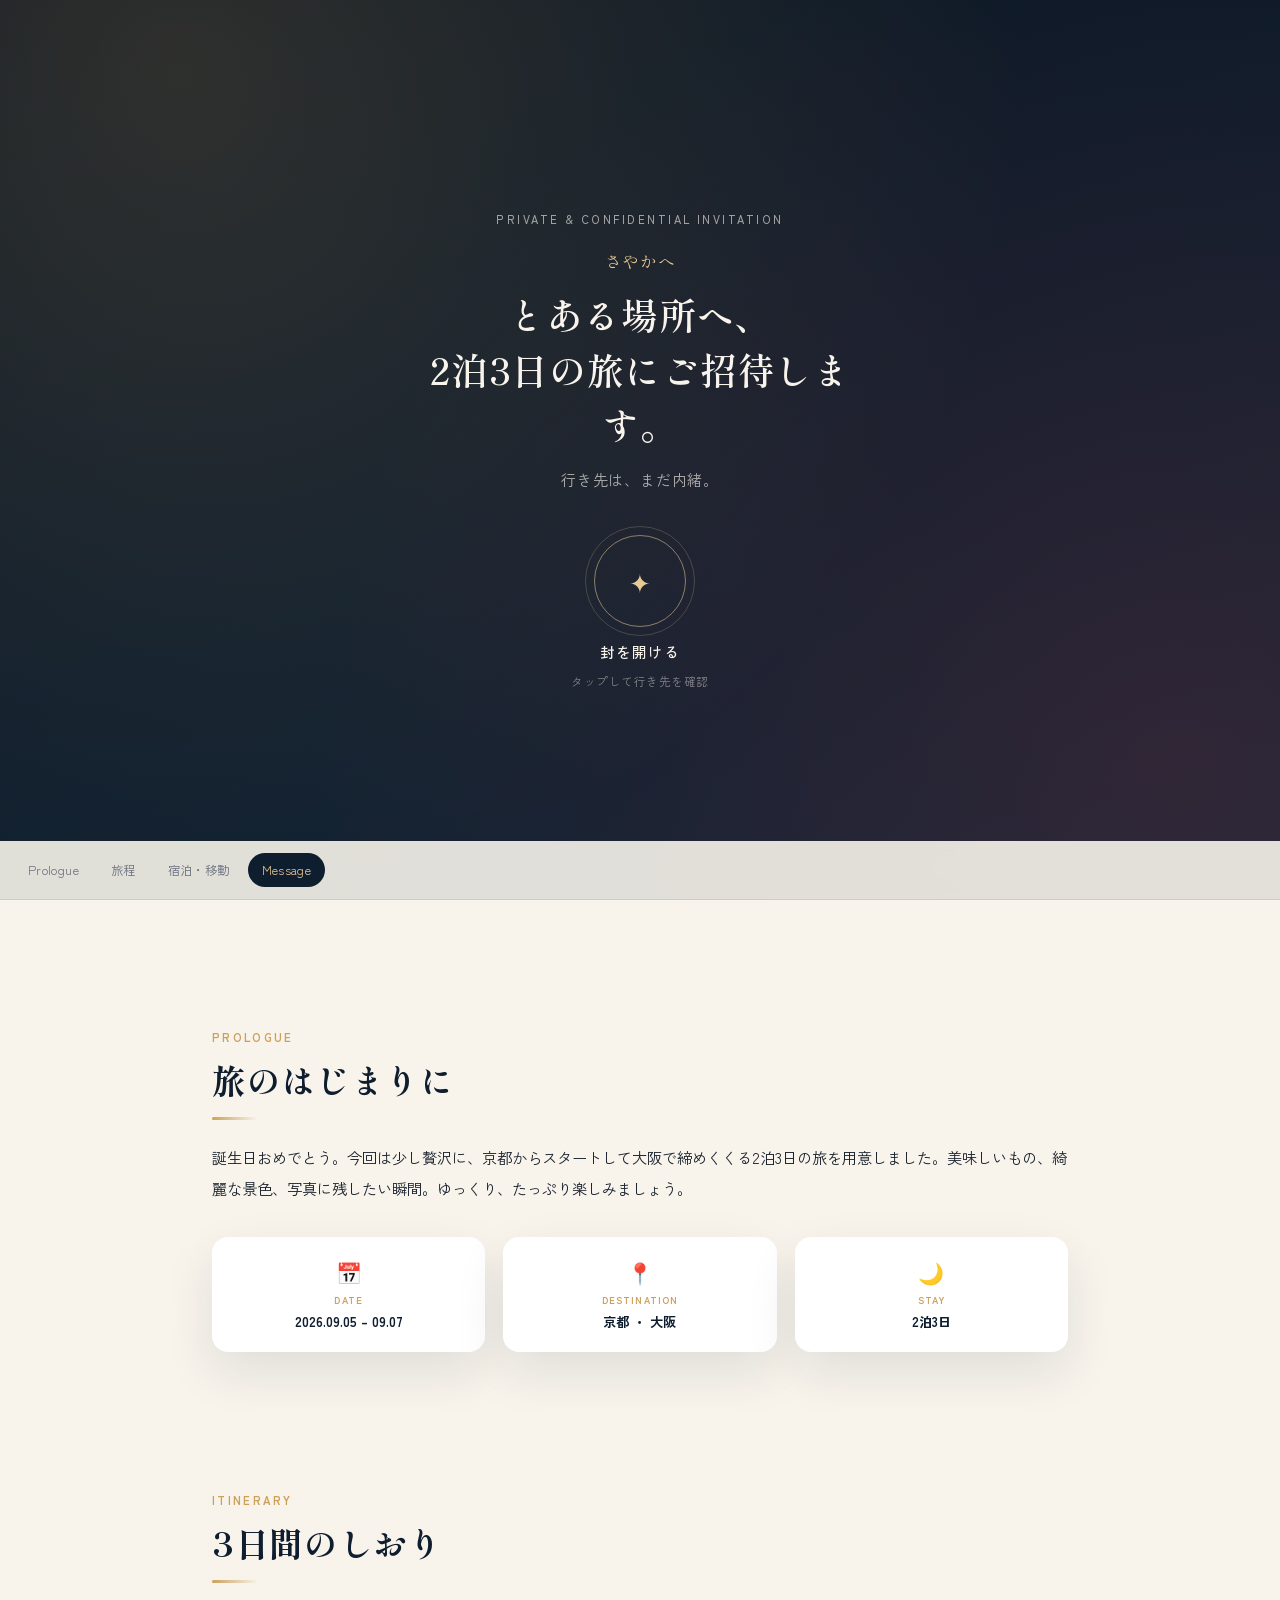
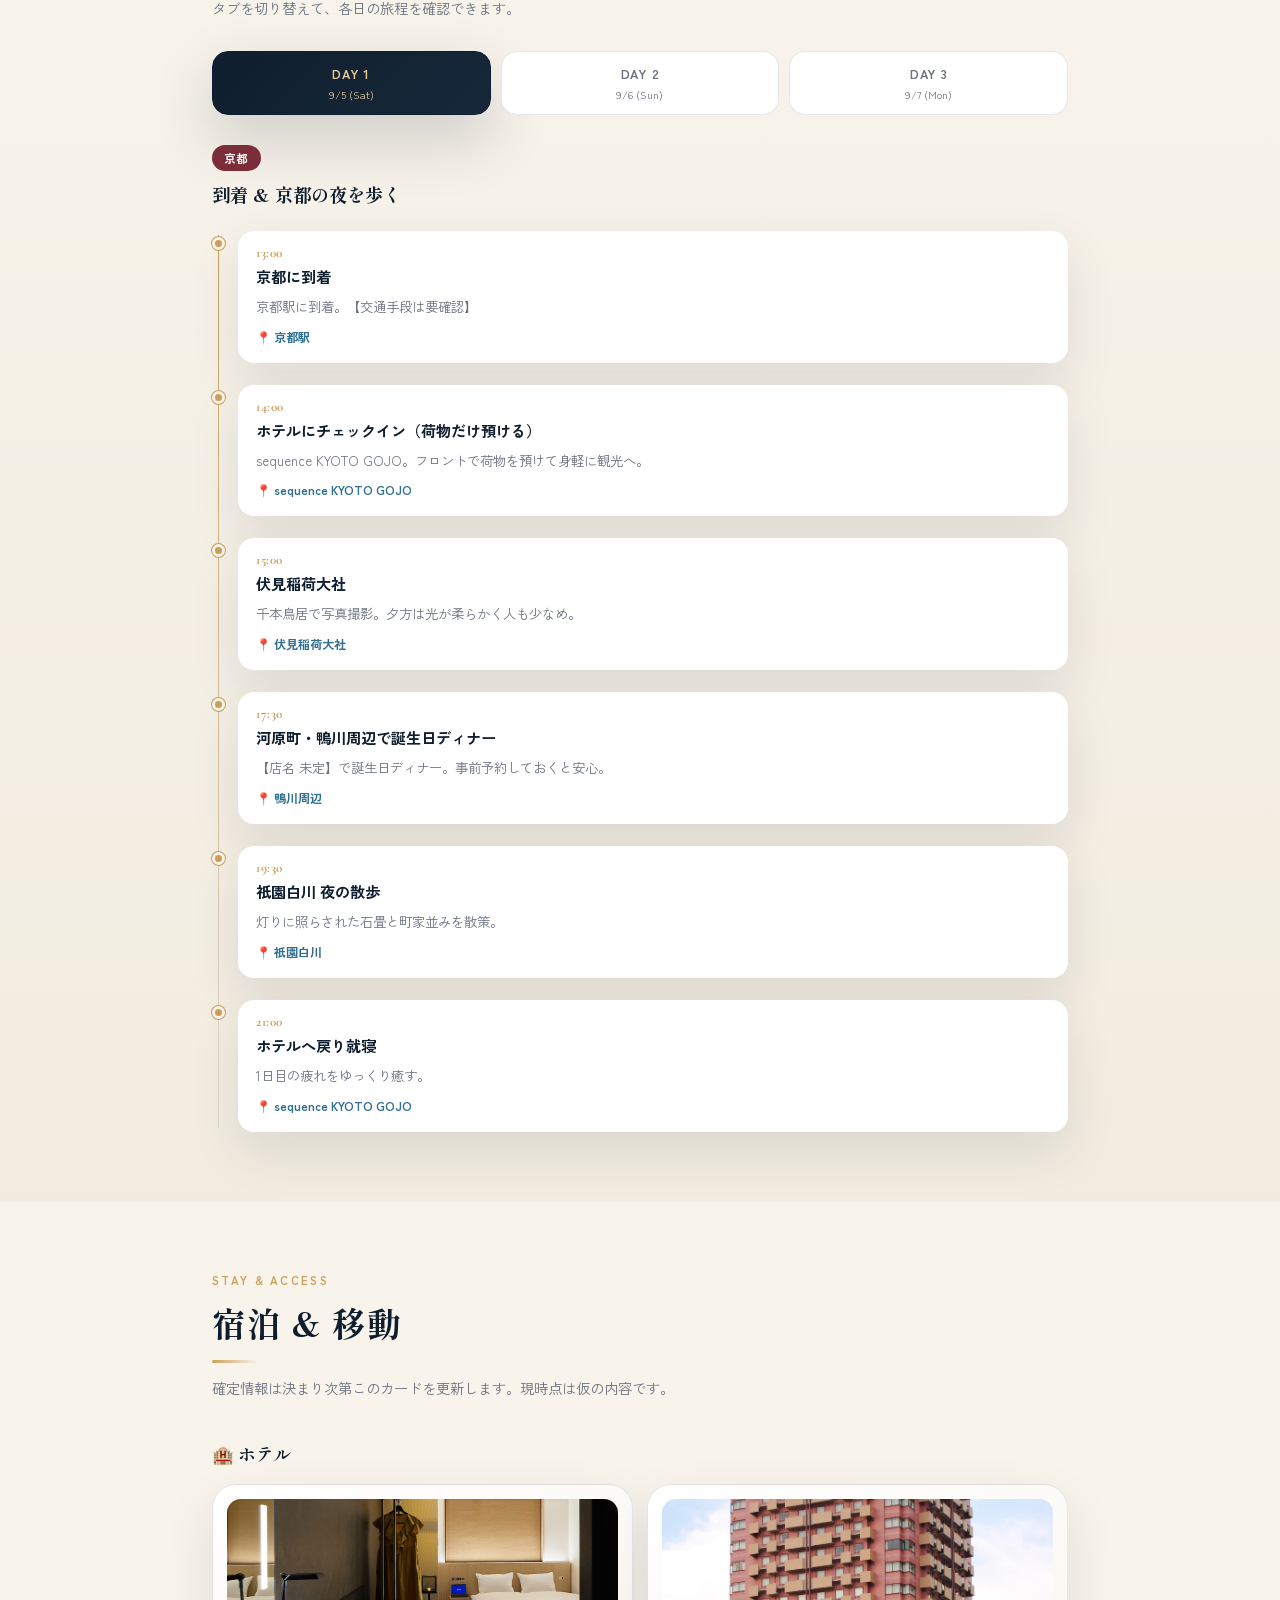
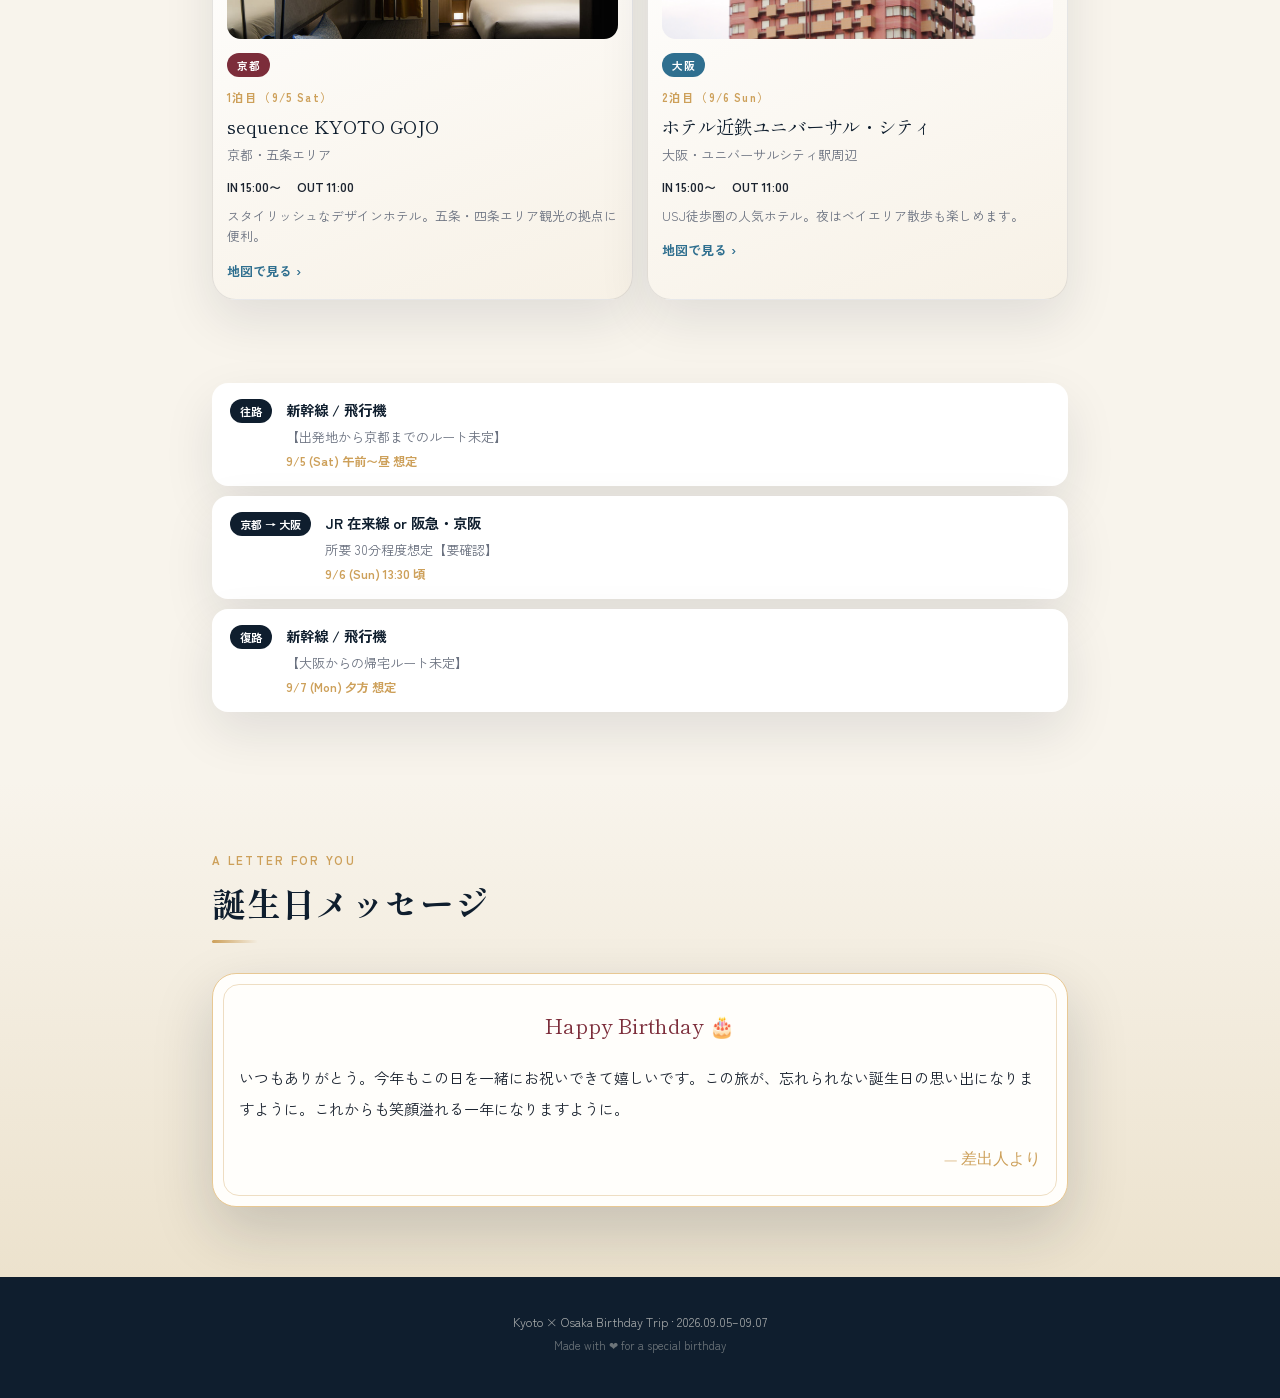
==== index.html @ 3d4354cd "Initial commit: Kyoto Osaka birthday trip site" ====
<!DOCTYPE html>
<html lang="ja">
<head>
<meta charset="UTF-8">
<meta name="viewport" content="width=device-width, initial-scale=1.0, maximum-scale=1.0, viewport-fit=cover">
<title>Kyoto × Osaka Birthday Trip 2026</title>
<meta name="description" content="2026.9.5-9.7 京都・大阪 誕生日サプライズ旅行のしおり">
<link rel="preconnect" href="https://fonts.googleapis.com">
<link rel="preconnect" href="https://fonts.gstatic.com" crossorigin>
<link href="https://fonts.googleapis.com/css2?family=Shippori+Mincho:wght@500;600;700&family=Cormorant+Garamond:ital,wght@0,500;0,600;1,500&family=Zen+Kaku+Gothic+New:wght@400;500;700;900&display=swap" rel="stylesheet">
<link rel="stylesheet" href="css/style.css">
</head>
<body>

<!-- ============ 星屑パーティクル(背景演出用・JSで生成) ============ -->
<div class="star-field" id="starField" aria-hidden="true"></div>

<!-- ============ HERO：焦らし → 発表 ============ -->
<section class="hero" id="hero">
  <div class="hero-bg" aria-hidden="true"></div>
  <div class="flash-overlay" id="flashOverlay" aria-hidden="true"></div>

  <div class="hero-stage" id="heroStage">
    <!-- STEP 1: 焦らしパート -->
    <div class="tease" id="teasePart">
      <p class="eyebrow">Private &amp; Confidential Invitation</p>
      <p class="tease-to" id="teaseTo"><span data-field="personName">○○</span>へ</p>
      <h1 class="tease-line" id="teaseLine">とある場所へ、<br>2泊3日の旅にご招待します。</h1>
      <p class="tease-sub">行き先は、まだ内緒。</p>

      <button class="seal-btn" id="openSeal" type="button">
        <span class="seal-ring">
          <span class="seal-icon">✦</span>
        </span>
        <span class="seal-label">封を開ける</span>
      </button>
      <p class="seal-hint">タップして行き先を確認</p>
    </div>

    <!-- STEP 2: 誕生日おめでとうパート -->
    <div class="celebrate" id="celebratePart">
      <p class="eyebrow gold">Happy Birthday</p>
      <p class="celebrate-name"><span data-field="personName">○○</span>へ</p>
      <p class="celebrate-cake">🎂</p>
      <h2 class="celebrate-title">お誕生日<br>おめでとう</h2>
      <p class="celebrate-sub">今年も、とっておきの1日を。</p>
      <p class="celebrate-next">そして今回は…</p>
    </div>

    <!-- STEP 3: 発表パート -->
    <div class="reveal" id="revealPart">
      <p class="eyebrow gold">Surprise Destination</p>
      <p class="reveal-lead">行き先は…</p>
      <h2 class="reveal-dest">
        <span class="dest-kyoto" data-stagger>京都</span>
        <span class="dest-cross">×</span>
        <span class="dest-osaka" data-stagger>大阪</span>
      </h2>
      <p class="reveal-dates" data-field="dateRange">2026.09.05 Sat &nbsp;→&nbsp; 09.07 Mon</p>
      <p class="reveal-stay" data-field="stayLabel">2泊3日 · Birthday Trip</p>

      <div class="countdown" id="countdown" aria-label="旅行開始までのカウントダウン">
        <div class="cd-box"><span class="cd-num" id="cdDays">--</span><span class="cd-label">Days</span></div>
        <div class="cd-box"><span class="cd-num" id="cdHours">--</span><span class="cd-label">Hours</span></div>
        <div class="cd-box"><span class="cd-num" id="cdMinutes">--</span><span class="cd-label">Min</span></div>
        <div class="cd-box"><span class="cd-num" id="cdSeconds">--</span><span class="cd-label">Sec</span></div>
      </div>

      <a href="#overview" class="scroll-cue">
        <span>しおりを見る</span>
        <span class="scroll-arrow">↓</span>
      </a>
    </div>
  </div>

  <div class="confetti-layer" id="confettiLayer" aria-hidden="true"></div>
  <div class="hero-end-marker" id="heroEndMarker" aria-hidden="true"></div>
</section>

<!-- ============ ナビゲーション ============ -->
<nav class="site-nav" id="siteNav">
  <div class="nav-scroll">
    <a href="#overview" class="nav-link" data-nav>Prologue</a>
    <a href="#itinerary" class="nav-link" data-nav>旅程</a>
    <a href="#stay" class="nav-link" data-nav>宿泊・移動</a>
    <a href="#message" class="nav-link" data-nav>Message</a>
  </div>
</nav>

<main>

  <!-- ============ PROLOGUE / 概要 ============ -->
  <section class="section prologue" id="overview">
    <div class="container">
      <p class="section-eyebrow reveal-up">Prologue</p>
      <h2 class="section-title reveal-up">旅のはじまりに</h2>
      <p class="prologue-text reveal-up" data-field="prologueText">
        誕生日おめでとう。今回は少し贅沢に、京都からスタートして大阪で締めくくる2泊3日の旅を用意しました。
        美味しいもの、綺麗な景色、写真に残したい瞬間。ゆっくり、たっぷり楽しみましょう。
      </p>

      <div class="stat-cards">
        <div class="stat-card reveal-up">
          <span class="stat-icon">📅</span>
          <span class="stat-label">DATE</span>
          <span class="stat-value">2026.09.05 – 09.07</span>
        </div>
        <div class="stat-card reveal-up">
          <span class="stat-icon">📍</span>
          <span class="stat-label">DESTINATION</span>
          <span class="stat-value">京都 ・ 大阪</span>
        </div>
        <div class="stat-card reveal-up">
          <span class="stat-icon">🌙</span>
          <span class="stat-label">STAY</span>
          <span class="stat-value">2泊3日</span>
        </div>
      </div>
    </div>
  </section>

  <!-- ============ ITINERARY / 旅程タイムライン ============ -->
  <section class="section itinerary" id="itinerary">
    <div class="container">
      <p class="section-eyebrow reveal-up">Itinerary</p>
      <h2 class="section-title reveal-up">3日間のしおり</h2>
      <p class="section-desc reveal-up">タブを切り替えて、各日の旅程を確認できます。</p>

      <div class="day-tabs" id="dayTabs" role="tablist"></div>
      <div class="day-panels" id="dayPanels"></div>
    </div>
  </section>

  <!-- ============ STAY & TRANSPORT / ホテル・移動 ============ -->
  <section class="section stay" id="stay">
    <div class="container">
      <p class="section-eyebrow reveal-up">Stay &amp; Access</p>
      <h2 class="section-title reveal-up">宿泊 &amp; 移動</h2>
      <p class="section-desc reveal-up">確定情報は決まり次第このカードを更新します。現時点は仮の内容です。</p>

      <h3 class="sub-heading reveal-up">🏨 ホテル</h3>
      <div class="hotel-cards" id="hotelCards"></div>

      <h3 class="sub-heading reveal-up">🚄 移動手段</h3>
      <div class="transport-list" id="transportList"></div>
    </div>
  </section>

  <!-- ============ BIRTHDAY MESSAGE ============ -->
  <section class="section message" id="message">
    <div class="container container-narrow">
      <p class="section-eyebrow reveal-up">A Letter For You</p>
      <h2 class="section-title reveal-up">誕生日メッセージ</h2>

      <div class="letter-card reveal-up">
        <p class="letter-title" data-field="letterTitle">Happy Birthday 🎂</p>
        <p class="letter-body" data-field="letterBody">
          いつもありがとう。今年もこの日を一緒にお祝いできて嬉しいです。
          この旅が、忘れられない誕生日の思い出になりますように。
          これからも笑顔溢れる一年になりますように。
        </p>
        <p class="letter-signature" data-field="letterSignature">— 差出人より</p>
      </div>
    </div>
  </section>

</main>

<footer class="site-footer">
  <p data-field="footerText">Osaka × Kyoto Birthday Trip · 2026.09.05–09.07</p>
  <p class="footer-sub">Made with ❤ for a special birthday</p>
</footer>

<script src="js/data.js"></script>
<script src="js/main.js"></script>
</body>
</html>
---- css/style.css ----
/* ==========================================================
   Osaka × Kyoto Birthday Trip — Stylesheet
   Mobile-first / 高級感のある旅行雑誌風デザイン
   ========================================================== */

:root {
  --navy: #0f1e2e;
  --navy-deep: #0a1420;
  --navy-soft: #16283a;
  --gold: #cda05a;
  --gold-light: #e8c893;
  --cream: #f8f4ec;
  --ink: #1c2430;
  --muted: #6b7280;
  --kyoto: #7c2d3a;
  --osaka: #2f6f8f;
  --line: rgba(28, 36, 48, 0.1);
  --shadow-soft: 0 20px 50px rgba(15, 30, 46, 0.1);
  --shadow-strong: 0 24px 60px rgba(15, 30, 46, 0.18);
  --radius-lg: 24px;
  --radius-md: 16px;
  --font-serif: "Shippori Mincho", serif;
  --font-display: "Cormorant Garamond", serif;
  --font-sans: "Zen Kaku Gothic New", "Hiragino Kaku Gothic ProN", sans-serif;
}

* { box-sizing: border-box; }
html { scroll-behavior: smooth; }
body {
  margin: 0;
  background: var(--cream);
  color: var(--ink);
  font-family: var(--font-sans);
  -webkit-font-smoothing: antialiased;
  overflow-x: hidden;
}
h1, h2, h3 { font-family: var(--font-serif); margin: 0; }
p { margin: 0; }
a { color: inherit; text-decoration: none; }
ul, ol { list-style: none; margin: 0; padding: 0; }
button { font: inherit; cursor: pointer; -webkit-tap-highlight-color: transparent; }

.container { width: 100%; max-width: 720px; margin: 0 auto; padding: 0 22px; }
.container-narrow { max-width: 560px; }

/* ---------------- Star Field (背景演出) ---------------- */
.star-field {
  position: fixed;
  inset: 0;
  z-index: 0;
  pointer-events: none;
  overflow: hidden;
}
.star {
  position: absolute;
  width: var(--size);
  height: var(--size);
  background: var(--gold-light);
  border-radius: 50%;
  opacity: 0;
  animation: twinkle 5s ease-in-out infinite;
  animation-delay: var(--delay);
}
@keyframes twinkle {
  0%, 100% { opacity: 0; transform: scale(0.6); }
  50% { opacity: 0.85; transform: scale(1); }
}

/* ================= HERO ================= */
.hero {
  position: relative;
  min-height: 100dvh;
  display: flex;
  align-items: center;
  justify-content: center;
  padding: 60px 20px;
  overflow: hidden;
  isolation: isolate;
}
.hero-bg {
  position: absolute;
  inset: -10%;
  z-index: -1;
  background:
    radial-gradient(circle at 20% 15%, rgba(205, 160, 90, 0.18), transparent 55%),
    radial-gradient(circle at 85% 80%, rgba(124, 45, 58, 0.28), transparent 55%),
    linear-gradient(160deg, var(--navy-deep) 0%, var(--navy) 55%, var(--navy-soft) 100%);
}
.flash-overlay {
  position: absolute;
  inset: 0;
  z-index: 5;
  opacity: 0;
  pointer-events: none;
  background: radial-gradient(circle at 50% 42%, rgba(255, 255, 255, 0.95), rgba(232, 200, 147, 0.45) 42%, transparent 72%);
}
.flash-overlay.flash-run { animation: hero-flash 0.75s ease-out; }
@keyframes hero-flash {
  0% { opacity: 0; transform: scale(0.7); }
  22% { opacity: 1; transform: scale(1.1); }
  100% { opacity: 0; transform: scale(1.5); }
}
.hero-stage {
  position: relative;
  width: 100%;
  max-width: 460px;
  text-align: center;
  color: var(--cream);
}

.eyebrow {
  font-size: 0.7rem;
  letter-spacing: 0.22em;
  text-transform: uppercase;
  color: rgba(248, 244, 236, 0.6);
  font-weight: 500;
}
.eyebrow.gold { color: var(--gold-light); }

/* ---- Tease part ---- */
.tease { transition: opacity 0.5s ease, transform 0.5s ease; }
.tease.fade-out { opacity: 0; transform: translateY(-14px); pointer-events: none; }

.tease-to {
  margin-top: 22px;
  font-family: var(--font-serif);
  font-size: 1.05rem;
  color: var(--gold-light);
  letter-spacing: 0.04em;
}
.tease-line {
  margin-top: 14px;
  font-size: clamp(1.7rem, 7vw, 2.3rem);
  line-height: 1.5;
  font-weight: 600;
  letter-spacing: 0.02em;
}
.tease-sub {
  margin-top: 16px;
  font-size: 0.95rem;
  color: rgba(248, 244, 236, 0.65);
  letter-spacing: 0.05em;
}

.seal-btn {
  margin-top: 44px;
  background: none;
  border: none;
  color: inherit;
  display: inline-flex;
  flex-direction: column;
  align-items: center;
  gap: 14px;
}
.seal-ring {
  width: 92px;
  height: 92px;
  border-radius: 50%;
  border: 1px solid rgba(232, 200, 147, 0.55);
  display: grid;
  place-items: center;
  position: relative;
  animation: pulse-ring 2.6s ease-in-out infinite;
}
.seal-ring::before {
  content: "";
  position: absolute;
  inset: -10px;
  border-radius: 50%;
  border: 1px solid rgba(232, 200, 147, 0.22);
}
.seal-icon {
  font-size: 1.6rem;
  color: var(--gold-light);
}
@keyframes pulse-ring {
  0%, 100% { box-shadow: 0 0 0 0 rgba(232, 200, 147, 0.18); }
  50% { box-shadow: 0 0 0 14px rgba(232, 200, 147, 0); }
}
.seal-label {
  font-size: 0.92rem;
  letter-spacing: 0.08em;
  font-weight: 500;
}
.seal-hint {
  margin-top: 10px;
  font-size: 0.72rem;
  color: rgba(248, 244, 236, 0.45);
  letter-spacing: 0.04em;
}
.seal-btn:active .seal-ring { transform: scale(0.92); }

/* ---- Celebrate part (Happy Birthday) ---- */
.celebrate {
  display: none;
  opacity: 0;
  transform: scale(0.92);
  transition: opacity 0.6s ease, transform 0.6s ease;
}
.celebrate.is-visible { display: block; opacity: 1; transform: scale(1); }
.celebrate.fade-out { opacity: 0; transform: scale(1.06); transition: opacity 0.45s ease, transform 0.45s ease; }
.celebrate-name {
  margin-top: 18px;
  font-family: var(--font-serif);
  font-size: 1.05rem;
  color: var(--gold-light);
  letter-spacing: 0.04em;
}
.celebrate-cake {
  margin-top: 20px;
  font-size: 3.1rem;
  animation: cake-bounce 1.7s ease-in-out infinite;
}
@keyframes cake-bounce {
  0%, 100% { transform: translateY(0) rotate(0deg); }
  50% { transform: translateY(-10px) rotate(-5deg); }
}
.celebrate-title {
  margin-top: 16px;
  font-size: clamp(2.1rem, 9.5vw, 3rem);
  line-height: 1.4;
  color: var(--cream);
}
.celebrate-sub {
  margin-top: 14px;
  font-size: 0.94rem;
  color: rgba(248, 244, 236, 0.7);
  letter-spacing: 0.04em;
}
.celebrate-next {
  margin-top: 36px;
  font-size: 0.76rem;
  letter-spacing: 0.16em;
  color: var(--gold-light);
  text-transform: uppercase;
  opacity: 0.85;
}

/* ---- Reveal part ---- */
.reveal {
  display: none;
  opacity: 0;
  transform: scale(0.94);
  transition: opacity 0.7s ease, transform 0.7s ease;
}
.reveal.is-visible {
  display: block;
  opacity: 1;
  transform: scale(1);
}
.reveal-lead {
  margin-top: 20px;
  font-size: 1rem;
  color: rgba(248, 244, 236, 0.7);
  letter-spacing: 0.06em;
}
.reveal-dest {
  margin-top: 16px;
  font-size: clamp(2.6rem, 14vw, 4rem);
  line-height: 1.2;
  font-weight: 700;
}
.dest-osaka { color: var(--gold-light); }
.dest-cross { margin: 0 10px; color: rgba(248, 244, 236, 0.4); font-family: var(--font-display); }
.dest-kyoto { color: #e39aa8; }
.reveal-dest .letter {
  display: inline-block;
  opacity: 0;
  transform: translateY(20px) scale(0.6) rotate(-6deg);
  animation: letter-pop 0.6s cubic-bezier(0.2, 0.8, 0.3, 1.25) forwards;
  animation-delay: var(--letter-delay, 0s);
}
@keyframes letter-pop {
  to { opacity: 1; transform: translateY(0) scale(1) rotate(0deg); }
}

.reveal-dates {
  margin-top: 20px;
  font-family: var(--font-display);
  font-size: 1.15rem;
  letter-spacing: 0.04em;
  color: var(--cream);
}
.reveal-stay {
  margin-top: 8px;
  font-size: 0.8rem;
  letter-spacing: 0.08em;
  color: rgba(248, 244, 236, 0.55);
}

.countdown {
  margin-top: 34px;
  display: flex;
  justify-content: center;
  gap: 10px;
}
.cd-box {
  background: rgba(248, 244, 236, 0.06);
  border: 1px solid rgba(232, 200, 147, 0.25);
  border-radius: 14px;
  padding: 12px 6px;
  min-width: 64px;
  display: flex;
  flex-direction: column;
  align-items: center;
  gap: 4px;
  backdrop-filter: blur(6px);
}
.cd-num { font-family: var(--font-display); font-size: 1.5rem; font-weight: 600; color: var(--gold-light); }
.cd-label { font-size: 0.6rem; letter-spacing: 0.12em; color: rgba(248, 244, 236, 0.55); text-transform: uppercase; }

.scroll-cue {
  margin-top: 46px;
  display: inline-flex;
  flex-direction: column;
  align-items: center;
  gap: 6px;
  font-size: 0.78rem;
  letter-spacing: 0.08em;
  color: rgba(248, 244, 236, 0.7);
}
.scroll-arrow { animation: bob 1.8s ease-in-out infinite; }
@keyframes bob {
  0%, 100% { transform: translateY(0); }
  50% { transform: translateY(6px); }
}

/* ---- Confetti ---- */
.confetti-layer {
  position: absolute;
  inset: 0;
  overflow: hidden;
  pointer-events: none;
  z-index: 2;
}
.confetti-piece {
  position: absolute;
  top: -20px;
  width: 8px;
  height: 12px;
  opacity: 0.9;
  animation: fall var(--fall-duration) ease-in var(--fall-delay) forwards;
}
.confetti-piece.is-round { border-radius: 50%; width: 9px; height: 9px; }
.hero-end-marker {
  position: absolute;
  bottom: 0;
  left: 0;
  width: 1px;
  height: 1px;
}
@keyframes fall {
  0% { transform: translate(0, 0) rotate(0deg); opacity: 1; }
  100% { transform: translate(var(--drift), 110vh) rotate(var(--rotate)); opacity: 0; }
}

/* ================= NAV ================= */
.site-nav {
  position: sticky;
  top: 0;
  z-index: 50;
  background: rgba(248, 244, 236, 0.9);
  backdrop-filter: blur(10px);
  border-bottom: 1px solid var(--line);
  transform: translateY(-100%);
  transition: transform 0.4s ease;
}
.site-nav.is-visible { transform: translateY(0); }
.nav-scroll {
  display: flex;
  gap: 4px;
  overflow-x: auto;
  padding: 12px 14px;
  scrollbar-width: none;
}
.nav-scroll::-webkit-scrollbar { display: none; }
.nav-link {
  flex: none;
  padding: 8px 14px;
  border-radius: 999px;
  font-size: 0.78rem;
  letter-spacing: 0.03em;
  color: var(--muted);
  white-space: nowrap;
  transition: background 0.25s ease, color 0.25s ease;
}
.nav-link.active {
  background: var(--navy);
  color: var(--gold-light);
}

/* ================= SECTIONS (common) ================= */
.section { position: relative; padding: 70px 0; z-index: 1; }
.section-eyebrow {
  font-size: 0.72rem;
  letter-spacing: 0.2em;
  text-transform: uppercase;
  color: var(--gold);
  font-weight: 700;
}
.section-title {
  position: relative;
  margin-top: 10px;
  padding-bottom: 16px;
  font-size: clamp(1.6rem, 6vw, 2.1rem);
  color: var(--navy);
  letter-spacing: 0.02em;
}
.section-title::after {
  content: "";
  position: absolute;
  left: 0;
  bottom: 0;
  width: 46px;
  height: 3px;
  border-radius: 999px;
  background: linear-gradient(90deg, var(--gold), transparent);
}
.section-desc {
  margin-top: 12px;
  font-size: 0.9rem;
  color: var(--muted);
  line-height: 1.8;
}
.sub-heading {
  margin-top: 40px;
  margin-bottom: 18px;
  font-size: 1.1rem;
  color: var(--navy);
}

/* Scroll reveal utility */
.reveal-up {
  opacity: 0;
  transform: translateY(24px);
  transition: opacity 0.7s ease, transform 0.7s ease;
}
.reveal-up.is-in-view { opacity: 1; transform: translateY(0); }

/* ---------------- Prologue ---------------- */
.prologue { background: var(--cream); }
.prologue-text {
  margin-top: 22px;
  font-size: 0.96rem;
  line-height: 2;
  color: var(--ink);
}
.stat-cards {
  margin-top: 34px;
  display: grid;
  grid-template-columns: repeat(3, 1fr);
  gap: 12px;
}
.stat-card {
  background: #fff;
  border-radius: var(--radius-md);
  padding: 20px 10px;
  text-align: center;
  box-shadow: var(--shadow-soft);
  display: flex;
  flex-direction: column;
  gap: 6px;
}
.stat-icon { font-size: 1.3rem; }
.stat-label { font-size: 0.6rem; letter-spacing: 0.12em; color: var(--gold); font-weight: 700; }
.stat-value { font-size: 0.82rem; font-weight: 700; color: var(--navy); line-height: 1.4; }

/* ---------------- Itinerary ---------------- */
.itinerary { background: linear-gradient(180deg, var(--cream), #f2ece0); }
.day-tabs {
  margin-top: 30px;
  display: grid;
  grid-template-columns: repeat(3, 1fr);
  gap: 10px;
}
.day-tab {
  background: #fff;
  border: 1px solid var(--line);
  border-radius: var(--radius-md);
  padding: 12px 8px;
  display: flex;
  flex-direction: column;
  align-items: center;
  gap: 3px;
  color: var(--muted);
  transition: all 0.25s ease;
}
.day-tab-num { font-size: 0.8rem; font-weight: 700; letter-spacing: 0.06em; }
.day-tab-date { font-size: 0.68rem; }
.day-tab.active {
  background: linear-gradient(135deg, var(--navy), var(--navy-soft));
  border-color: var(--navy);
  color: var(--gold-light);
  box-shadow: var(--shadow-strong);
}
.day-tab:active { transform: scale(0.96); }

.day-panels { margin-top: 30px; }
.day-panel { display: none; }
.day-panel.active { display: block; animation: fadeIn 0.5s ease; }
@keyframes fadeIn { from { opacity: 0; transform: translateY(8px); } to { opacity: 1; transform: translateY(0); } }

.day-panel-header { display: flex; flex-direction: column; gap: 10px; margin-bottom: 24px; }
.day-city-badges { display: flex; align-items: center; gap: 8px; flex-wrap: wrap; }
.day-city-badge {
  font-size: 0.72rem;
  font-weight: 700;
  padding: 5px 12px;
  border-radius: 999px;
  color: #fff;
  letter-spacing: 0.04em;
}
.day-city-arrow { color: var(--gold); font-size: 0.8rem; font-weight: 700; }
.day-city-osaka { background: var(--osaka); }
.day-city-kyoto { background: var(--kyoto); }
.day-panel-header h3 { font-size: 1.15rem; color: var(--navy); }

.timeline { position: relative; padding-left: 26px; }
.timeline::before {
  content: "";
  position: absolute;
  left: 6px;
  top: 4px;
  bottom: 4px;
  width: 1px;
  background: linear-gradient(180deg, var(--gold), var(--line));
}
.timeline-item {
  position: relative;
  margin-bottom: 22px;
}
.timeline-item:last-child { margin-bottom: 0; }
.timeline-divider {
  list-style: none;
  margin: 4px 0 20px -26px;
  padding: 0;
  display: flex;
  align-items: center;
  gap: 10px;
}
.timeline-divider::before,
.timeline-divider::after {
  content: "";
  flex: 1;
  height: 1px;
  background: var(--line);
}
.timeline-divider span {
  font-size: 0.68rem;
  font-weight: 700;
  letter-spacing: 0.08em;
  color: var(--gold);
  background: rgba(205, 160, 90, 0.12);
  padding: 5px 12px;
  border-radius: 999px;
  white-space: nowrap;
}
.timeline-dot {
  position: absolute;
  left: -26px;
  top: 6px;
  width: 13px;
  height: 13px;
  border-radius: 50%;
  background: var(--gold);
  border: 3px solid var(--cream);
  box-shadow: 0 0 0 1px var(--gold);
}
.timeline-card {
  position: relative;
  background: #fff;
  border-radius: var(--radius-md);
  padding: 34px 18px 16px;
  box-shadow: var(--shadow-soft);
  transition: transform 0.2s ease, box-shadow 0.2s ease;
}
.timeline-card:active { transform: scale(0.98); }
.timeline-time-badge {
  position: absolute;
  top: 14px;
  left: 18px;
  font-family: var(--font-display);
  font-weight: 700;
  font-size: 0.82rem;
  color: var(--gold);
  letter-spacing: 0.04em;
}
.timeline-title { font-weight: 700; color: var(--navy); font-size: 0.95rem; }
.timeline-desc { margin-top: 8px; font-size: 0.84rem; line-height: 1.7; color: var(--muted); }
.timeline-place {
  margin-top: 10px;
  display: inline-block;
  font-size: 0.76rem;
  color: var(--osaka);
  font-weight: 700;
  border-bottom: 1px solid transparent;
}
.timeline-place:hover { border-color: currentColor; }

/* ---------------- Stay & Transport ---------------- */
.stay { background: var(--cream); }
.hotel-cards { display: grid; gap: 14px; }
.hotel-card {
  background: linear-gradient(160deg, #fff, #f7f1e6);
  border: 1px solid var(--line);
  border-radius: var(--radius-lg);
  padding: 14px 14px 18px;
  box-shadow: var(--shadow-soft);
  transition: transform 0.2s ease;
}
.hotel-card:active { transform: scale(0.98); }
.hotel-thumb {
  margin-bottom: 12px;
  border-radius: 14px;
  overflow: hidden;
  height: 140px;
  background: #e9e1d3;
}
.hotel-thumb img {
  width: 100%;
  height: 100%;
  object-fit: cover;
  display: block;
}
.hotel-city-tag {
  display: inline-block;
  font-size: 0.68rem;
  font-weight: 700;
  padding: 4px 10px;
  border-radius: 999px;
  color: #fff;
  letter-spacing: 0.05em;
  margin-bottom: 12px;
}
.hotel-night { font-size: 0.72rem; letter-spacing: 0.1em; color: var(--gold); font-weight: 700; }
.hotel-name { margin-top: 8px; font-family: var(--font-serif); font-size: 1.15rem; color: var(--navy); }
.hotel-area { margin-top: 6px; font-size: 0.82rem; color: var(--muted); }
.hotel-meta { margin-top: 14px; display: flex; gap: 16px; font-size: 0.76rem; font-weight: 700; color: var(--ink); }
.hotel-note { margin-top: 10px; font-size: 0.8rem; color: var(--muted); line-height: 1.6; }
.hotel-map-link {
  margin-top: 14px;
  display: inline-block;
  font-size: 0.8rem;
  font-weight: 700;
  color: var(--osaka);
}

.transport-list { display: grid; gap: 10px; }
.transport-item {
  background: #fff;
  border-radius: var(--radius-md);
  padding: 16px 18px;
  box-shadow: var(--shadow-soft);
  display: grid;
  grid-template-columns: auto 1fr;
  gap: 4px 14px;
}
.transport-label {
  grid-column: 1;
  font-size: 0.7rem;
  font-weight: 700;
  color: #fff;
  background: var(--navy);
  padding: 4px 10px;
  border-radius: 999px;
  align-self: start;
}
.transport-type { grid-column: 2; font-weight: 700; font-size: 0.9rem; color: var(--navy); }
.transport-detail { grid-column: 2; font-size: 0.82rem; color: var(--muted); }
.transport-time { grid-column: 2; font-size: 0.76rem; color: var(--gold); font-weight: 700; margin-top: 2px; }

/* ---------------- Packing ---------------- */
.packing { background: linear-gradient(180deg, #f2ece0, var(--cream)); }
.packing-progress { margin-top: 26px; display: flex; align-items: center; gap: 12px; }
.progress-track { flex: 1; height: 8px; border-radius: 999px; background: var(--line); overflow: hidden; }
.progress-bar { height: 100%; width: 0%; background: linear-gradient(90deg, var(--gold), var(--gold-light)); border-radius: inherit; transition: width 0.4s ease; }
.progress-text { font-size: 0.78rem; font-weight: 700; color: var(--navy); white-space: nowrap; }

.packing-groups { margin-top: 24px; display: grid; gap: 20px; }
.packing-group {
  background: #fff;
  border-radius: var(--radius-lg);
  padding: 20px;
  box-shadow: var(--shadow-soft);
}
.packing-group-title { font-weight: 700; color: var(--navy); font-size: 0.95rem; }
.packing-list { margin-top: 14px; display: grid; gap: 10px; }
.packing-checkbox {
  display: flex;
  align-items: center;
  gap: 12px;
  cursor: pointer;
}
.packing-checkbox input { position: absolute; opacity: 0; width: 1px; height: 1px; }
.checkbox-visual {
  flex: none;
  width: 22px;
  height: 22px;
  border-radius: 7px;
  border: 1.5px solid var(--line);
  display: grid;
  place-items: center;
  font-size: 0.72rem;
  color: transparent;
  transition: all 0.2s ease;
}
.packing-checkbox input:checked + .checkbox-visual {
  background: var(--gold);
  border-color: var(--gold);
  color: #fff;
}
.packing-item-label { font-size: 0.88rem; color: var(--ink); transition: color 0.2s ease; }
.packing-checkbox input:checked ~ .packing-item-label { color: var(--muted); text-decoration: line-through; }

/* ---------------- Photo Spots ---------------- */
.photospots { background: var(--cream); }
.photo-grid { margin-top: 26px; display: grid; gap: 18px; }
.photo-card {
  border-radius: var(--radius-lg);
  overflow: hidden;
  background: #fff;
  box-shadow: var(--shadow-soft);
  transition: transform 0.2s ease;
}
.photo-card:active { transform: scale(0.98); }
.photo-thumb {
  height: 160px;
  position: relative;
  display: flex;
  align-items: flex-end;
  padding: 12px;
}
.photo-area-tag {
  background: rgba(15, 30, 46, 0.55);
  color: #fff;
  font-size: 0.7rem;
  font-weight: 700;
  padding: 4px 10px;
  border-radius: 999px;
  letter-spacing: 0.04em;
}
.photo-card-body { padding: 16px 18px 20px; }
.photo-name { font-weight: 700; font-size: 1rem; color: var(--navy); font-family: var(--font-serif); }
.photo-time { margin-top: 8px; font-size: 0.78rem; color: var(--gold); font-weight: 700; }
.photo-tip { margin-top: 8px; font-size: 0.84rem; color: var(--muted); line-height: 1.7; }

/* ---------------- Birthday Message ---------------- */
.message { background: linear-gradient(180deg, var(--cream), #ece2cd); }
.letter-card {
  margin-top: 30px;
  background: #fffefb;
  border: 1px solid var(--gold-light);
  border-radius: var(--radius-lg);
  padding: 36px 26px;
  box-shadow: var(--shadow-strong);
  position: relative;
}
.letter-card::before {
  content: "";
  position: absolute;
  inset: 10px;
  border: 1px solid rgba(205, 160, 90, 0.35);
  border-radius: 16px;
  pointer-events: none;
}
.letter-title { font-family: var(--font-serif); font-size: 1.3rem; color: var(--kyoto); text-align: center; }
.letter-body { margin-top: 22px; font-size: 0.94rem; line-height: 2.1; color: var(--ink); text-align: left; }
.letter-signature { margin-top: 24px; text-align: right; font-family: var(--font-display); font-size: 1rem; color: var(--gold); }

/* ---------------- Footer ---------------- */
.site-footer {
  position: relative;
  z-index: 1;
  background: var(--navy);
  color: rgba(248, 244, 236, 0.65);
  text-align: center;
  padding: 34px 20px 42px;
  font-size: 0.78rem;
  line-height: 1.9;
}
.footer-sub { color: rgba(248, 244, 236, 0.4); font-size: 0.7rem; }

/* ================= Responsive (Tablet / Desktop) ================= */
@media (min-width: 640px) {
  .container { max-width: 760px; }
  .reveal-dest { font-size: 4.6rem; }
  .stat-cards { gap: 18px; }
  .photo-grid { grid-template-columns: repeat(2, 1fr); }
  .hotel-cards { grid-template-columns: repeat(2, 1fr); }
}
@media (min-width: 960px) {
  .container { max-width: 900px; }
  .photo-grid { grid-template-columns: repeat(3, 1fr); }
}
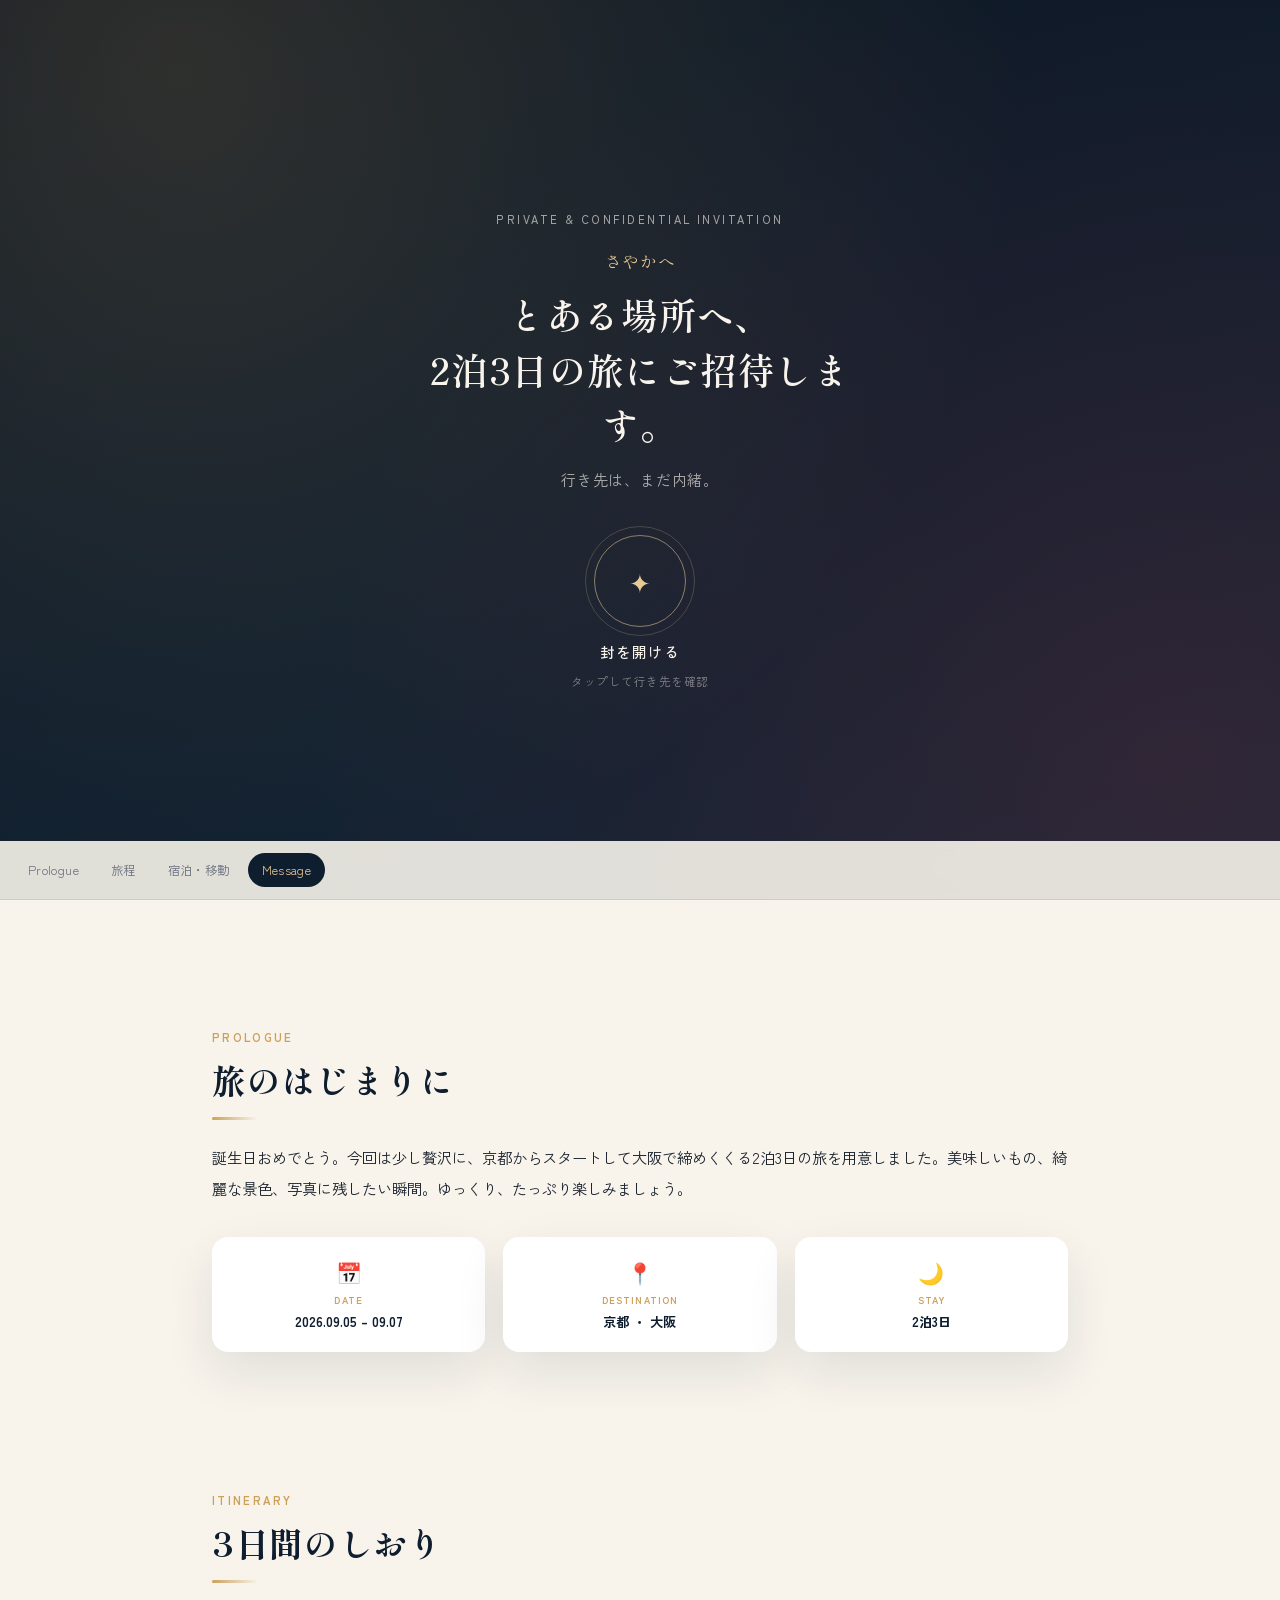
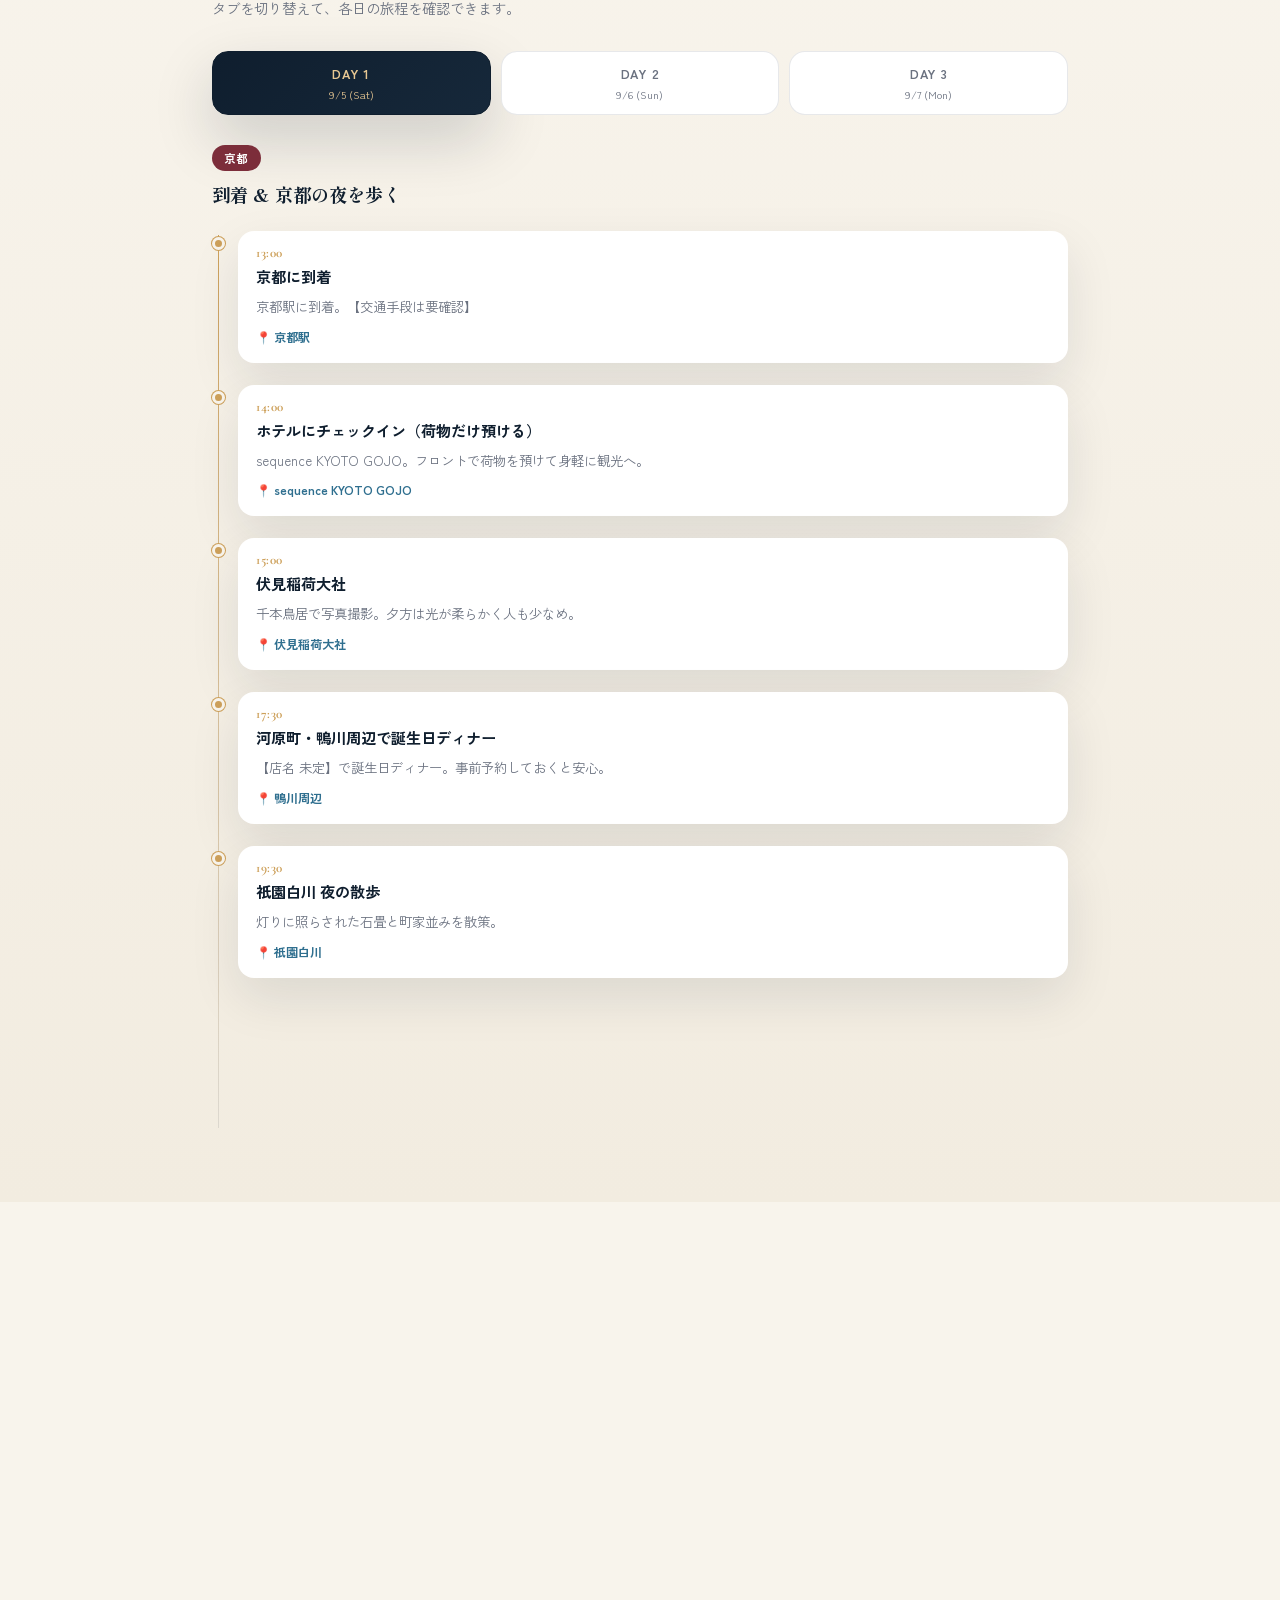
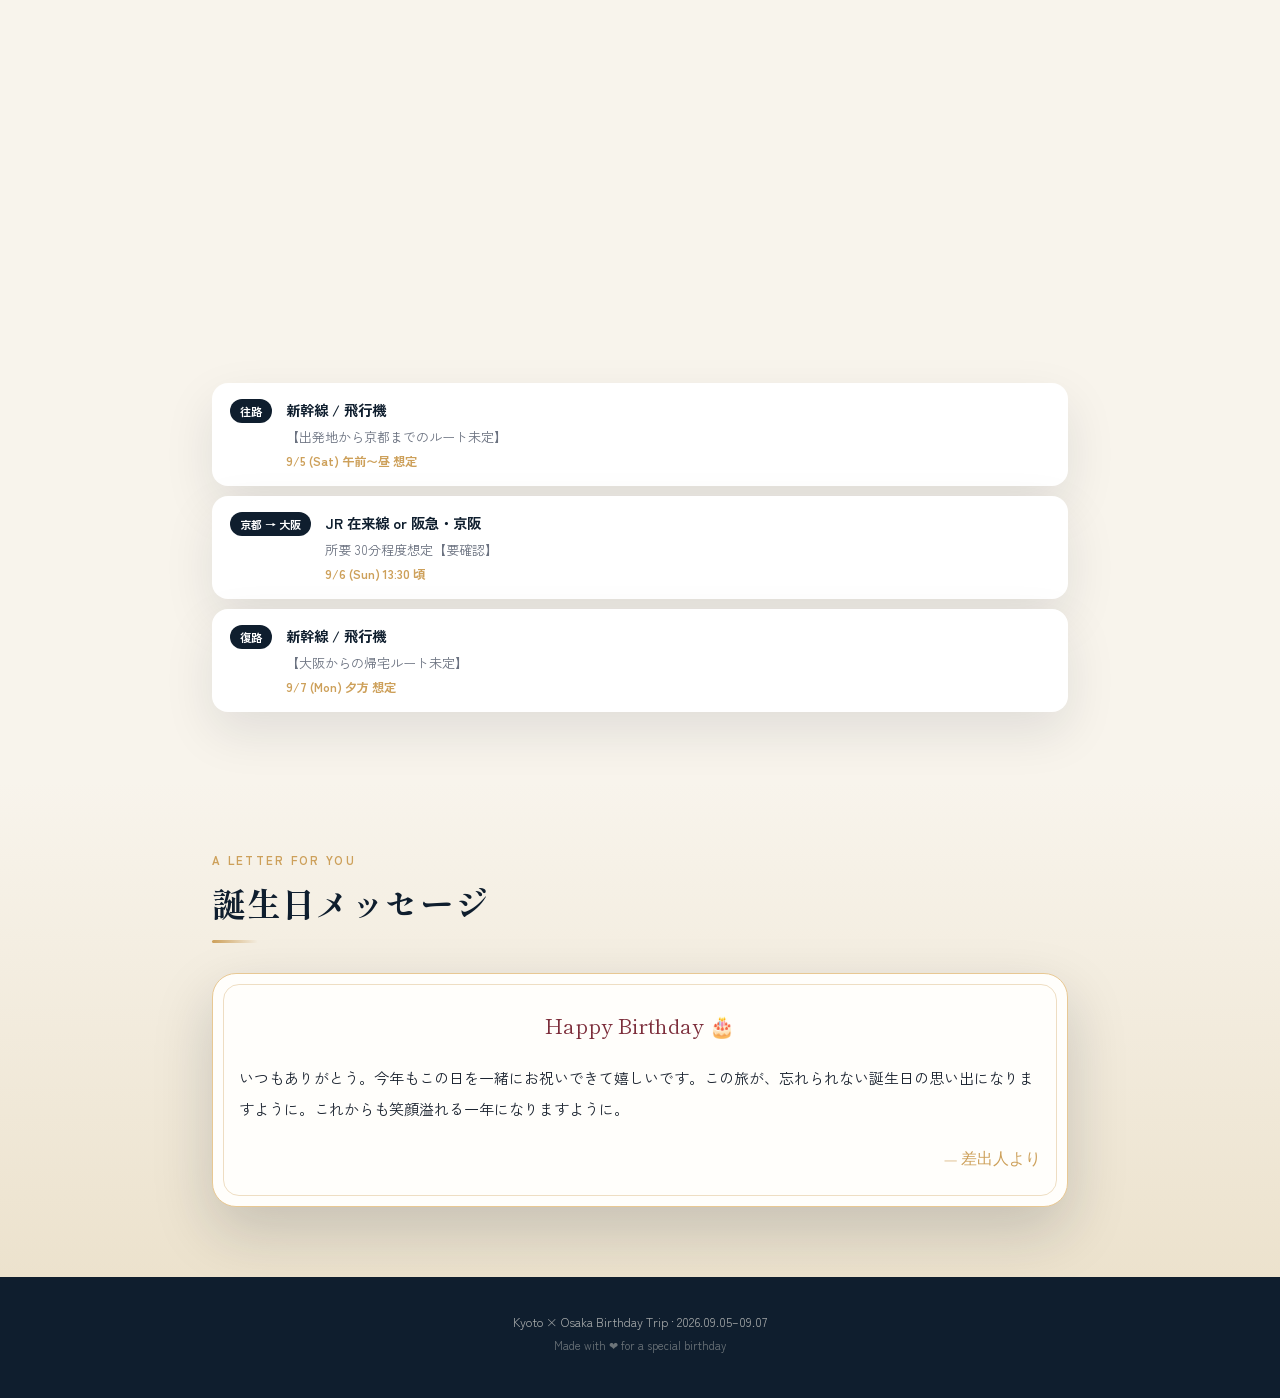
==== commit 5f33b6b9: "案１" ====
--- a/index.html
+++ b/index.html
@@ -14,6 +14,14 @@
 
 <!-- ============ 星屑パーティクル(背景演出用・JSで生成) ============ -->
 <div class="star-field" id="starField" aria-hidden="true"></div>
+
+<!-- ============ 思い出フローティング（ページ全体のスクロールに連動） ============ -->
+<div class="memory-float" id="memoryFloat" aria-hidden="true">
+  <div class="memory-float-frame">
+    <img class="memory-float-img is-front" id="memoryFloatImgA" alt="">
+    <img class="memory-float-img" id="memoryFloatImgB" alt="">
+  </div>
+</div>
 
 <!-- ============ HERO：焦らし → 発表 ============ -->
 <section class="hero" id="hero">
--- a/css/style.css
+++ b/css/style.css
@@ -744,6 +744,59 @@
 .photo-time { margin-top: 8px; font-size: 0.78rem; color: var(--gold); font-weight: 700; }
 .photo-tip { margin-top: 8px; font-size: 0.84rem; color: var(--muted); line-height: 1.7; }
 
+/* ---------------- Memories Float (ページ全体のスクロールと一緒に上下へ移動する、はっきり見える同伴ビジュアル) ---------------- */
+.memory-float {
+  position: fixed;
+  top: 20%;
+  right: 4%;
+  width: 62vw;
+  max-width: 300px;
+  z-index: 2;
+  pointer-events: none;
+  opacity: 0;
+  transform: translateY(-50%);
+  transition: opacity 1.1s ease, top 0.2s linear;
+  will-change: top;
+}
+.memory-float.is-visible {
+  opacity: 0.96;
+  animation: memory-float-drift 20s ease-in-out infinite;
+}
+.memory-float-frame {
+  position: relative;
+  width: 100%;
+  aspect-ratio: 560 / 358;
+  -webkit-mask-image: radial-gradient(ellipse 76% 76% at 58% 46%, #000 52%, transparent 88%);
+  mask-image: radial-gradient(ellipse 76% 76% at 58% 46%, #000 52%, transparent 88%);
+  filter: drop-shadow(0 20px 34px rgba(124, 90, 40, 0.22));
+}
+.memory-float-img {
+  position: absolute;
+  inset: 0;
+  width: 100%;
+  height: 100%;
+  object-fit: contain;
+  opacity: 0;
+  transition: opacity 1.3s ease;
+}
+.memory-float-img.is-front { opacity: 1; }
+@keyframes memory-float-drift {
+  0%, 100% { transform: translateY(-50%) translate(0, 0) rotate(0deg); }
+  50% { transform: translateY(-50%) translate(-2%, -2.4%) rotate(-1deg); }
+}
+
+@media (min-width: 640px) {
+  .memory-float { width: 38vw; max-width: 340px; right: 5%; }
+}
+@media (min-width: 960px) {
+  .memory-float { width: 26vw; max-width: 400px; }
+}
+@media (prefers-reduced-motion: reduce) {
+  .memory-float.is-visible { animation: none; }
+  .memory-float { transition: opacity 0.3s ease; }
+  .memory-float-img { transition: opacity 0.3s ease; }
+}
+
 /* ---------------- Birthday Message ---------------- */
 .message { background: linear-gradient(180deg, var(--cream), #ece2cd); }
 .letter-card {
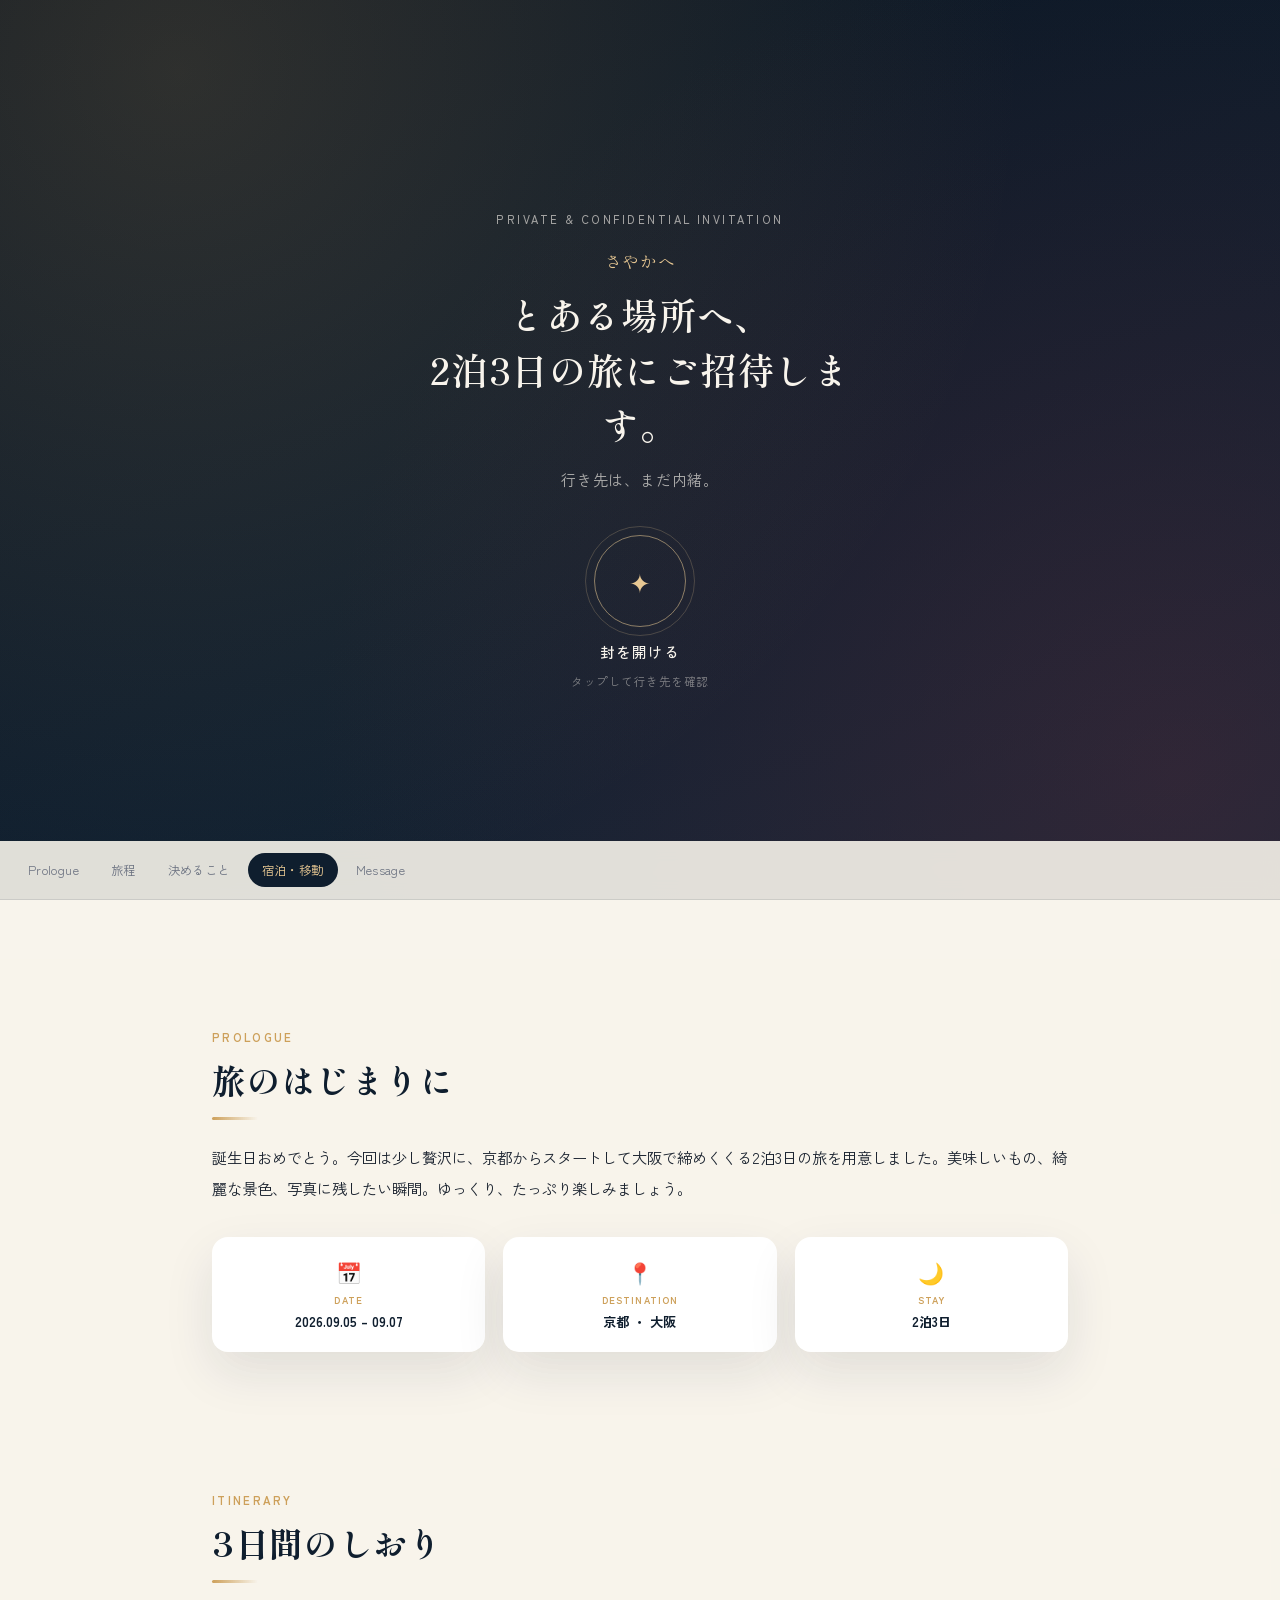
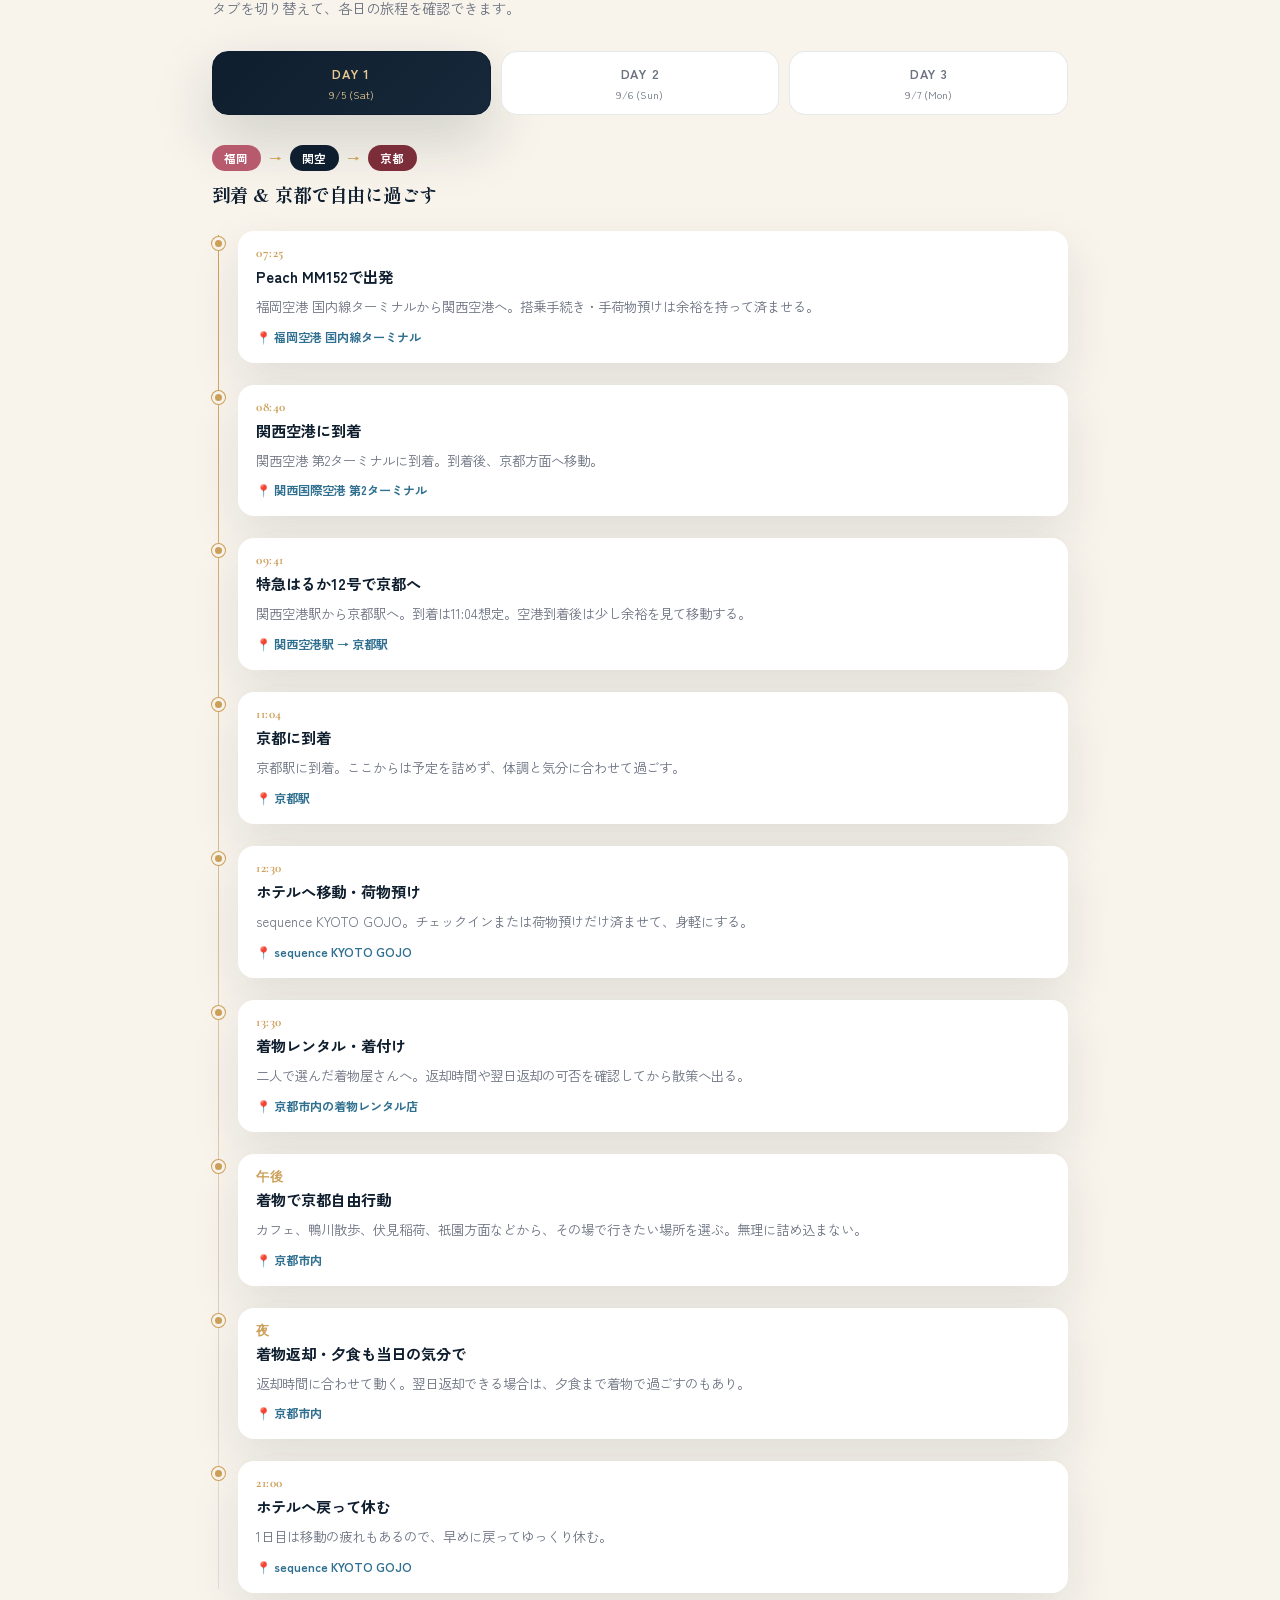
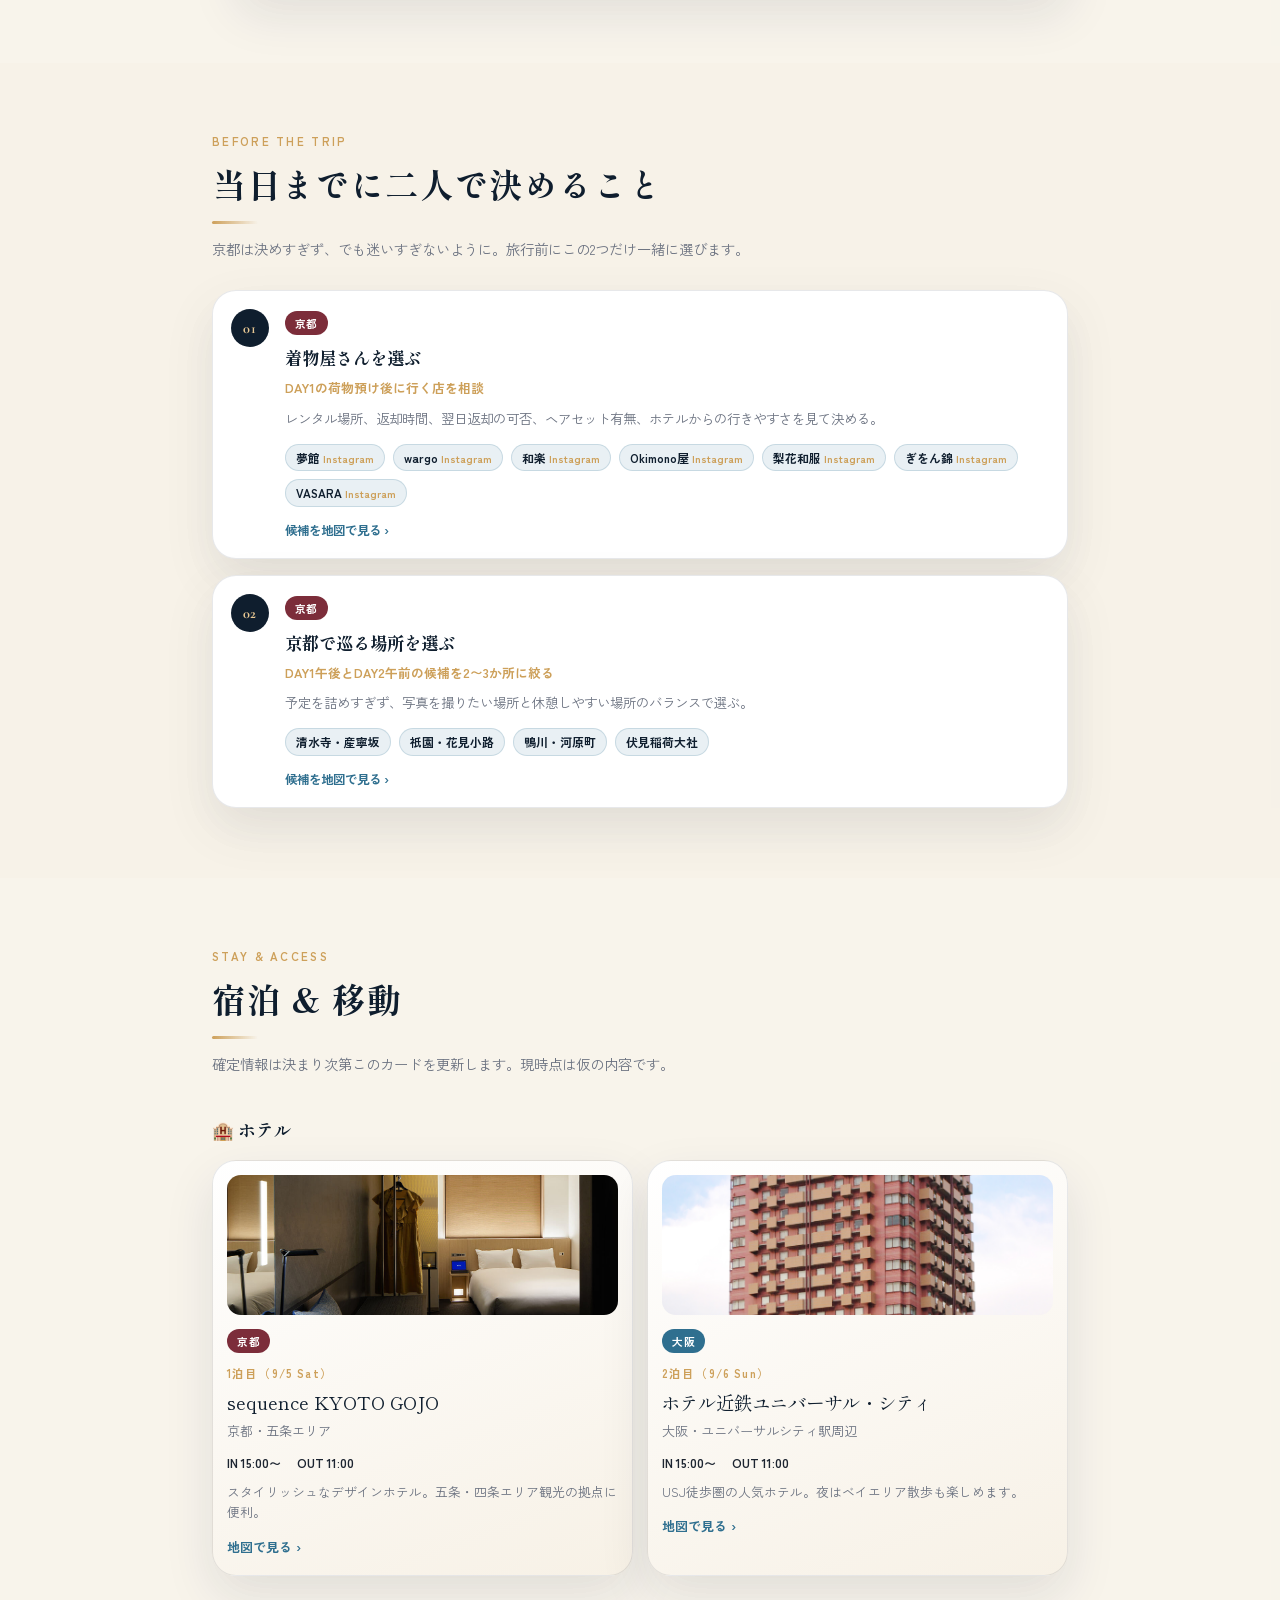
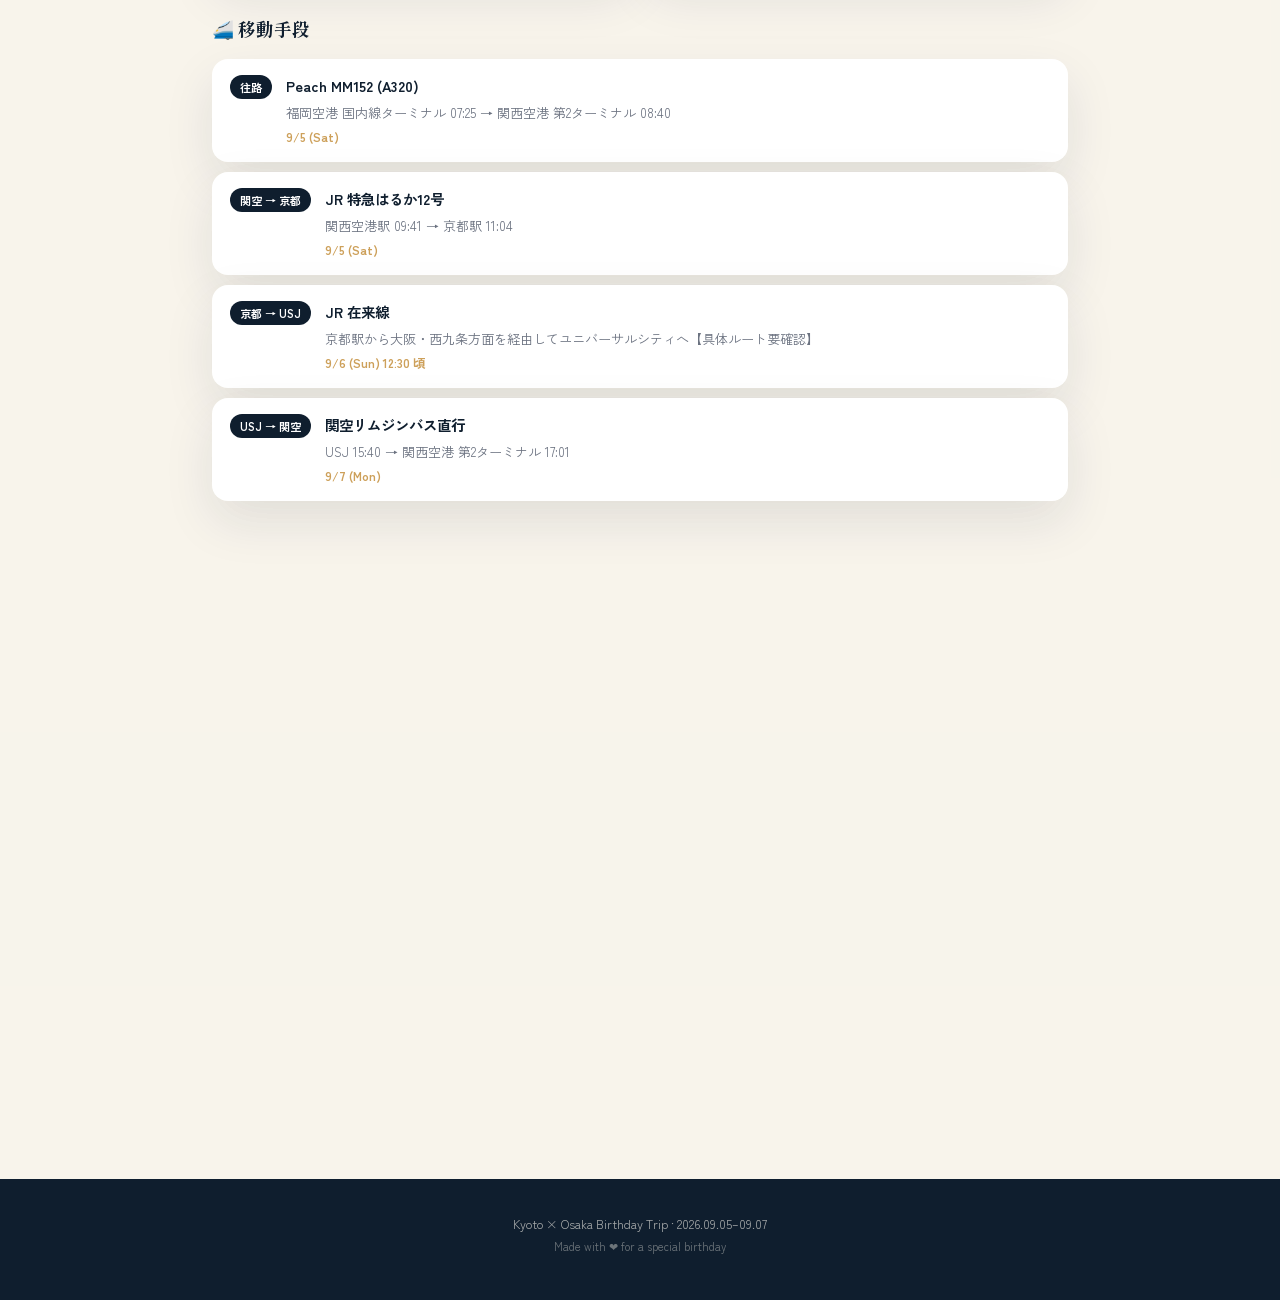
==== commit d15915a7: "スケジュール" ====
--- a/index.html
+++ b/index.html
@@ -90,6 +90,7 @@
   <div class="nav-scroll">
     <a href="#overview" class="nav-link" data-nav>Prologue</a>
     <a href="#itinerary" class="nav-link" data-nav>旅程</a>
+    <a href="#decisions" class="nav-link" data-nav>決めること</a>
     <a href="#stay" class="nav-link" data-nav>宿泊・移動</a>
     <a href="#message" class="nav-link" data-nav>Message</a>
   </div>
@@ -139,6 +140,17 @@
     </div>
   </section>
 
+  <!-- ============ DECISIONS / 二人で決めること ============ -->
+  <section class="section decisions" id="decisions">
+    <div class="container">
+      <p class="section-eyebrow reveal-up">Before The Trip</p>
+      <h2 class="section-title reveal-up">当日までに二人で決めること</h2>
+      <p class="section-desc reveal-up">京都は決めすぎず、でも迷いすぎないように。旅行前にこの2つだけ一緒に選びます。</p>
+
+      <div class="decision-list" id="decisionList"></div>
+    </div>
+  </section>
+
   <!-- ============ STAY & TRANSPORT / ホテル・移動 ============ -->
   <section class="section stay" id="stay">
     <div class="container">
--- a/css/style.css
+++ b/css/style.css
@@ -438,7 +438,7 @@
 .reveal-up.is-in-view { opacity: 1; transform: translateY(0); }
 
 /* ---------------- Prologue ---------------- */
-.prologue { background: var(--cream); }
+.prologue { background: rgba(248, 244, 236, 0.55); }
 .prologue-text {
   margin-top: 22px;
   font-size: 0.96rem;
@@ -466,7 +466,7 @@
 .stat-value { font-size: 0.82rem; font-weight: 700; color: var(--navy); line-height: 1.4; }
 
 /* ---------------- Itinerary ---------------- */
-.itinerary { background: linear-gradient(180deg, var(--cream), #f2ece0); }
+.itinerary { background: rgba(248, 244, 236, 0.55); }
 .day-tabs {
   margin-top: 30px;
   display: grid;
@@ -513,6 +513,9 @@
 .day-city-arrow { color: var(--gold); font-size: 0.8rem; font-weight: 700; }
 .day-city-osaka { background: var(--osaka); }
 .day-city-kyoto { background: var(--kyoto); }
+.day-city-fukuoka { background: #b85a6d; }
+.day-city-kanku { background: var(--navy); }
+.day-city-usj { background: #d2468f; }
 .day-panel-header h3 { font-size: 1.15rem; color: var(--navy); }
 
 .timeline { position: relative; padding-left: 26px; }
@@ -597,8 +600,98 @@
 }
 .timeline-place:hover { border-color: currentColor; }
 
+/* ---------------- Decisions ---------------- */
+.decisions { background: rgba(247, 241, 230, 0.68); }
+.decision-list {
+  margin-top: 28px;
+  display: grid;
+  gap: 16px;
+}
+.decision-card {
+  background: #fff;
+  border: 1px solid var(--line);
+  border-radius: var(--radius-lg);
+  padding: 18px;
+  box-shadow: var(--shadow-soft);
+  display: grid;
+  grid-template-columns: auto 1fr;
+  gap: 16px;
+}
+.decision-index {
+  width: 38px;
+  height: 38px;
+  border-radius: 50%;
+  display: grid;
+  place-items: center;
+  background: var(--navy);
+  color: var(--gold-light);
+  font-family: var(--font-display);
+  font-weight: 700;
+  font-size: 0.9rem;
+  letter-spacing: 0.04em;
+}
+.decision-body { min-width: 0; }
+.decision-label {
+  display: inline-block;
+  font-size: 0.68rem;
+  font-weight: 700;
+  color: #fff;
+  background: var(--kyoto);
+  padding: 4px 10px;
+  border-radius: 999px;
+  letter-spacing: 0.04em;
+}
+.decision-body h3 {
+  margin-top: 10px;
+  font-family: var(--font-serif);
+  color: var(--navy);
+  font-size: 1.08rem;
+}
+.decision-when {
+  margin-top: 8px;
+  color: var(--gold);
+  font-size: 0.8rem;
+  font-weight: 700;
+  line-height: 1.6;
+}
+.decision-detail {
+  margin-top: 8px;
+  color: var(--muted);
+  font-size: 0.84rem;
+  line-height: 1.7;
+}
+.decision-choices {
+  margin-top: 14px;
+  display: flex;
+  flex-wrap: wrap;
+  gap: 8px;
+}
+.decision-choice {
+  background: rgba(47, 111, 143, 0.1);
+  color: var(--navy);
+  border: 1px solid rgba(47, 111, 143, 0.18);
+  border-radius: 999px;
+  padding: 5px 10px;
+  font-size: 0.74rem;
+  font-weight: 700;
+  line-height: 1.3;
+}
+.decision-choice-link { text-decoration: none; }
+.decision-choice-link::after {
+  content: " Instagram";
+  color: var(--gold);
+  font-size: 0.66rem;
+}
+.decision-map-link {
+  margin-top: 14px;
+  display: inline-block;
+  color: var(--osaka);
+  font-size: 0.78rem;
+  font-weight: 700;
+}
+
 /* ---------------- Stay & Transport ---------------- */
-.stay { background: var(--cream); }
+.stay { background: rgba(248, 244, 236, 0.55); }
 .hotel-cards { display: grid; gap: 14px; }
 .hotel-card {
   background: linear-gradient(160deg, #fff, #f7f1e6);
@@ -744,61 +837,43 @@
 .photo-time { margin-top: 8px; font-size: 0.78rem; color: var(--gold); font-weight: 700; }
 .photo-tip { margin-top: 8px; font-size: 0.84rem; color: var(--muted); line-height: 1.7; }
 
-/* ---------------- Memories Float (ページ全体のスクロールと一緒に上下へ移動する、はっきり見える同伴ビジュアル) ---------------- */
+/* ---------------- Memories Layer (カードの下・セクション地の上に敷く大きな背景レイヤー) ---------------- */
+/* セクション自体は transparent にして、このレイヤーを直接透かして見せる。カードは不透明のまま文字を保護。 */
 .memory-float {
   position: fixed;
-  top: 20%;
-  right: 4%;
-  width: 62vw;
-  max-width: 300px;
-  z-index: 2;
+  inset: -3%;
+  z-index: 0;
   pointer-events: none;
   opacity: 0;
-  transform: translateY(-50%);
-  transition: opacity 1.1s ease, top 0.2s linear;
-  will-change: top;
+  transition: opacity 1.6s ease;
 }
 .memory-float.is-visible {
-  opacity: 0.96;
-  animation: memory-float-drift 20s ease-in-out infinite;
-}
-.memory-float-frame {
-  position: relative;
-  width: 100%;
-  aspect-ratio: 560 / 358;
-  -webkit-mask-image: radial-gradient(ellipse 76% 76% at 58% 46%, #000 52%, transparent 88%);
-  mask-image: radial-gradient(ellipse 76% 76% at 58% 46%, #000 52%, transparent 88%);
-  filter: drop-shadow(0 20px 34px rgba(124, 90, 40, 0.22));
-}
+  opacity: 0.95;
+  animation: memory-float-drift 30s ease-in-out infinite;
+}
+.memory-float-frame { position: relative; width: 100%; height: 100%; }
 .memory-float-img {
   position: absolute;
   inset: 0;
   width: 100%;
   height: 100%;
-  object-fit: contain;
+  object-fit: cover;
+  object-position: center;
   opacity: 0;
-  transition: opacity 1.3s ease;
+  transition: opacity 1.8s ease;
 }
 .memory-float-img.is-front { opacity: 1; }
 @keyframes memory-float-drift {
-  0%, 100% { transform: translateY(-50%) translate(0, 0) rotate(0deg); }
-  50% { transform: translateY(-50%) translate(-2%, -2.4%) rotate(-1deg); }
-}
-
-@media (min-width: 640px) {
-  .memory-float { width: 38vw; max-width: 340px; right: 5%; }
-}
-@media (min-width: 960px) {
-  .memory-float { width: 26vw; max-width: 400px; }
+  0%, 100% { transform: scale(1) translate(0, 0); }
+  50% { transform: scale(1.04) translate(-1.2%, -1.2%); }
 }
 @media (prefers-reduced-motion: reduce) {
   .memory-float.is-visible { animation: none; }
-  .memory-float { transition: opacity 0.3s ease; }
   .memory-float-img { transition: opacity 0.3s ease; }
 }
 
 /* ---------------- Birthday Message ---------------- */
-.message { background: linear-gradient(180deg, var(--cream), #ece2cd); }
+.message { background: rgba(248, 244, 236, 0.55); }
 .letter-card {
   margin-top: 30px;
   background: #fffefb;
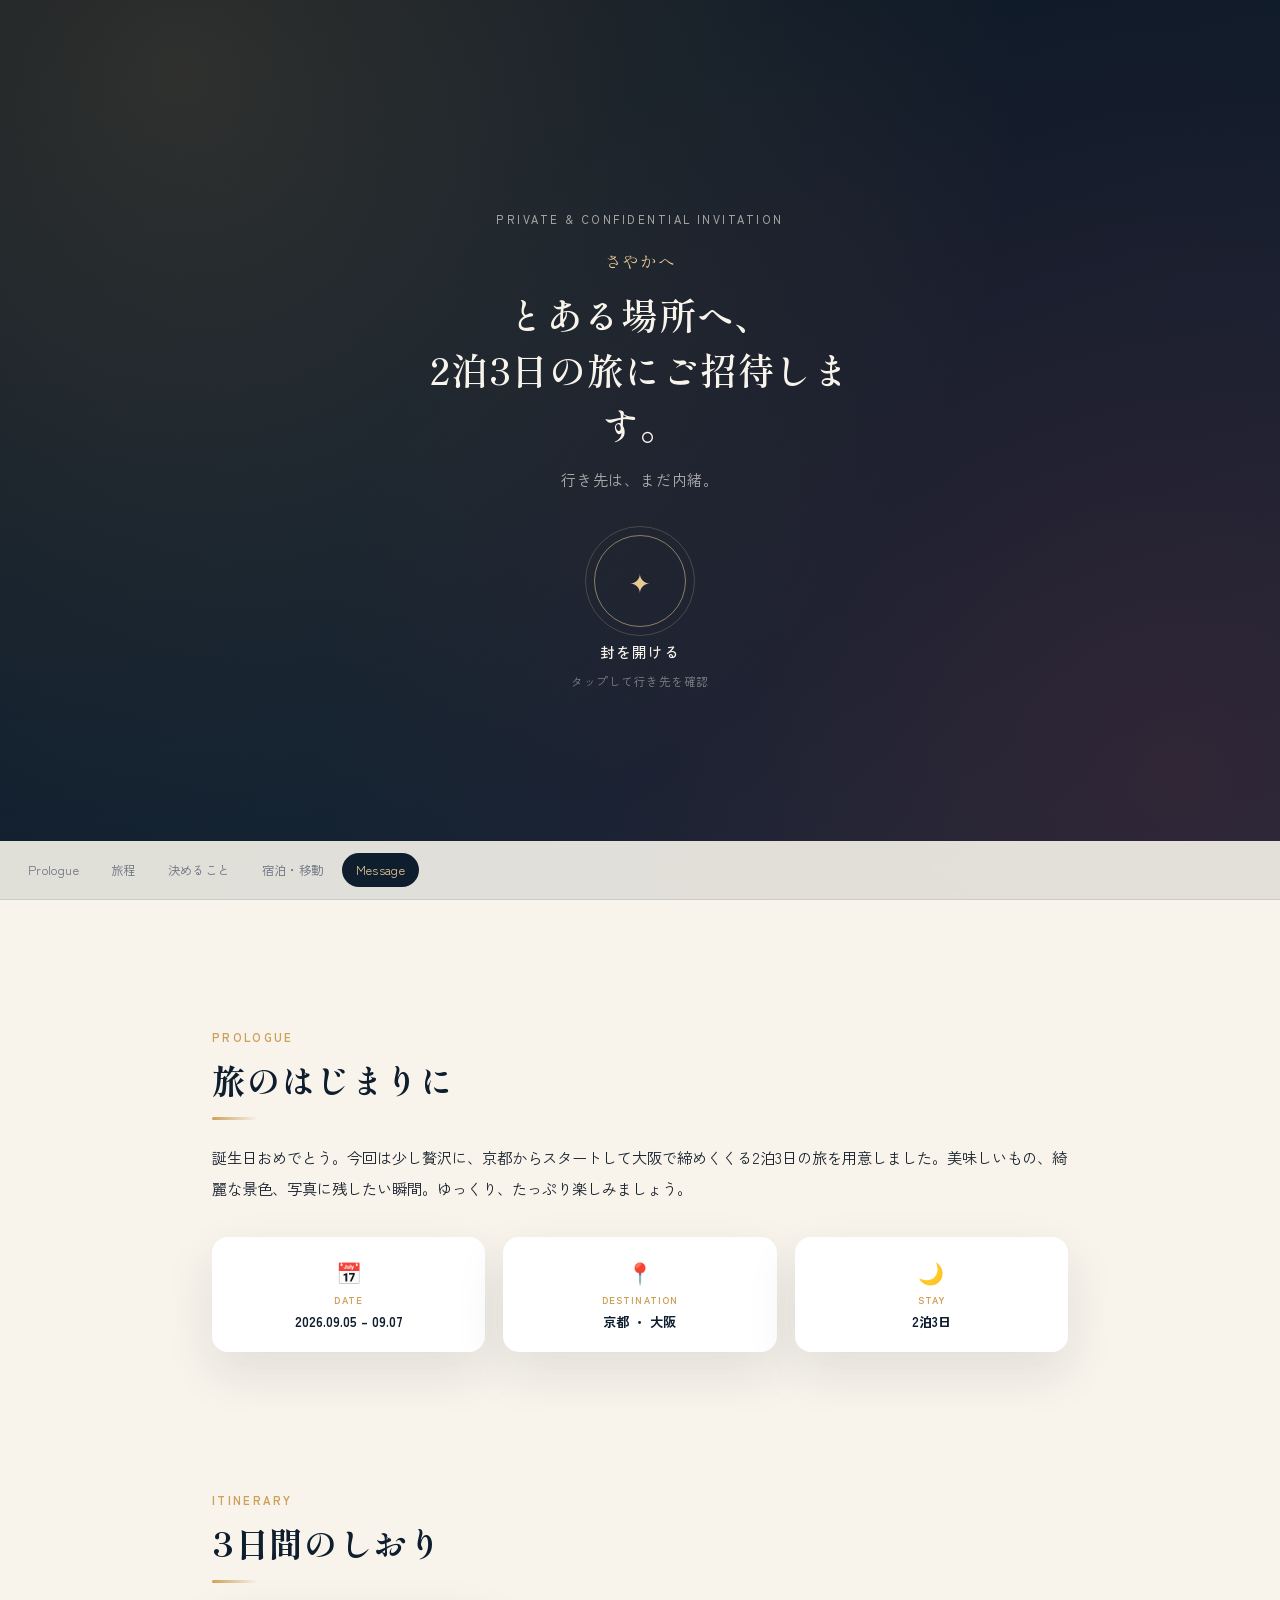
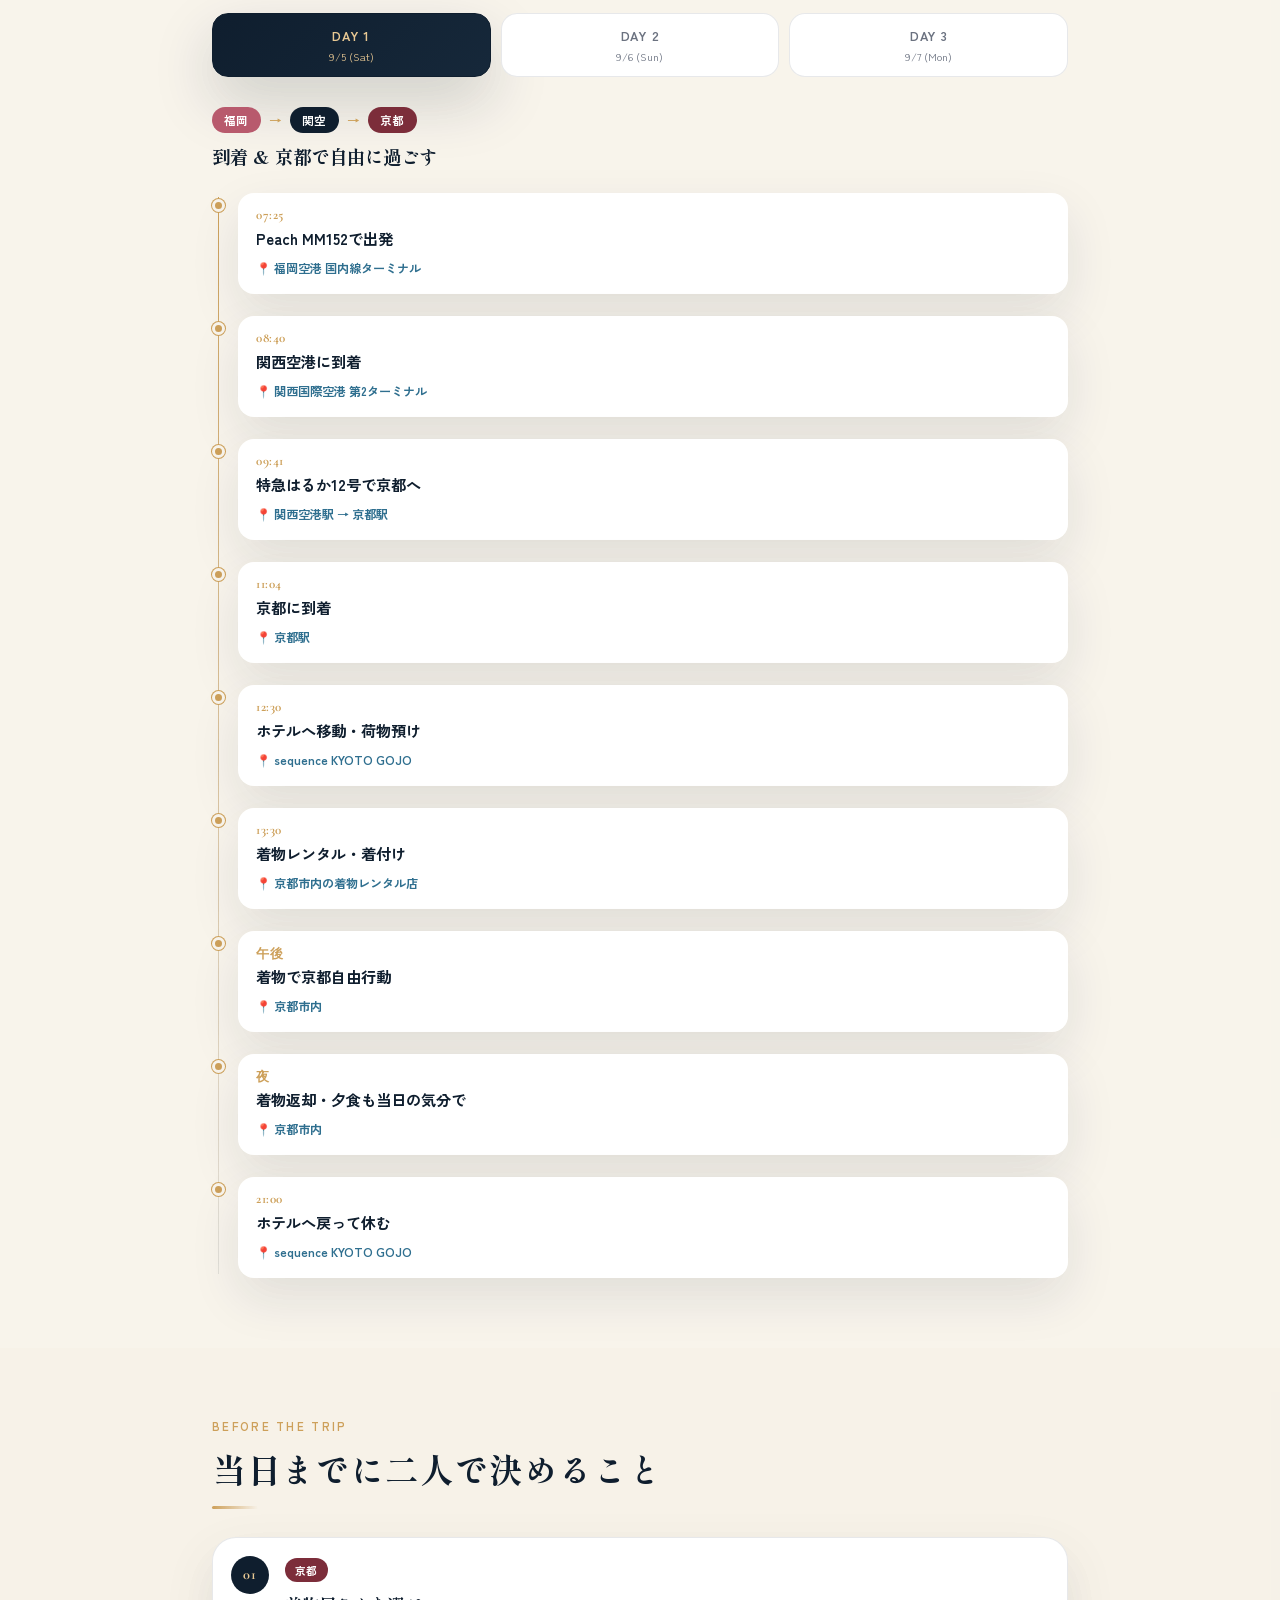
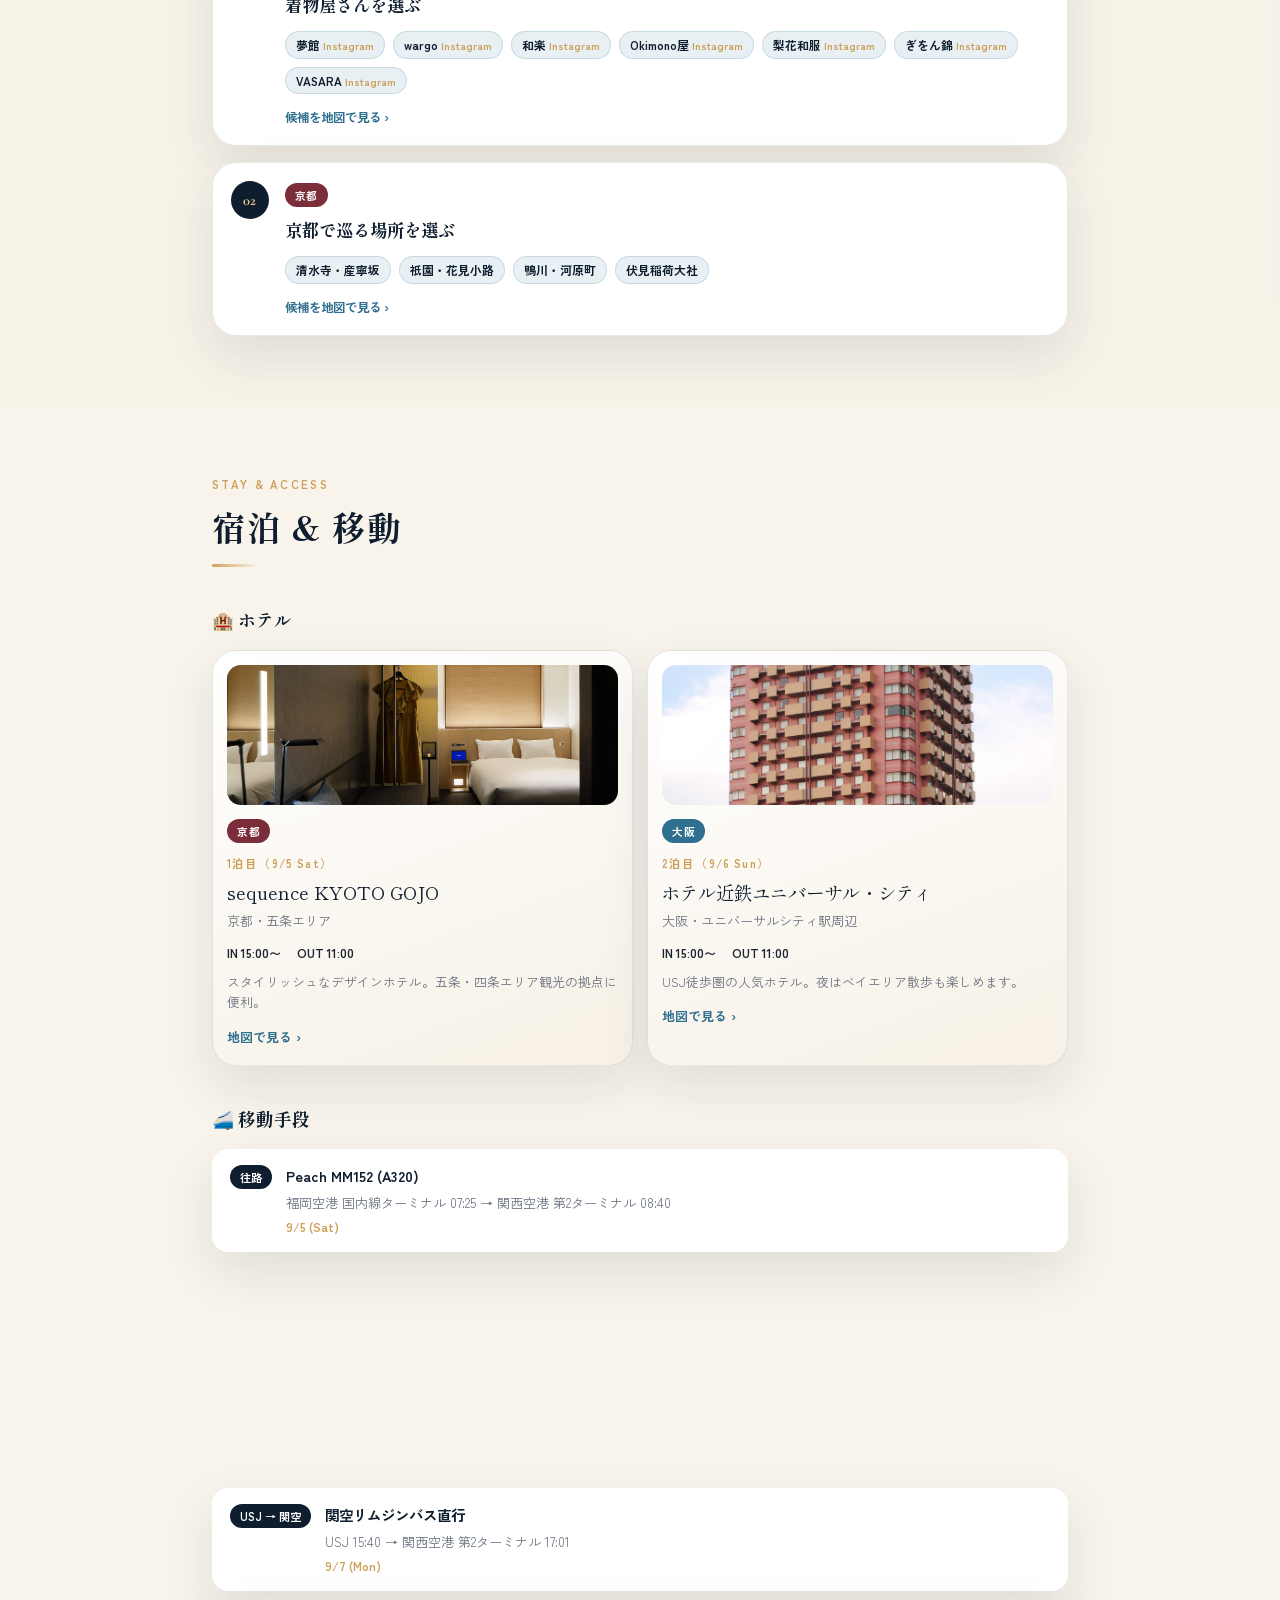
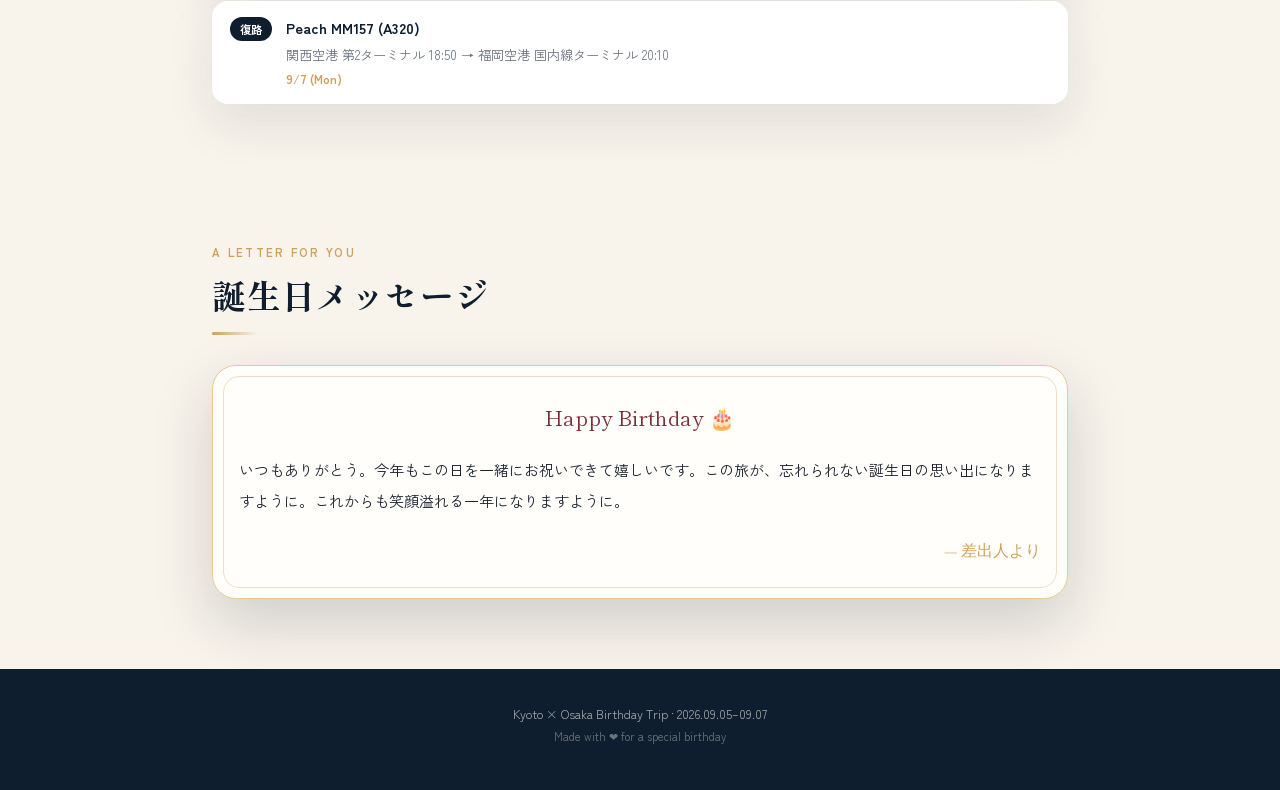
==== commit 14eb5ebb: "a" ====
--- a/index.html
+++ b/index.html
@@ -133,7 +133,6 @@
     <div class="container">
       <p class="section-eyebrow reveal-up">Itinerary</p>
       <h2 class="section-title reveal-up">3日間のしおり</h2>
-      <p class="section-desc reveal-up">タブを切り替えて、各日の旅程を確認できます。</p>
 
       <div class="day-tabs" id="dayTabs" role="tablist"></div>
       <div class="day-panels" id="dayPanels"></div>
@@ -145,7 +144,6 @@
     <div class="container">
       <p class="section-eyebrow reveal-up">Before The Trip</p>
       <h2 class="section-title reveal-up">当日までに二人で決めること</h2>
-      <p class="section-desc reveal-up">京都は決めすぎず、でも迷いすぎないように。旅行前にこの2つだけ一緒に選びます。</p>
 
       <div class="decision-list" id="decisionList"></div>
     </div>
@@ -156,7 +154,6 @@
     <div class="container">
       <p class="section-eyebrow reveal-up">Stay &amp; Access</p>
       <h2 class="section-title reveal-up">宿泊 &amp; 移動</h2>
-      <p class="section-desc reveal-up">確定情報は決まり次第このカードを更新します。現時点は仮の内容です。</p>
 
       <h3 class="sub-heading reveal-up">🏨 ホテル</h3>
       <div class="hotel-cards" id="hotelCards"></div>
--- a/css/style.css
+++ b/css/style.css
@@ -589,7 +589,6 @@
   letter-spacing: 0.04em;
 }
 .timeline-title { font-weight: 700; color: var(--navy); font-size: 0.95rem; }
-.timeline-desc { margin-top: 8px; font-size: 0.84rem; line-height: 1.7; color: var(--muted); }
 .timeline-place {
   margin-top: 10px;
   display: inline-block;
@@ -646,19 +645,6 @@
   font-family: var(--font-serif);
   color: var(--navy);
   font-size: 1.08rem;
-}
-.decision-when {
-  margin-top: 8px;
-  color: var(--gold);
-  font-size: 0.8rem;
-  font-weight: 700;
-  line-height: 1.6;
-}
-.decision-detail {
-  margin-top: 8px;
-  color: var(--muted);
-  font-size: 0.84rem;
-  line-height: 1.7;
 }
 .decision-choices {
   margin-top: 14px;
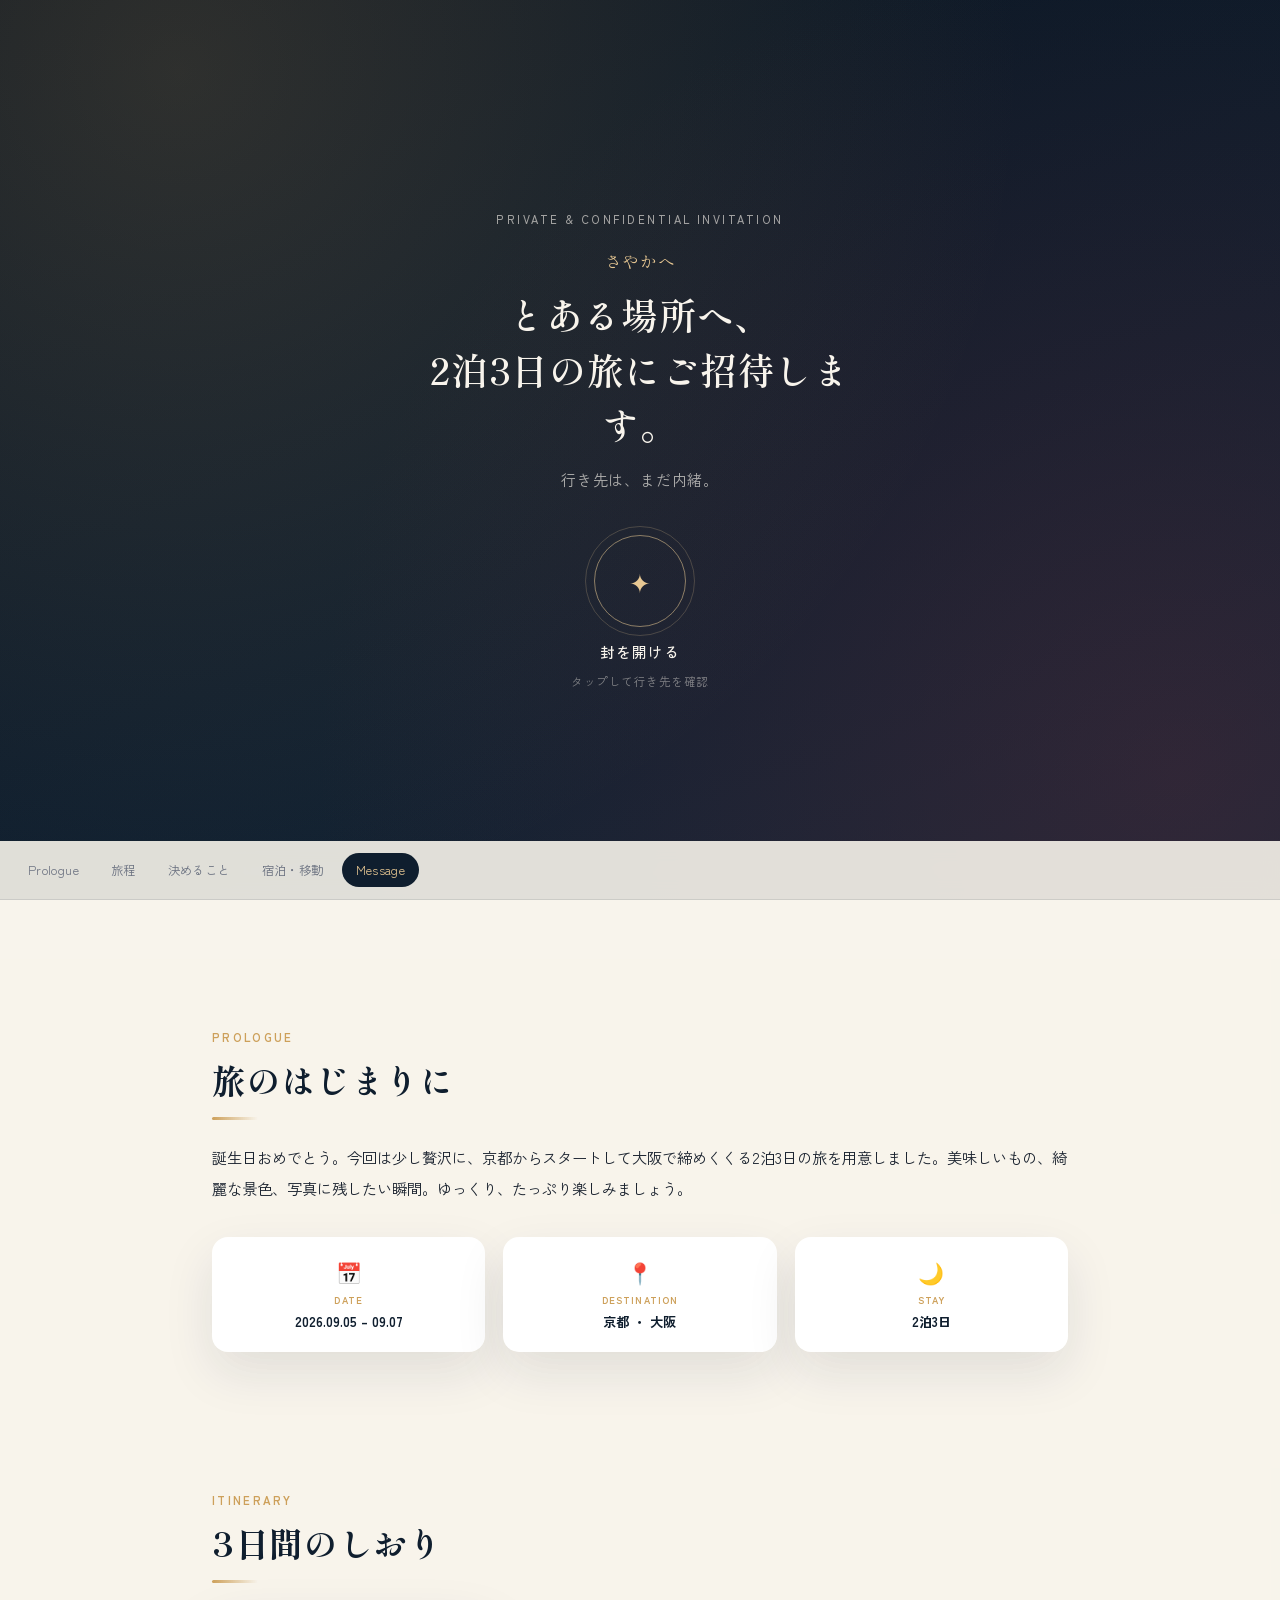
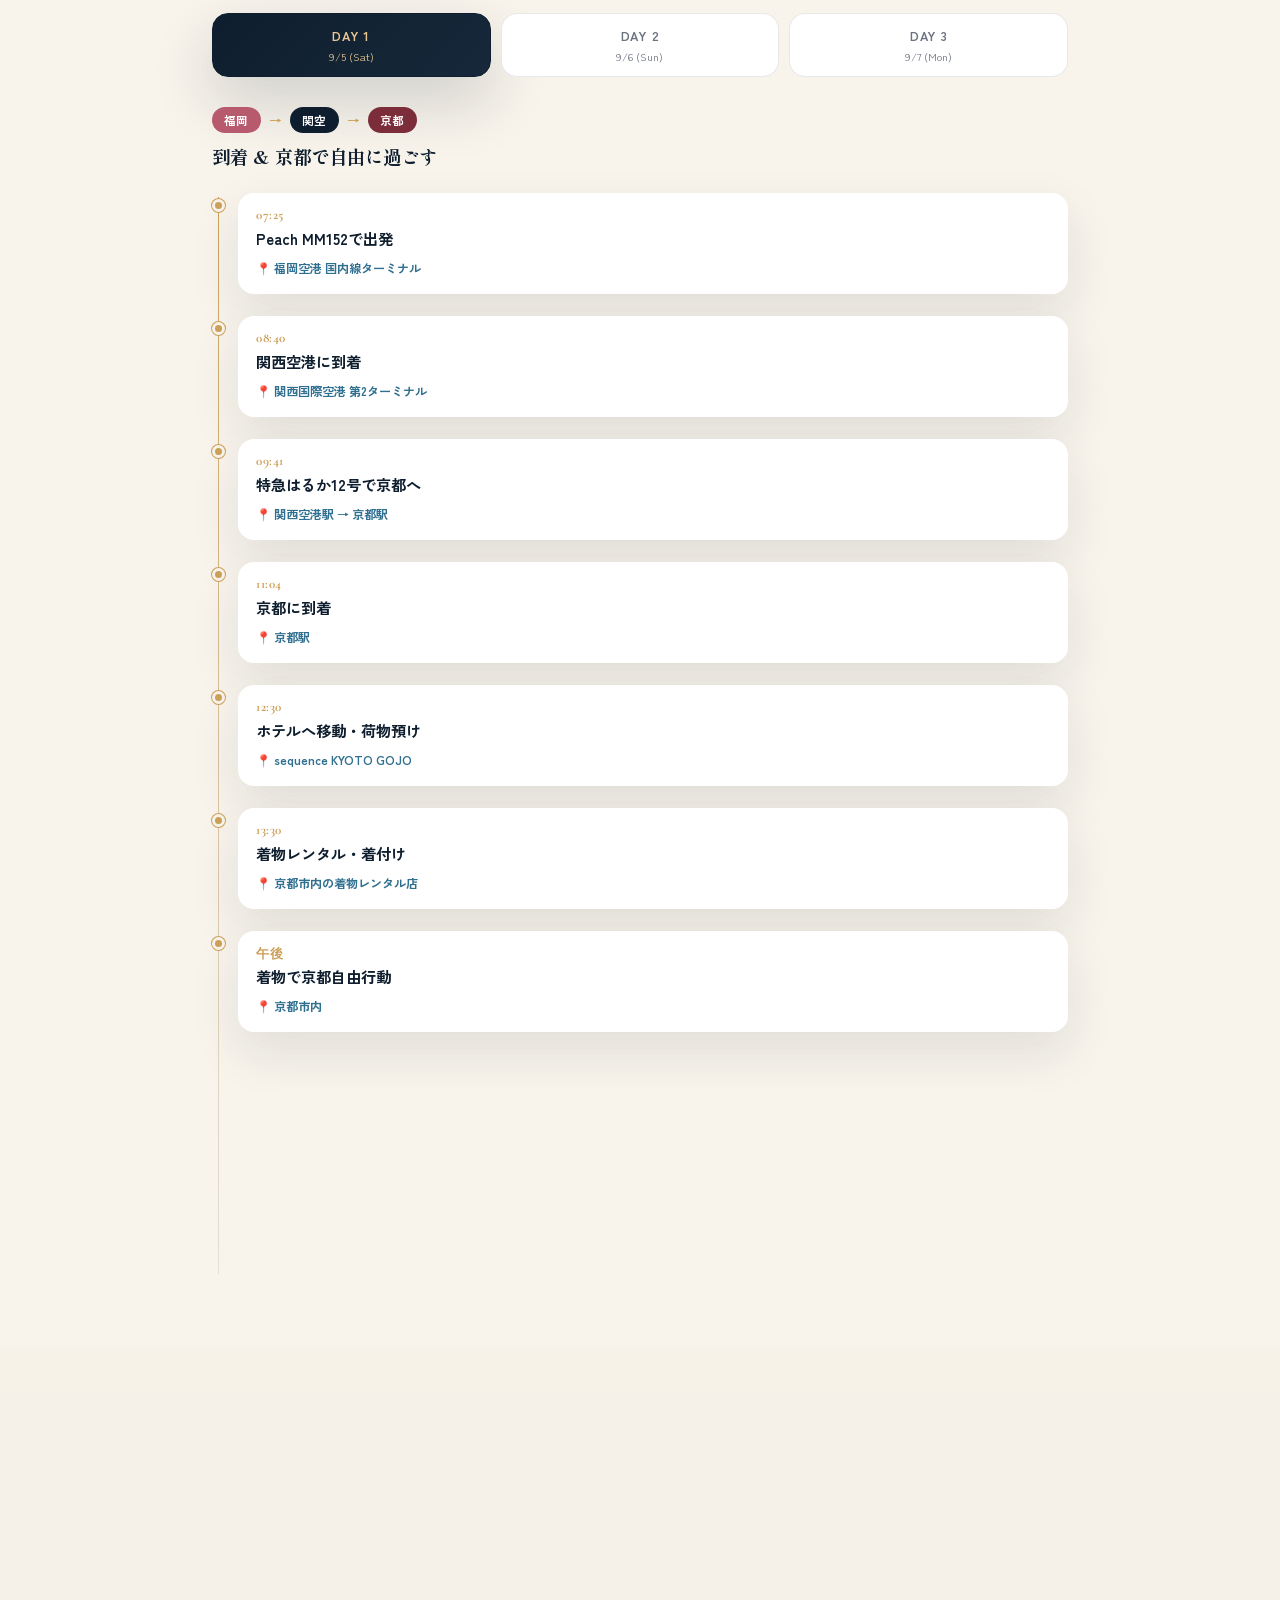
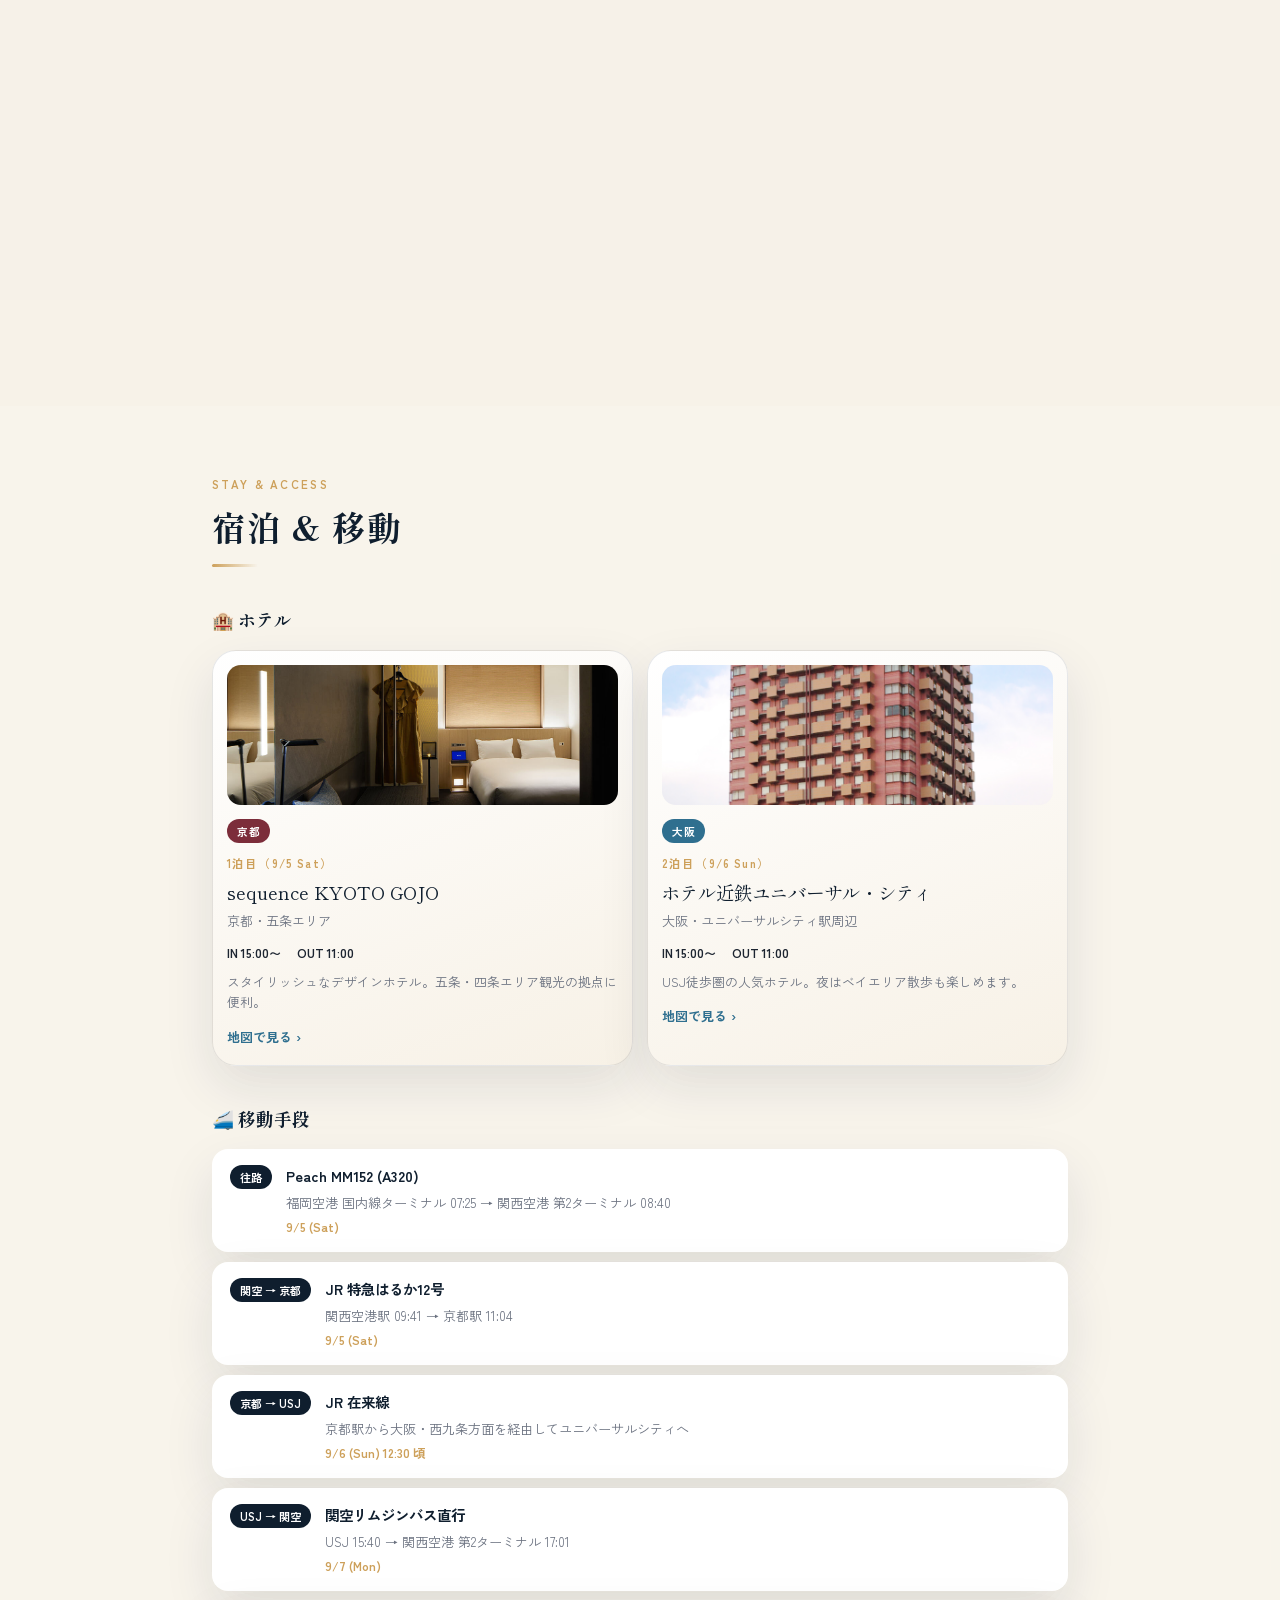
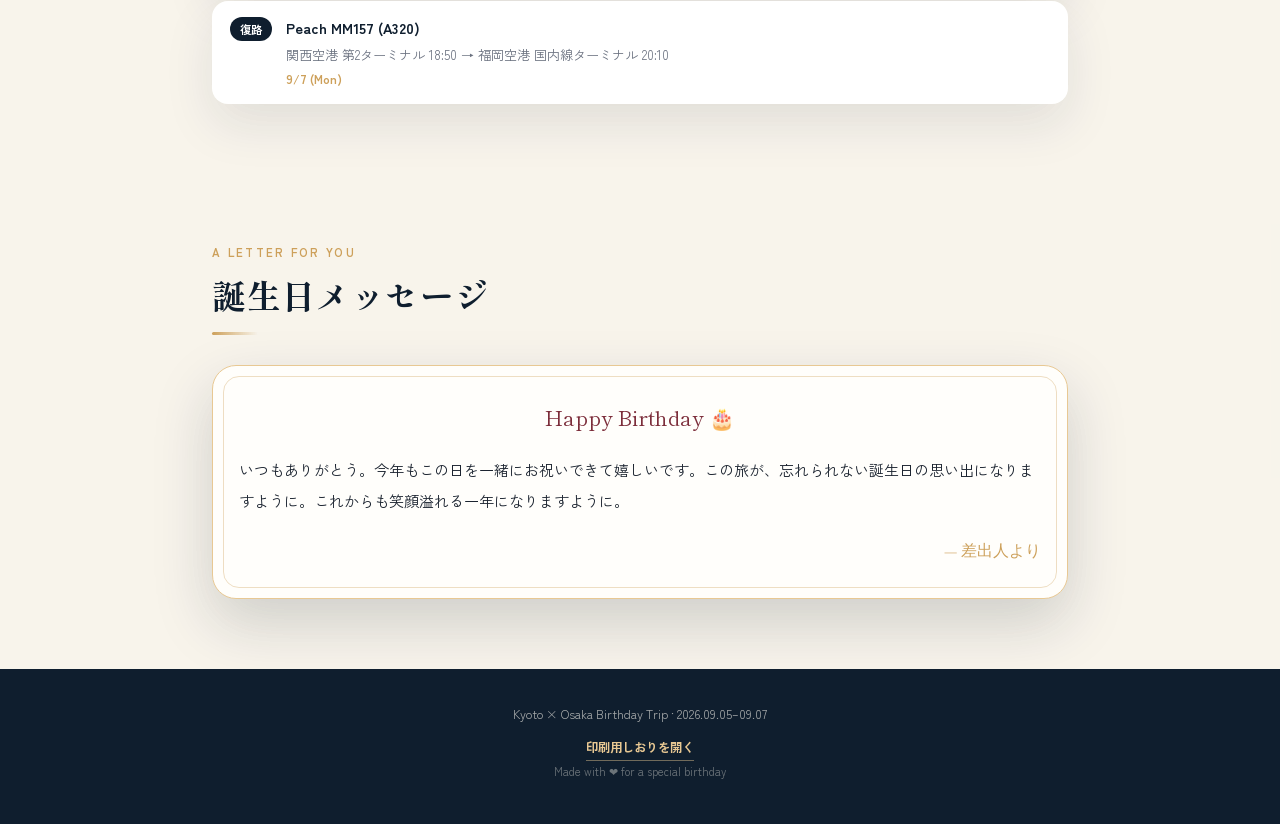
==== commit 88921b34: "iikannji" ====
--- a/index.html
+++ b/index.html
@@ -185,6 +185,7 @@
 
 <footer class="site-footer">
   <p data-field="footerText">Osaka × Kyoto Birthday Trip · 2026.09.05–09.07</p>
+  <p><a class="footer-link" href="shiori.html" target="_blank" rel="noopener">印刷用しおりを開く</a></p>
   <p class="footer-sub">Made with ❤ for a special birthday</p>
 </footer>
 
--- a/css/style.css
+++ b/css/style.css
@@ -892,6 +892,13 @@
   font-size: 0.78rem;
   line-height: 1.9;
 }
+.footer-link {
+  display: inline-block;
+  margin-top: 10px;
+  color: var(--gold-light);
+  font-weight: 700;
+  border-bottom: 1px solid rgba(232, 200, 147, 0.45);
+}
 .footer-sub { color: rgba(248, 244, 236, 0.4); font-size: 0.7rem; }
 
 /* ================= Responsive (Tablet / Desktop) ================= */
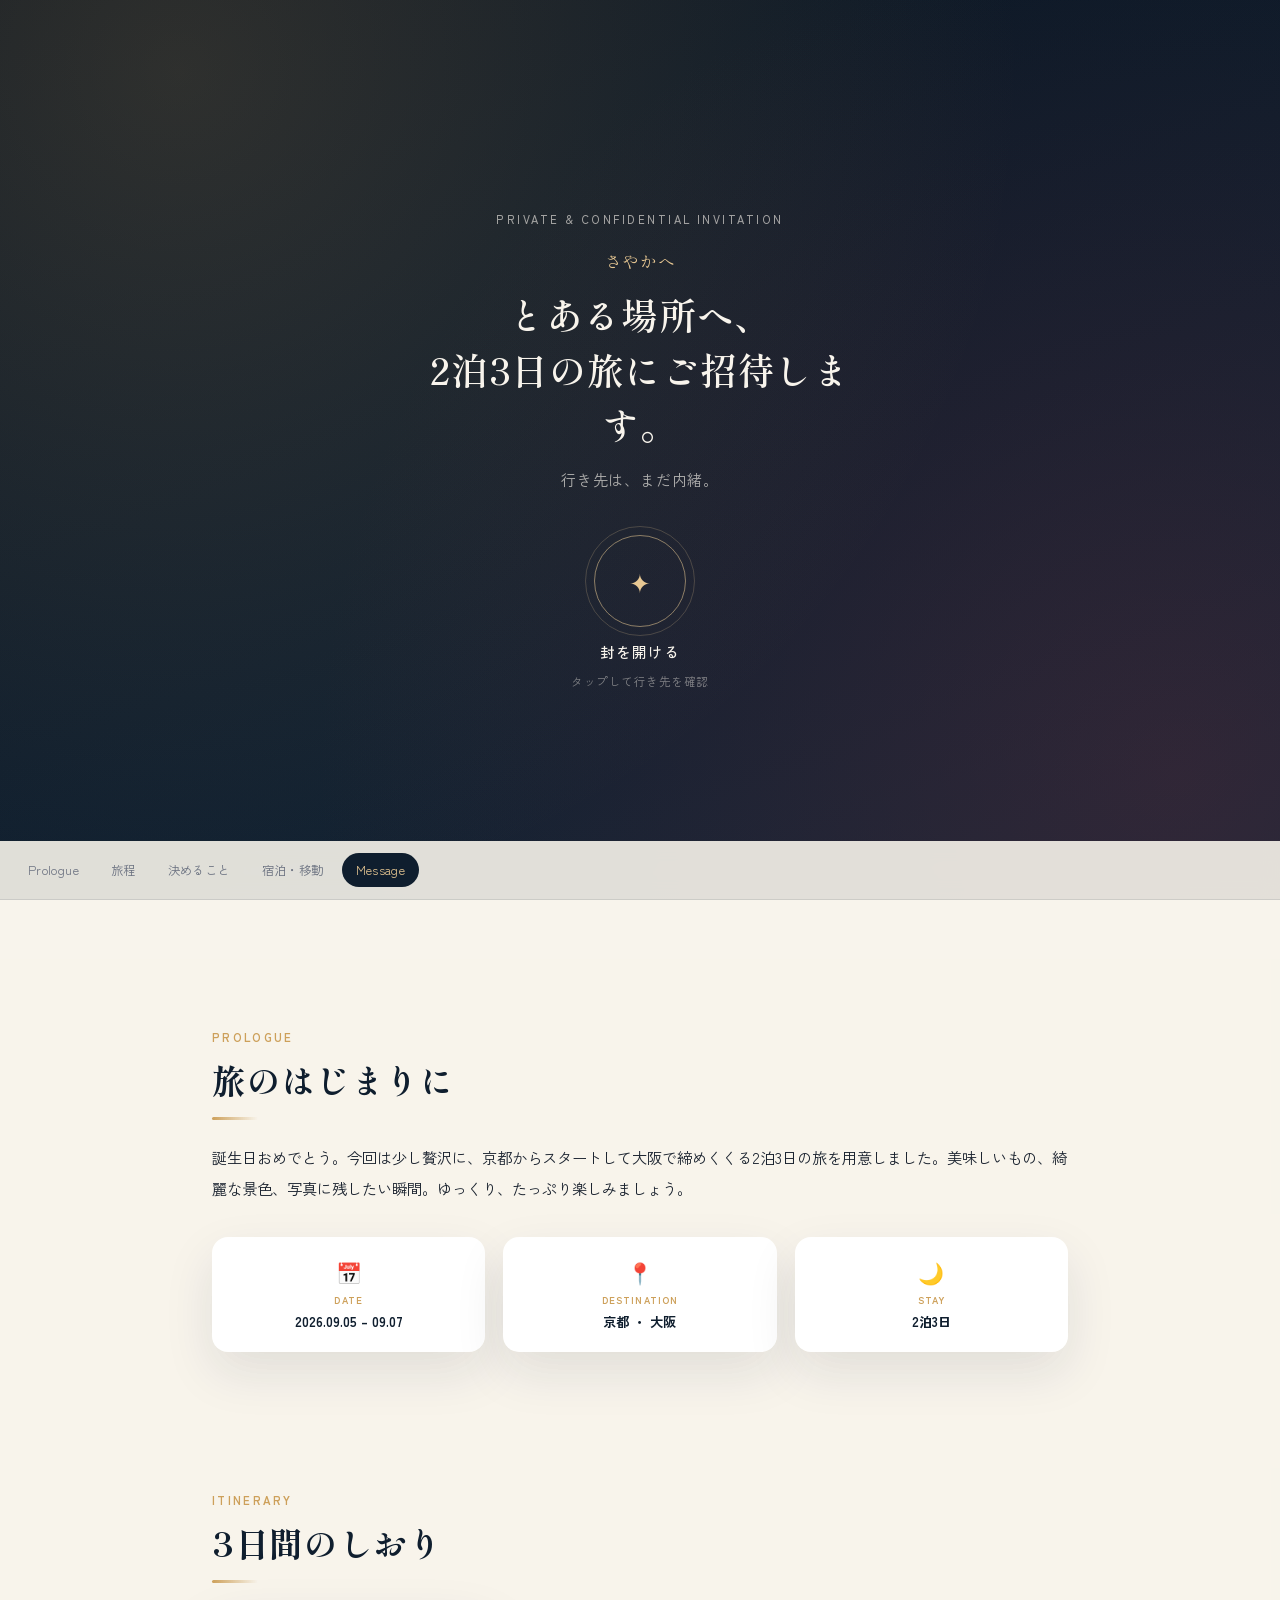
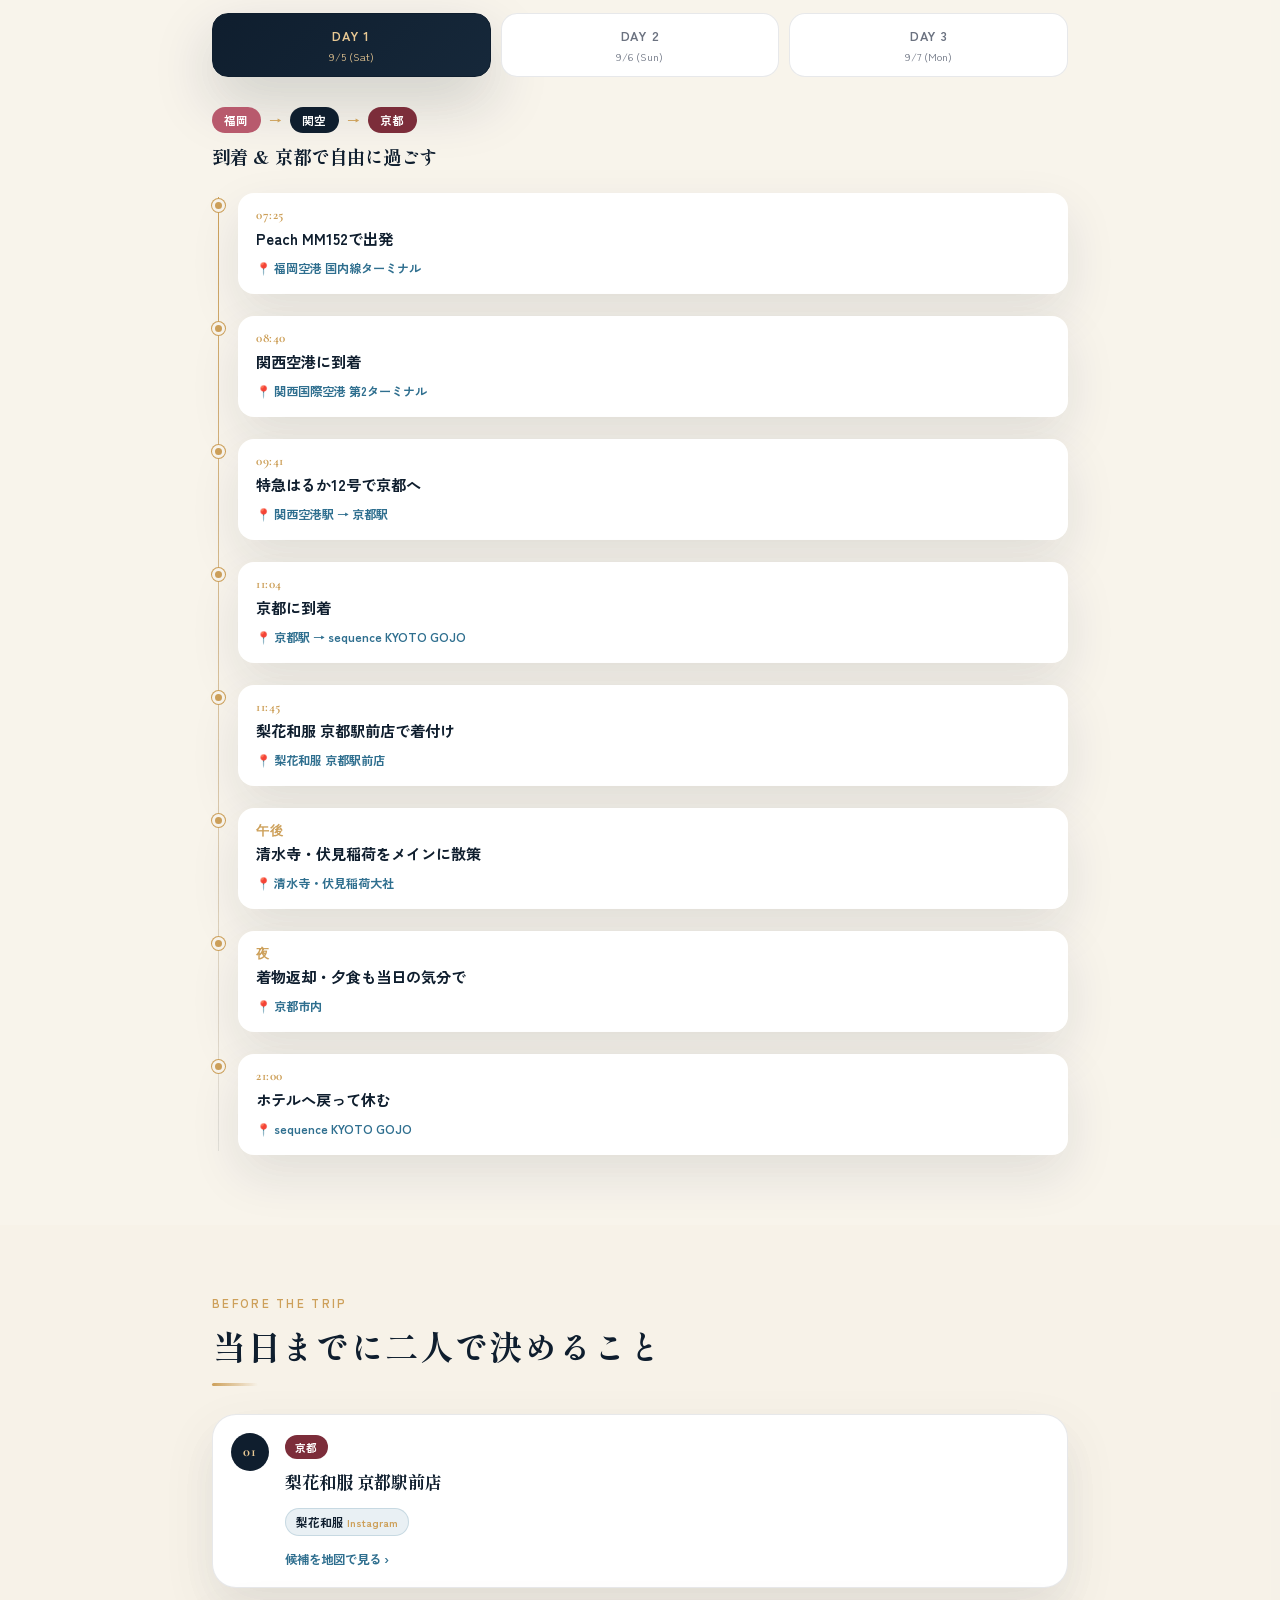
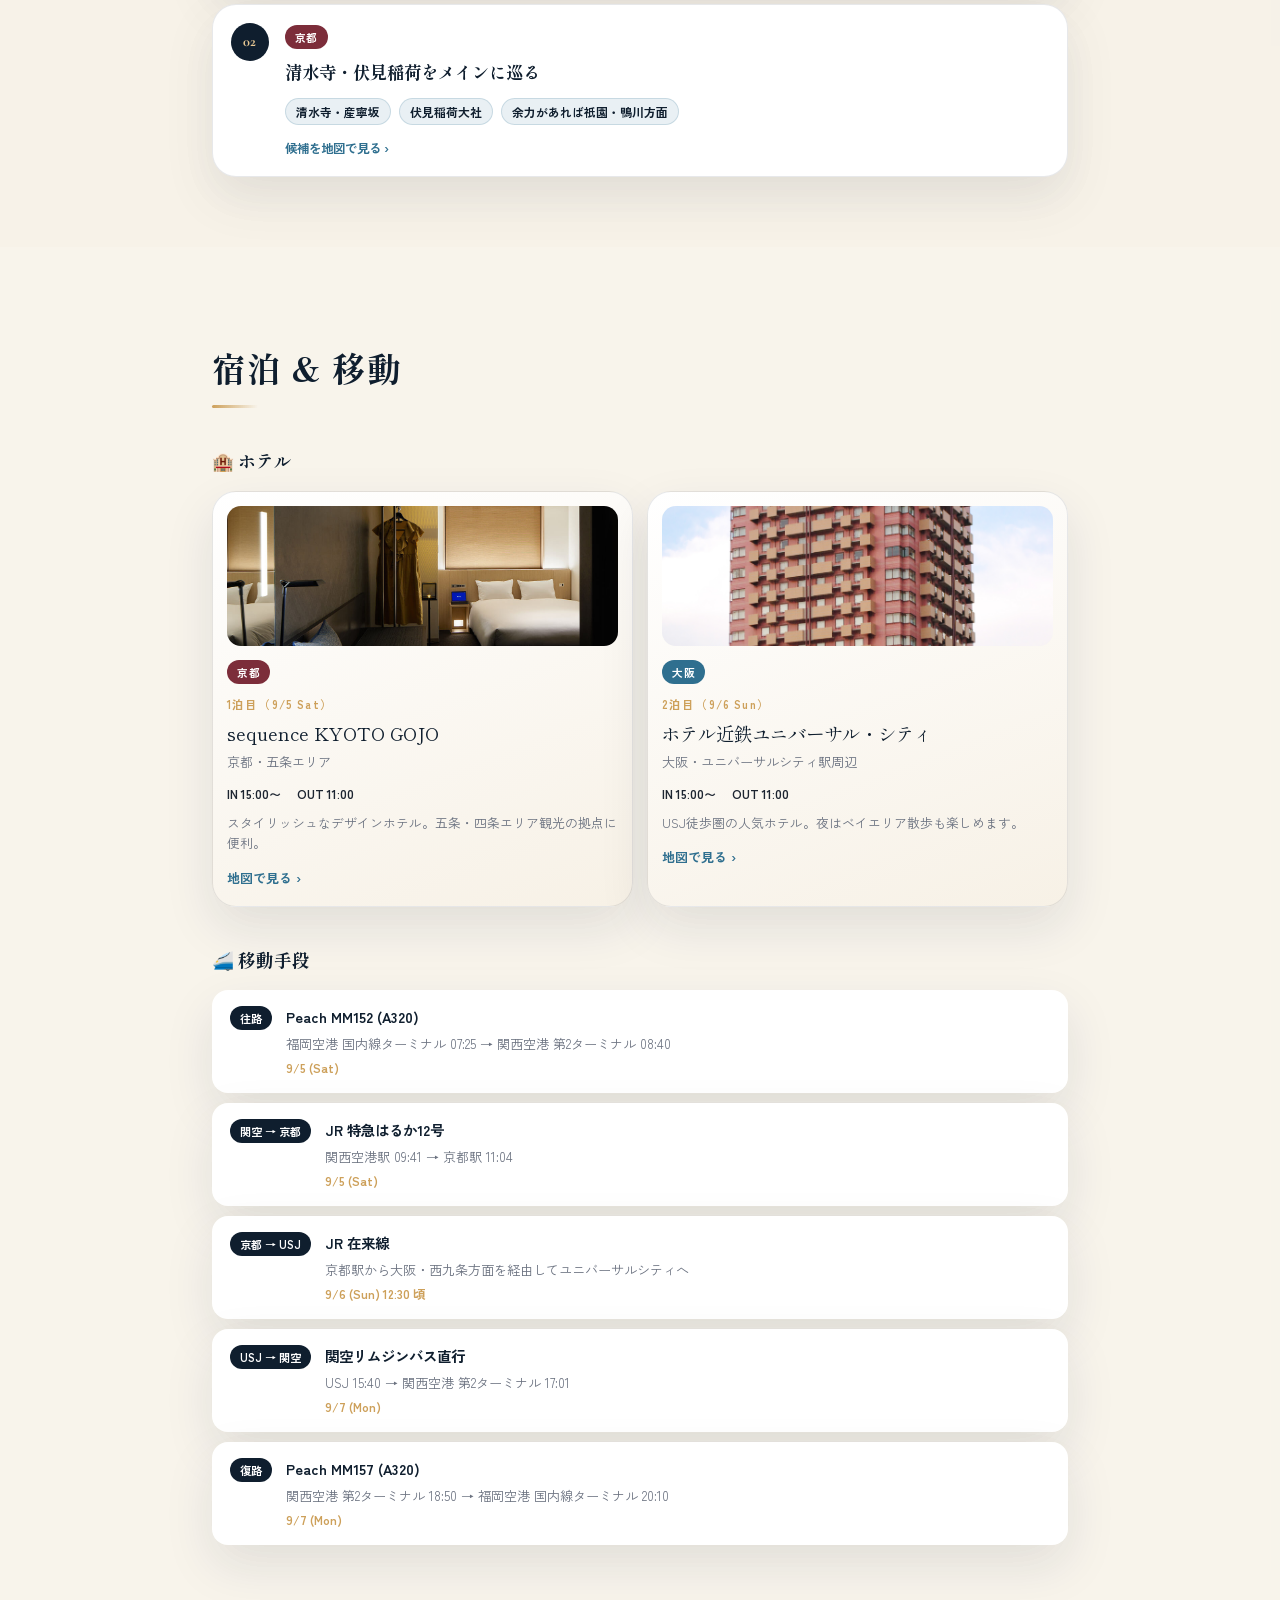
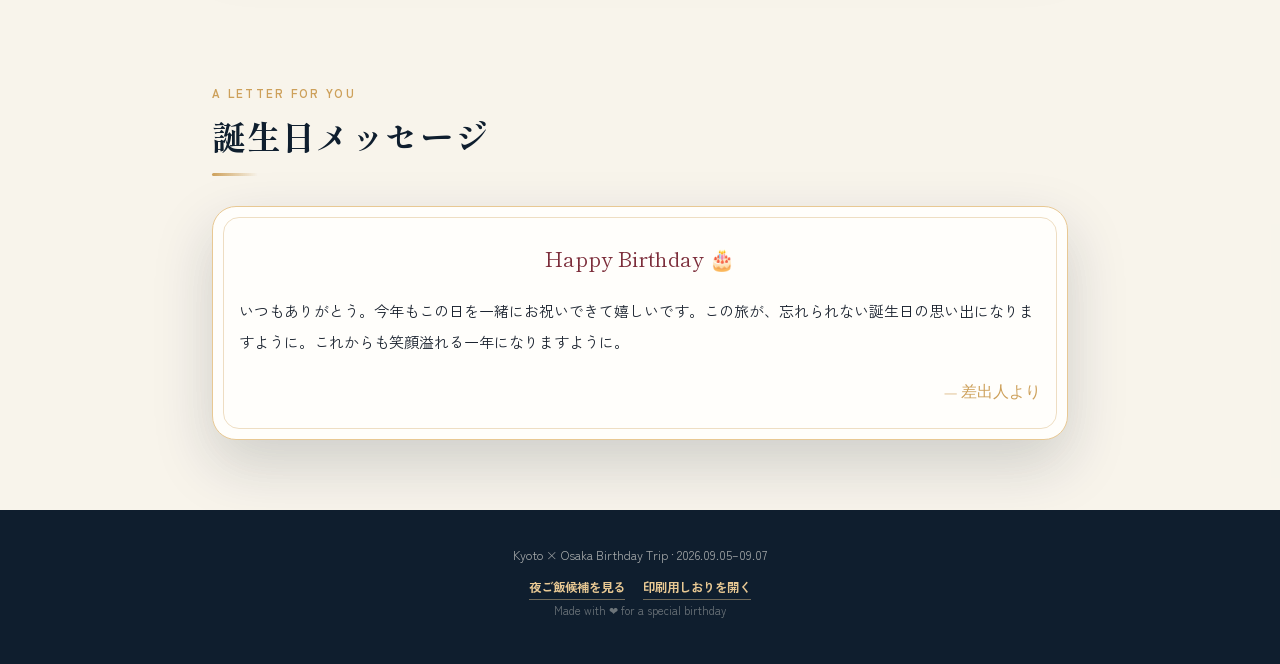
==== commit de017867: "a" ====
--- a/index.html
+++ b/index.html
@@ -185,7 +185,10 @@
 
 <footer class="site-footer">
   <p data-field="footerText">Osaka × Kyoto Birthday Trip · 2026.09.05–09.07</p>
-  <p><a class="footer-link" href="shiori.html" target="_blank" rel="noopener">印刷用しおりを開く</a></p>
+  <p class="footer-actions">
+    <a class="footer-link" href="dinner.html">夜ご飯候補を見る</a>
+    <a class="footer-link" href="shiori.html" target="_blank" rel="noopener">印刷用しおりを開く</a>
+  </p>
   <p class="footer-sub">Made with ❤ for a special birthday</p>
 </footer>
 
--- a/css/style.css
+++ b/css/style.css
@@ -899,7 +899,321 @@
   font-weight: 700;
   border-bottom: 1px solid rgba(232, 200, 147, 0.45);
 }
+.footer-actions {
+  margin-top: 8px;
+  display: flex;
+  justify-content: center;
+  align-items: center;
+  flex-wrap: wrap;
+  gap: 8px 18px;
+}
+.footer-actions .footer-link { margin-top: 0; }
 .footer-sub { color: rgba(248, 244, 236, 0.4); font-size: 0.7rem; }
+
+/* ================= Dinner Candidates ================= */
+.dinner-page {
+  background:
+    linear-gradient(180deg, rgba(248, 244, 236, 0.96), rgba(242, 236, 224, 0.94)),
+    var(--cream);
+}
+.dinner-hero {
+  position: relative;
+  z-index: 1;
+  min-height: 390px;
+  display: flex;
+  align-items: flex-end;
+  padding: 28px 0 42px;
+  color: var(--cream);
+  background-image:
+    linear-gradient(180deg, rgba(10, 20, 32, 0.24), rgba(10, 20, 32, 0.88)),
+    var(--dinner-hero-image);
+  background-size: cover;
+  background-position: center;
+}
+.dinner-hero::after {
+  content: "";
+  position: absolute;
+  inset: auto 0 0;
+  height: 74px;
+  background: linear-gradient(180deg, rgba(248, 244, 236, 0), var(--cream));
+  pointer-events: none;
+}
+.dinner-hero-inner {
+  position: relative;
+  z-index: 1;
+}
+.dinner-back {
+  display: inline-flex;
+  align-items: center;
+  min-height: 34px;
+  margin-bottom: 76px;
+  padding: 7px 12px;
+  border: 1px solid rgba(248, 244, 236, 0.34);
+  border-radius: 999px;
+  background: rgba(10, 20, 32, 0.36);
+  color: rgba(248, 244, 236, 0.9);
+  font-size: 0.78rem;
+  font-weight: 700;
+  backdrop-filter: blur(8px);
+}
+.dinner-hero .section-eyebrow { color: var(--gold-light); }
+.dinner-hero h1 {
+  margin-top: 10px;
+  font-family: var(--font-serif);
+  font-size: 2.35rem;
+  line-height: 1.25;
+  color: #fffefb;
+}
+.dinner-hero-copy {
+  max-width: 620px;
+  margin-top: 14px;
+  color: rgba(248, 244, 236, 0.78);
+  font-size: 0.94rem;
+  line-height: 1.8;
+}
+.dinner-hero-picks {
+  margin-top: 22px;
+  display: flex;
+  flex-wrap: wrap;
+  gap: 8px;
+}
+.dinner-hero-picks span {
+  display: inline-flex;
+  align-items: center;
+  min-height: 30px;
+  padding: 6px 10px;
+  border: 1px solid rgba(232, 200, 147, 0.32);
+  border-radius: 999px;
+  background: rgba(248, 244, 236, 0.1);
+  color: rgba(248, 244, 236, 0.88);
+  font-size: 0.72rem;
+  font-weight: 700;
+  line-height: 1.35;
+}
+.dinner-shell { max-width: 980px; }
+.dinner-overview { padding-top: 52px; background: var(--cream); }
+.dinner-list-section { background: rgba(247, 241, 230, 0.72); }
+.dinner-check-section { background: linear-gradient(180deg, rgba(247, 241, 230, 0.72), var(--cream)); }
+.dinner-summary-grid {
+  margin-top: 28px;
+  display: grid;
+  gap: 14px;
+}
+.dinner-summary-item {
+  background: #fff;
+  border: 1px solid var(--line);
+  border-radius: var(--radius-lg);
+  padding: 20px;
+  box-shadow: var(--shadow-soft);
+}
+.dinner-summary-label {
+  display: inline-block;
+  color: var(--gold);
+  font-family: var(--font-display);
+  font-size: 0.78rem;
+  font-weight: 700;
+}
+.dinner-summary-item h3 {
+  margin-top: 8px;
+  color: var(--navy);
+  font-size: 1.05rem;
+}
+.dinner-summary-item p {
+  margin-top: 10px;
+  color: var(--muted);
+  font-size: 0.84rem;
+  line-height: 1.75;
+}
+.dinner-card-list {
+  margin-top: 28px;
+  display: grid;
+  gap: 20px;
+}
+.dinner-card {
+  overflow: hidden;
+  display: grid;
+  background: #fffefb;
+  border: 1px solid var(--line);
+  border-radius: var(--radius-lg);
+  box-shadow: var(--shadow-soft);
+}
+.dinner-card-caution {
+  border-color: rgba(205, 160, 90, 0.5);
+  box-shadow: 0 20px 50px rgba(205, 160, 90, 0.15);
+}
+.dinner-photo {
+  position: relative;
+  min-height: 210px;
+  background: #e9e1d3;
+}
+.dinner-photo img {
+  width: 100%;
+  height: 100%;
+  min-height: 210px;
+  display: block;
+  object-fit: cover;
+}
+.dinner-area-tag {
+  position: absolute;
+  left: 14px;
+  bottom: 14px;
+  display: inline-flex;
+  align-items: center;
+  min-height: 30px;
+  padding: 5px 11px;
+  border-radius: 999px;
+  background: rgba(15, 30, 46, 0.72);
+  color: #fff;
+  font-size: 0.72rem;
+  font-weight: 700;
+}
+.dinner-card-body { padding: 20px; }
+.dinner-card-head {
+  display: grid;
+  grid-template-columns: auto 1fr;
+  align-items: start;
+  gap: 14px;
+}
+.dinner-number {
+  width: 38px;
+  height: 38px;
+  border-radius: 50%;
+  display: grid;
+  place-items: center;
+  background: var(--navy);
+  color: var(--gold-light);
+  font-family: var(--font-display);
+  font-size: 0.9rem;
+  font-weight: 700;
+}
+.dinner-card h3 {
+  color: var(--navy);
+  font-size: 1.16rem;
+  line-height: 1.45;
+}
+.dinner-card-head p {
+  margin-top: 3px;
+  color: var(--gold);
+  font-size: 0.78rem;
+  font-weight: 700;
+  line-height: 1.45;
+}
+.dinner-lead {
+  margin-top: 16px;
+  color: var(--ink);
+  font-size: 0.9rem;
+  line-height: 1.85;
+}
+.dinner-facts {
+  margin: 18px 0 0;
+  display: grid;
+  gap: 10px;
+}
+.dinner-facts div {
+  display: grid;
+  grid-template-columns: 88px 1fr;
+  gap: 12px;
+  padding-bottom: 10px;
+  border-bottom: 1px solid var(--line);
+}
+.dinner-facts div:last-child { border-bottom: none; padding-bottom: 0; }
+.dinner-facts dt {
+  color: var(--muted);
+  font-size: 0.72rem;
+  font-weight: 700;
+}
+.dinner-facts dd {
+  margin: 0;
+  color: var(--navy);
+  font-size: 0.82rem;
+  font-weight: 700;
+  line-height: 1.55;
+}
+.dinner-tags {
+  margin-top: 16px;
+  display: flex;
+  flex-wrap: wrap;
+  gap: 8px;
+}
+.dinner-tags span {
+  display: inline-flex;
+  align-items: center;
+  min-height: 28px;
+  padding: 5px 10px;
+  border-radius: 999px;
+  background: rgba(47, 111, 143, 0.1);
+  color: var(--osaka);
+  font-size: 0.72rem;
+  font-weight: 700;
+}
+.dinner-card-caution .dinner-tags span {
+  background: rgba(205, 160, 90, 0.16);
+  color: #8b642a;
+}
+.dinner-actions {
+  margin-top: 18px;
+  display: flex;
+  flex-wrap: wrap;
+  gap: 10px;
+}
+.dinner-actions a {
+  display: inline-flex;
+  align-items: center;
+  justify-content: center;
+  min-height: 38px;
+  padding: 8px 14px;
+  border-radius: 999px;
+  background: var(--navy);
+  color: var(--gold-light);
+  font-size: 0.78rem;
+  font-weight: 700;
+}
+.dinner-actions a:nth-child(2) {
+  background: rgba(15, 30, 46, 0.08);
+  color: var(--navy);
+}
+.photo-credit {
+  margin-top: 12px;
+  color: var(--muted);
+  font-size: 0.68rem;
+}
+.dinner-check-list {
+  margin-top: 28px;
+  display: grid;
+  gap: 12px;
+}
+.dinner-check-list p {
+  display: grid;
+  grid-template-columns: auto 1fr;
+  gap: 12px;
+  align-items: start;
+  margin: 0;
+  padding: 16px;
+  border-radius: var(--radius-md);
+  background: #fff;
+  box-shadow: var(--shadow-soft);
+  color: var(--ink);
+  font-size: 0.86rem;
+  line-height: 1.75;
+}
+.dinner-check-list span {
+  width: 28px;
+  height: 28px;
+  border-radius: 50%;
+  display: grid;
+  place-items: center;
+  background: var(--gold);
+  color: #fff;
+  font-family: var(--font-display);
+  font-size: 0.82rem;
+  font-weight: 700;
+}
+.dinner-source-note {
+  margin-top: 18px;
+  color: var(--muted);
+  font-size: 0.76rem;
+  text-align: right;
+}
 
 /* ================= Responsive (Tablet / Desktop) ================= */
 @media (min-width: 640px) {
@@ -908,8 +1222,16 @@
   .stat-cards { gap: 18px; }
   .photo-grid { grid-template-columns: repeat(2, 1fr); }
   .hotel-cards { grid-template-columns: repeat(2, 1fr); }
+  .dinner-hero h1 { font-size: 3rem; }
+  .dinner-summary-grid { grid-template-columns: repeat(3, 1fr); }
+  .dinner-card { grid-template-columns: minmax(240px, 0.9fr) minmax(0, 1.1fr); }
+  .dinner-photo,
+  .dinner-photo img { min-height: 100%; }
 }
 @media (min-width: 960px) {
   .container { max-width: 900px; }
   .photo-grid { grid-template-columns: repeat(3, 1fr); }
-}
+  .dinner-shell { max-width: 1040px; }
+  .dinner-card { grid-template-columns: 380px minmax(0, 1fr); }
+  .dinner-card-body { padding: 26px; }
+}
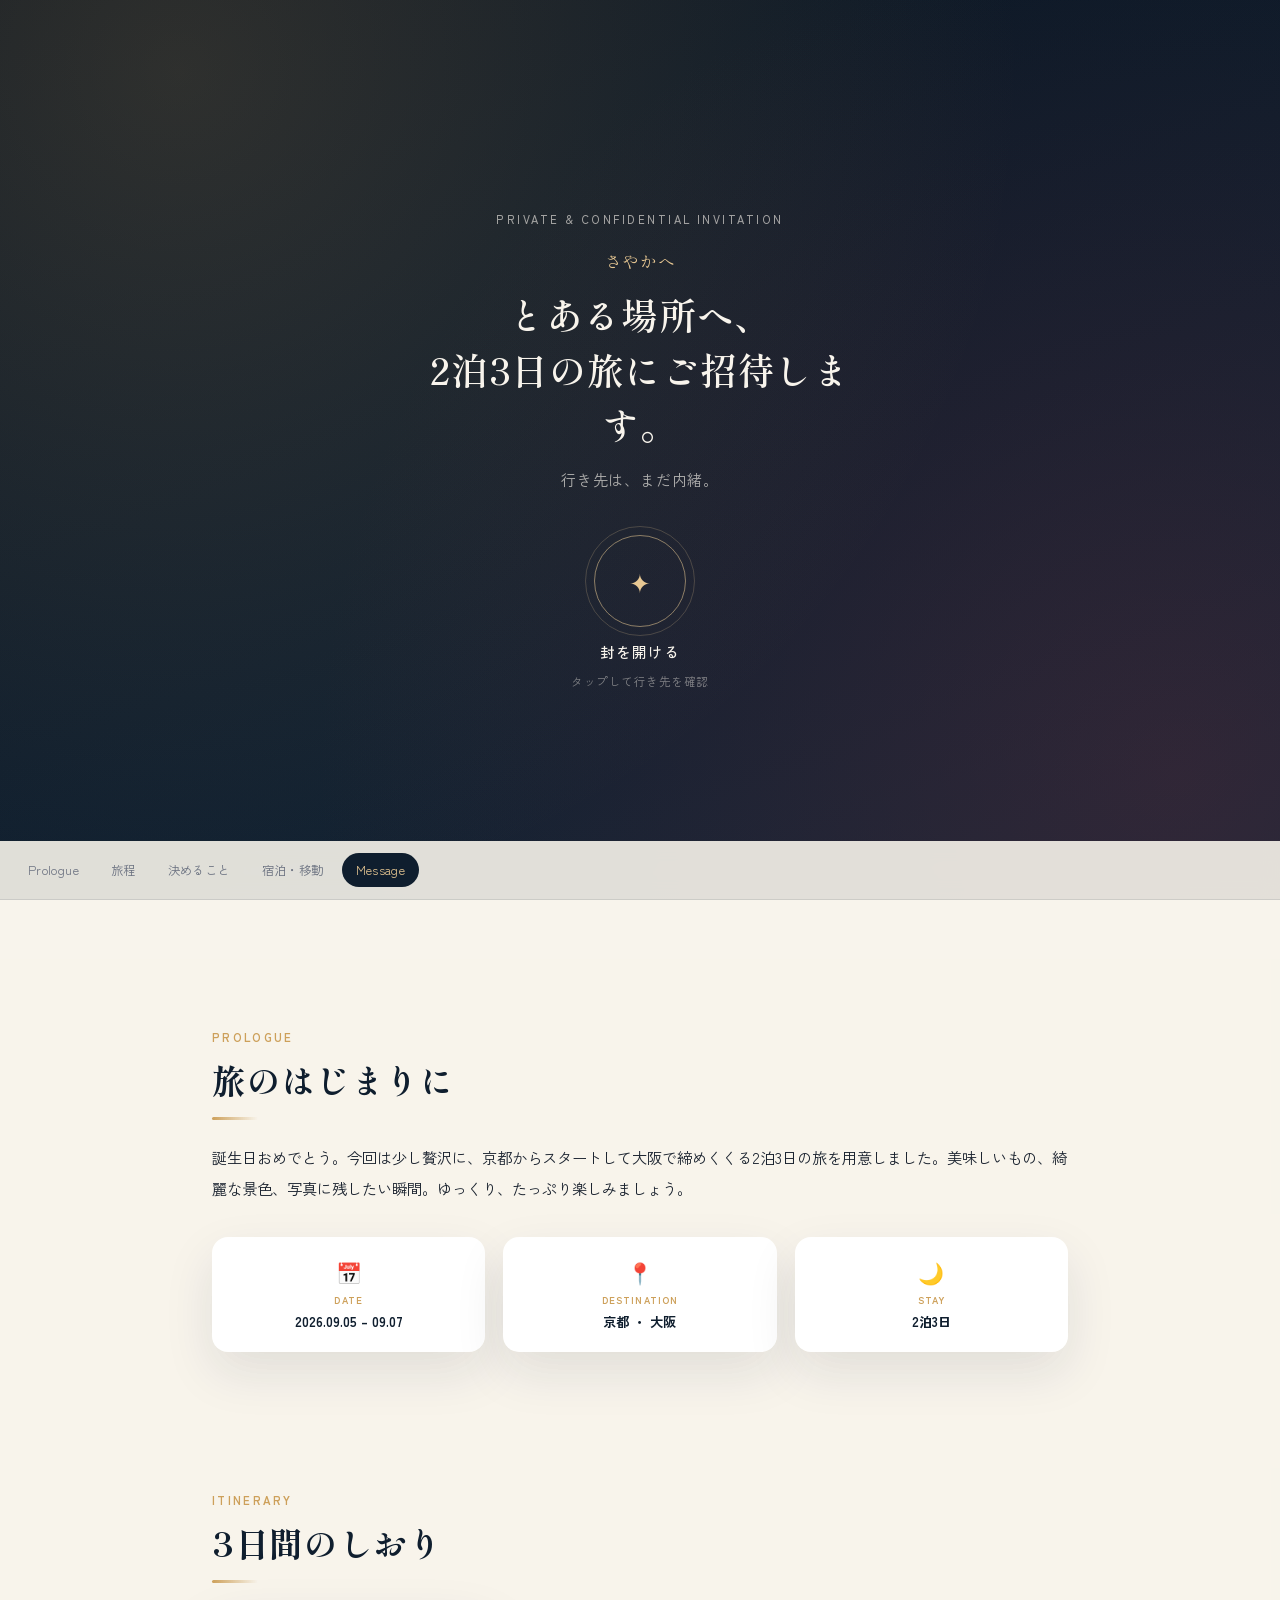
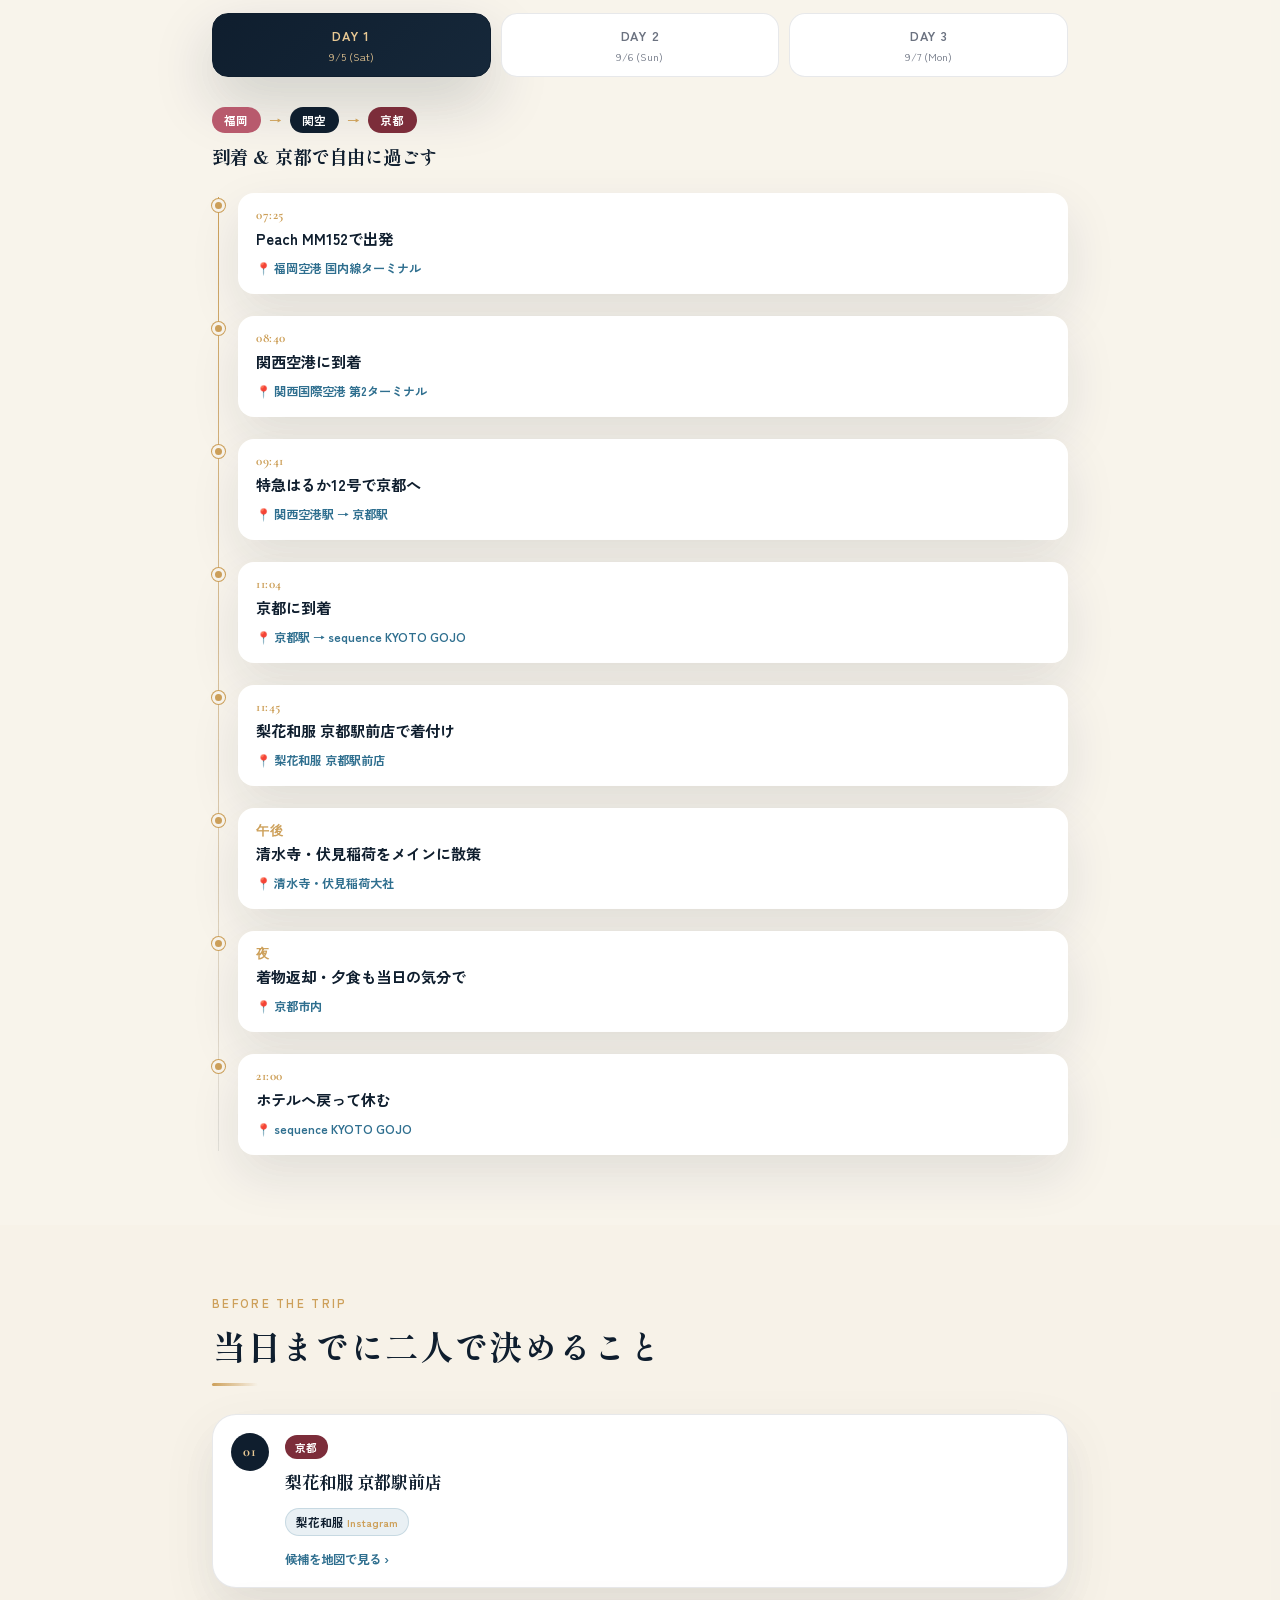
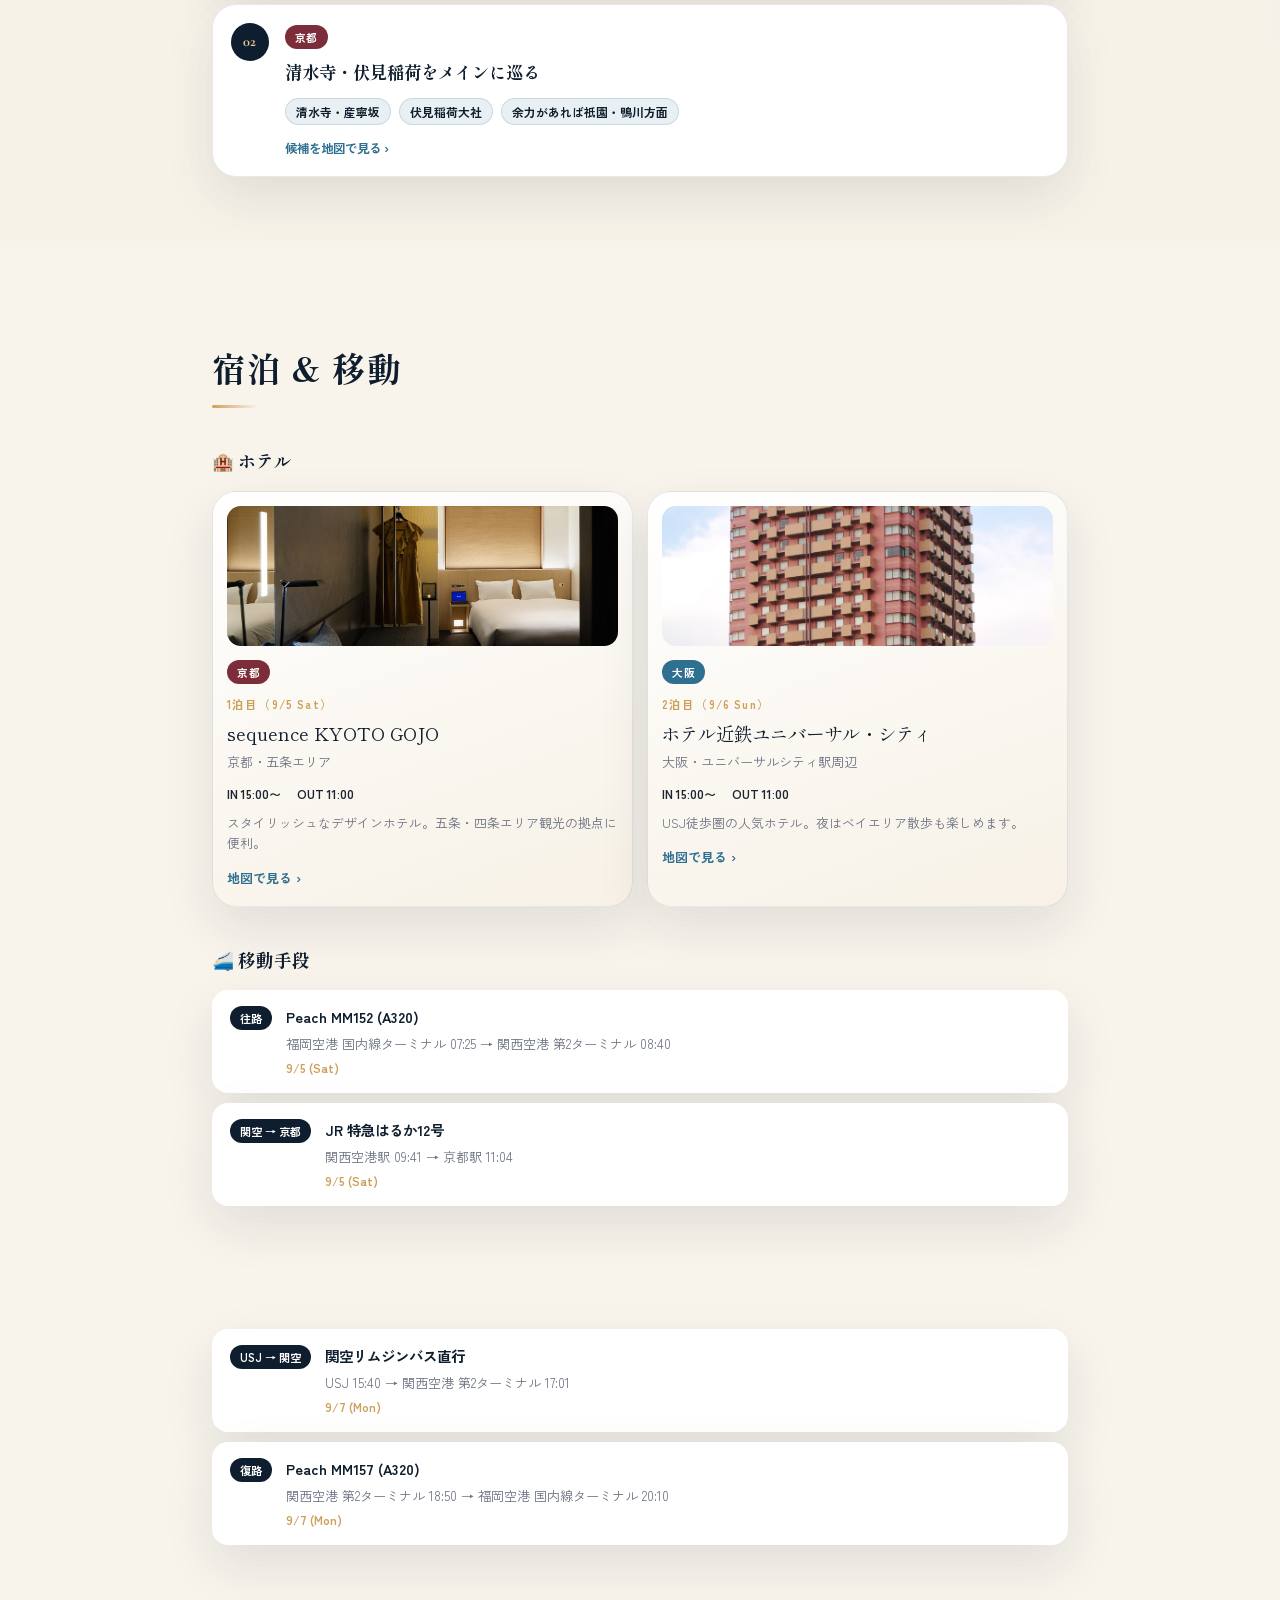
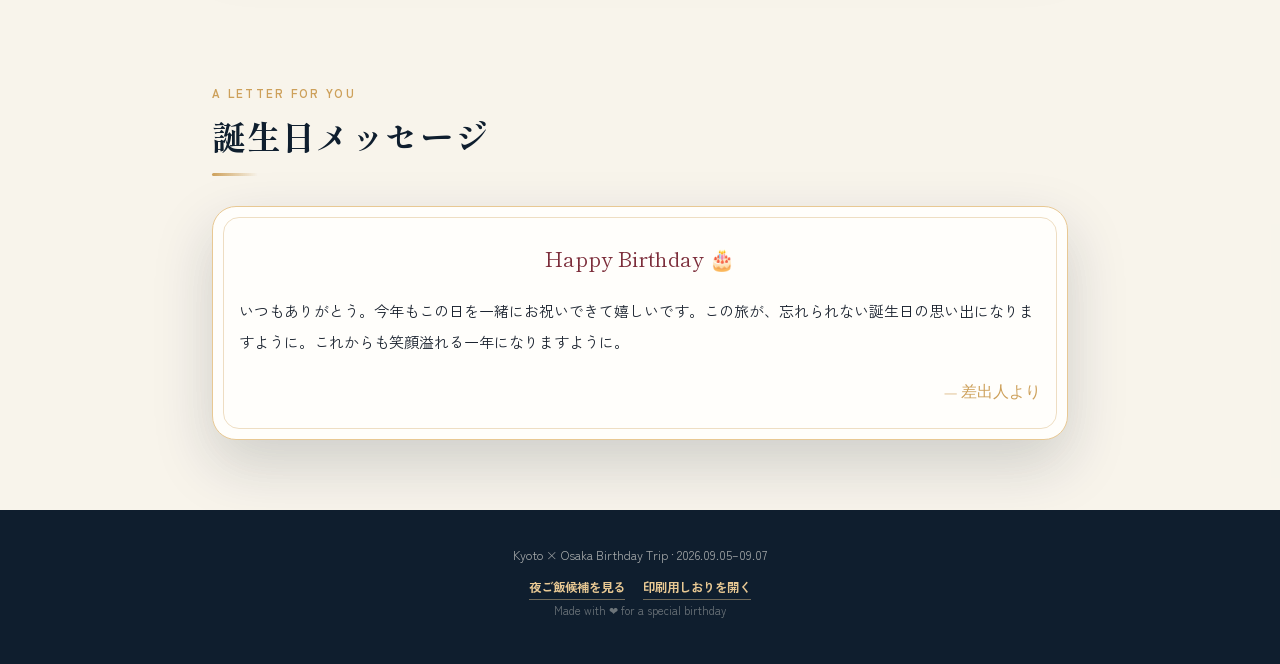
==== commit 48bb9e5f: "a" ====
--- a/index.html
+++ b/index.html
@@ -7,7 +7,7 @@
 <meta name="description" content="2026.9.5-9.7 京都・大阪 誕生日サプライズ旅行のしおり">
 <link rel="preconnect" href="https://fonts.googleapis.com">
 <link rel="preconnect" href="https://fonts.gstatic.com" crossorigin>
-<link href="https://fonts.googleapis.com/css2?family=Shippori+Mincho:wght@500;600;700&family=Cormorant+Garamond:ital,wght@0,500;0,600;1,500&family=Zen+Kaku+Gothic+New:wght@400;500;700;900&display=swap" rel="stylesheet">
+<link href="https://fonts.googleapis.com/css2?family=Shippori+Mincho:wght@500;600;700&amp;family=Cormorant+Garamond:ital,wght@0,500;0,600;1,500&amp;family=Zen+Kaku+Gothic+New:wght@400;500;700;900&amp;display=swap" rel="stylesheet">
 <link rel="stylesheet" href="css/style.css">
 </head>
 <body>
--- a/css/style.css
+++ b/css/style.css
@@ -1117,13 +1117,12 @@
   border-bottom: 1px solid var(--line);
 }
 .dinner-facts div:last-child { border-bottom: none; padding-bottom: 0; }
-.dinner-facts dt {
+.dinner-fact-label {
   color: var(--muted);
   font-size: 0.72rem;
   font-weight: 700;
 }
-.dinner-facts dd {
-  margin: 0;
+.dinner-fact-value {
   color: var(--navy);
   font-size: 0.82rem;
   font-weight: 700;
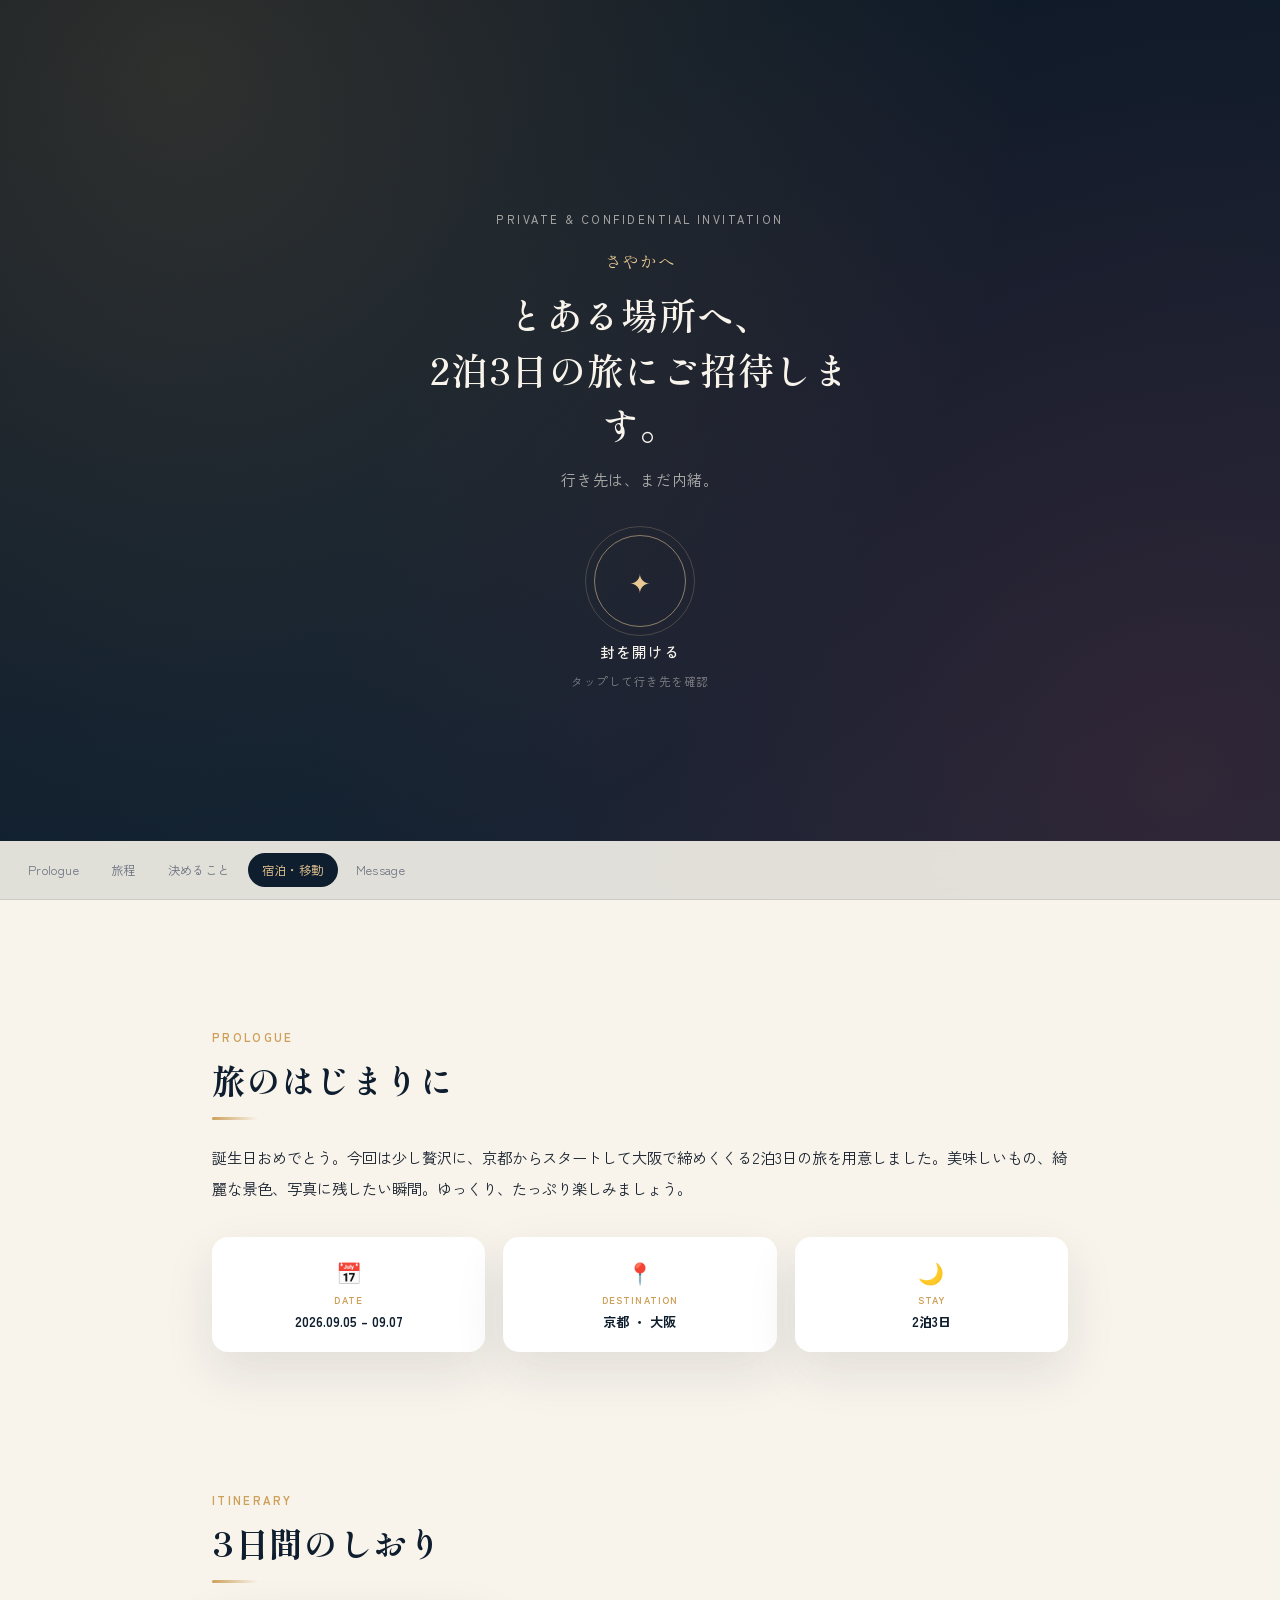
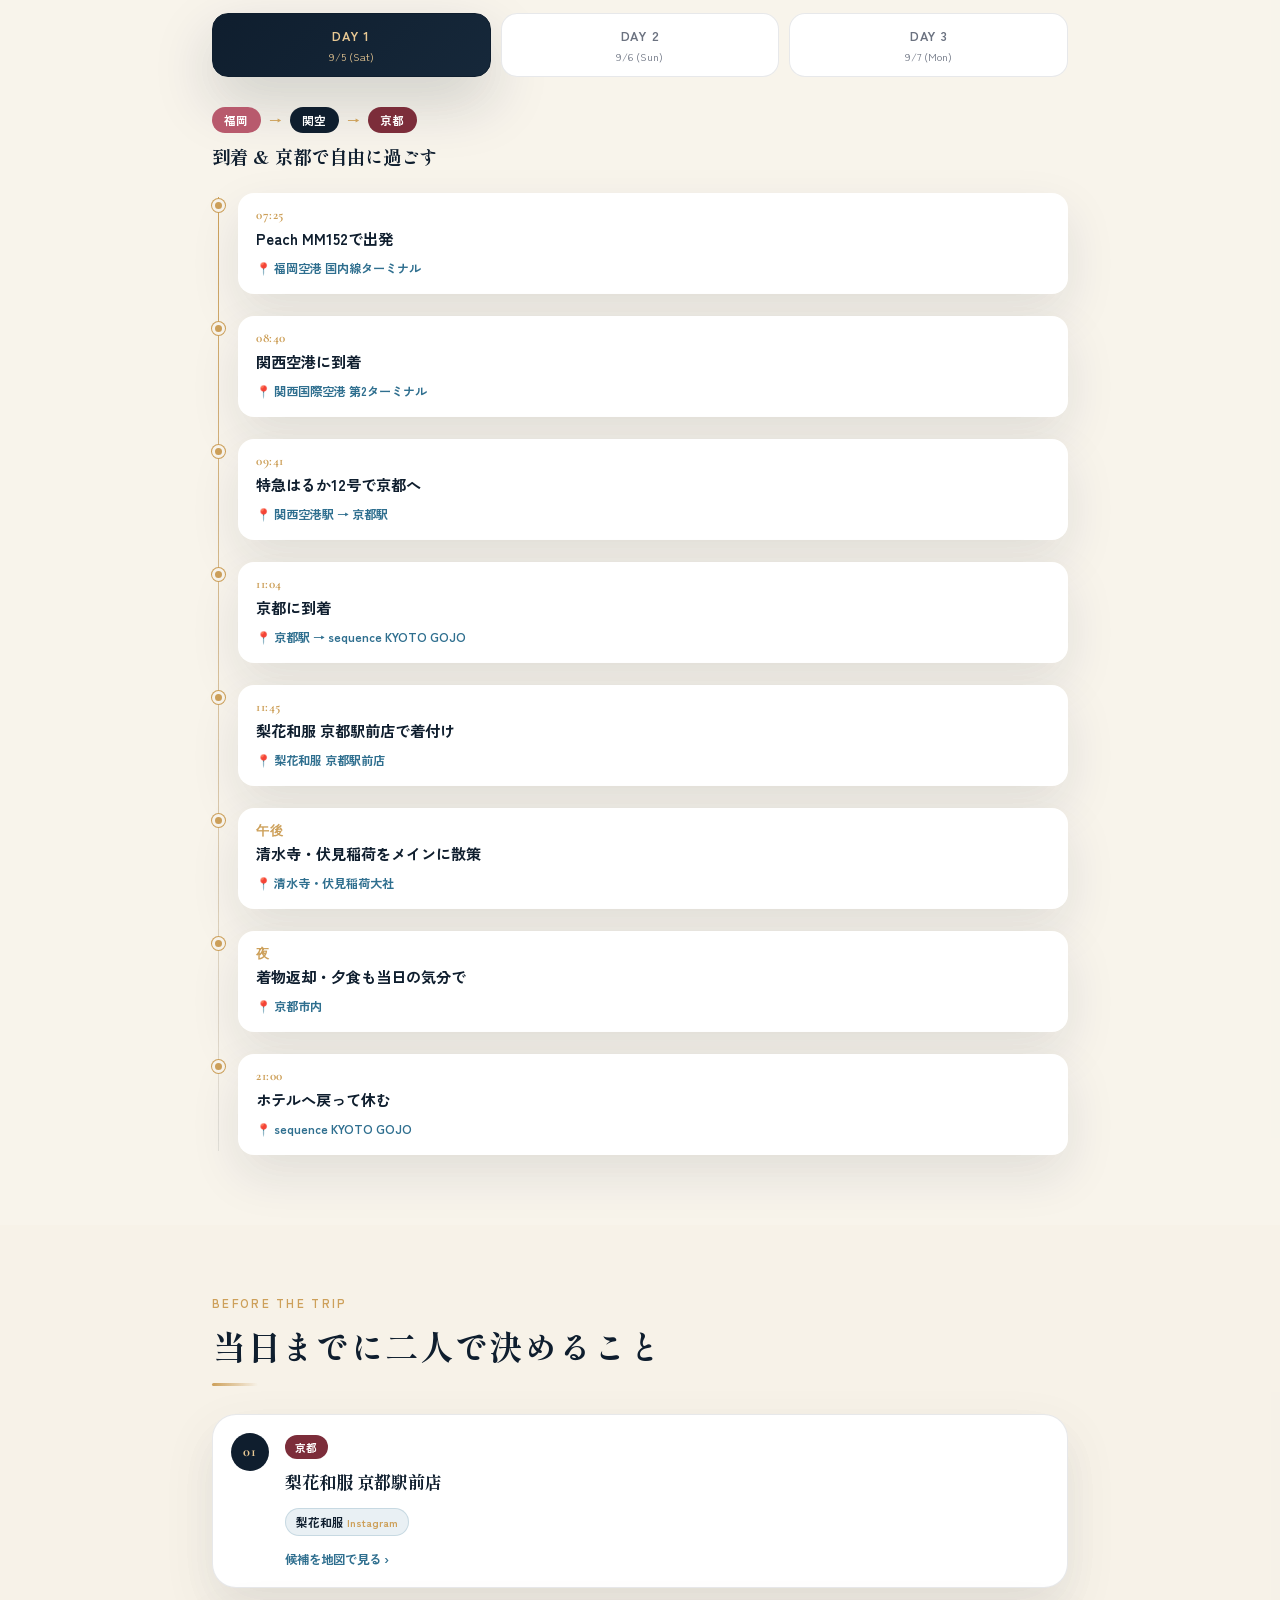
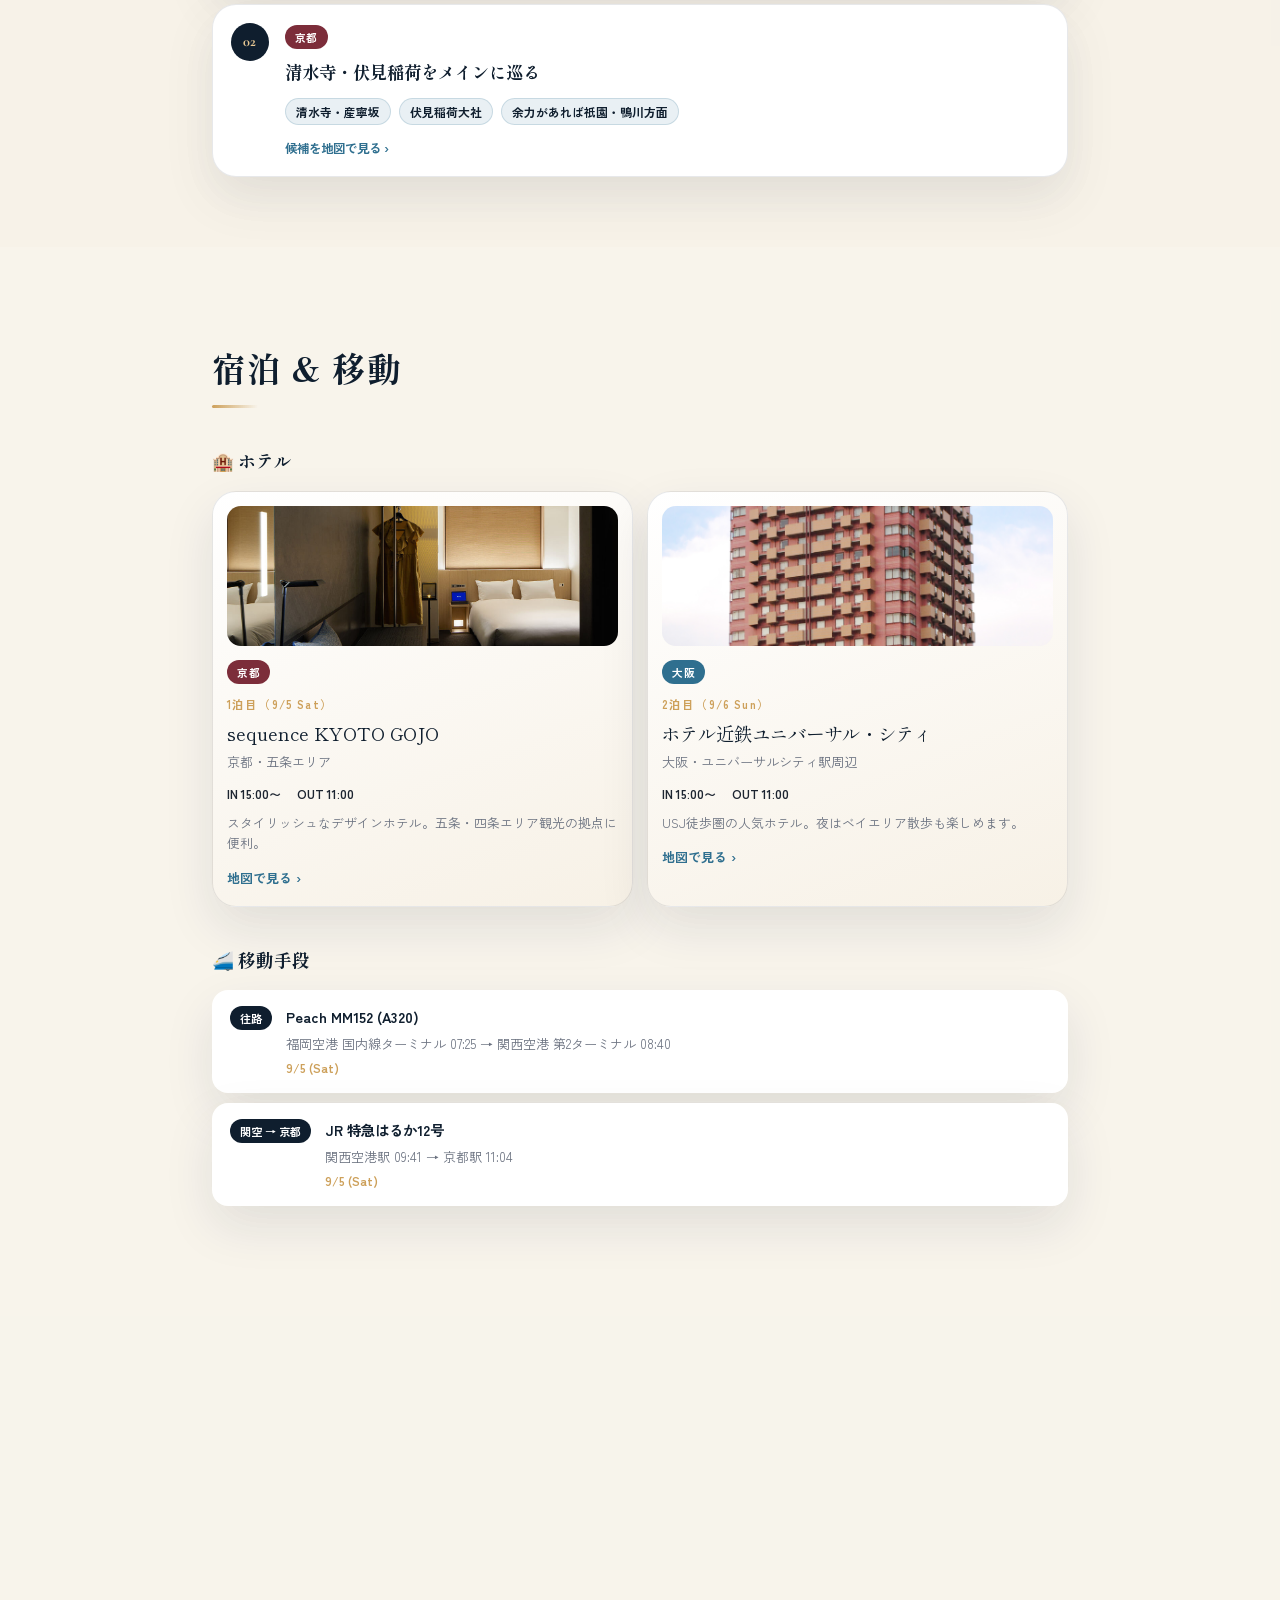
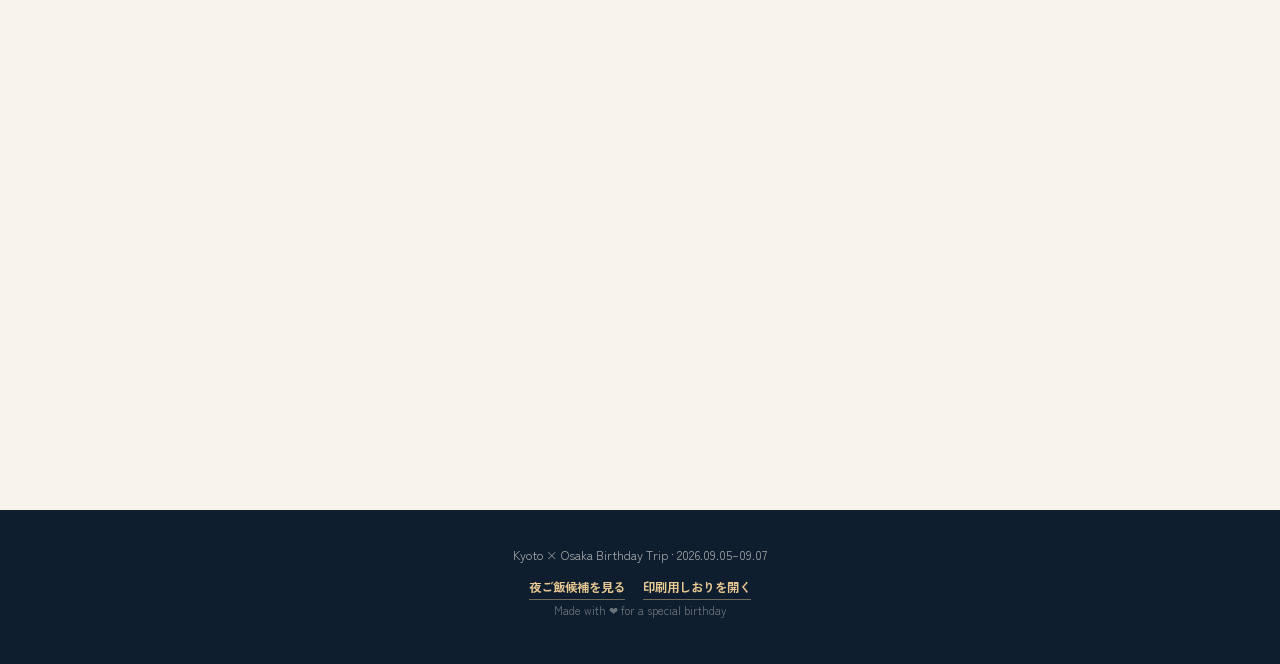
==== commit bf4d4a13: "a" ====
--- a/index.html
+++ b/index.html
@@ -18,8 +18,8 @@
 <!-- ============ 思い出フローティング（ページ全体のスクロールに連動） ============ -->
 <div class="memory-float" id="memoryFloat" aria-hidden="true">
   <div class="memory-float-frame">
-    <img class="memory-float-img is-front" id="memoryFloatImgA" alt="">
-    <img class="memory-float-img" id="memoryFloatImgB" alt="">
+    <img class="memory-float-img is-front" id="memoryFloatImgA" src="[data-uri]" alt="">
+    <img class="memory-float-img" id="memoryFloatImgB" src="[data-uri]" alt="">
   </div>
 </div>
 
--- a/css/style.css
+++ b/css/style.css
@@ -1024,6 +1024,30 @@
   font-size: 0.84rem;
   line-height: 1.75;
 }
+.dinner-carousel-wrap { position: relative; }
+
+.dinner-carousel-dots {
+  display: none;
+  justify-content: center;
+  gap: 8px;
+  margin-top: 16px;
+}
+.dinner-carousel-dot {
+  width: 8px;
+  height: 8px;
+  border-radius: 50%;
+  background: rgba(15, 30, 46, 0.2);
+  border: none;
+  padding: 0;
+  cursor: pointer;
+  transition: background 0.2s, transform 0.2s;
+  -webkit-tap-highlight-color: transparent;
+}
+.dinner-carousel-dot.active {
+  background: var(--navy);
+  transform: scale(1.3);
+}
+
 .dinner-card-list {
   margin-top: 28px;
   display: grid;
@@ -1215,6 +1239,27 @@
 }
 
 /* ================= Responsive (Tablet / Desktop) ================= */
+@media (max-width: 639px) {
+  .dinner-carousel-dots { display: flex; }
+  .dinner-card-list {
+    display: flex;
+    flex-direction: row;
+    overflow-x: auto;
+    scroll-snap-type: x mandatory;
+    -webkit-overflow-scrolling: touch;
+    scroll-padding-left: 22px;
+    gap: 14px;
+    padding: 4px 22px 12px;
+    margin: 24px -22px 0;
+    scrollbar-width: none;
+  }
+  .dinner-card-list::-webkit-scrollbar { display: none; }
+  .dinner-card {
+    flex: 0 0 calc(100vw - 66px);
+    max-width: 380px;
+    scroll-snap-align: start;
+  }
+}
 @media (min-width: 640px) {
   .container { max-width: 760px; }
   .reveal-dest { font-size: 4.6rem; }
